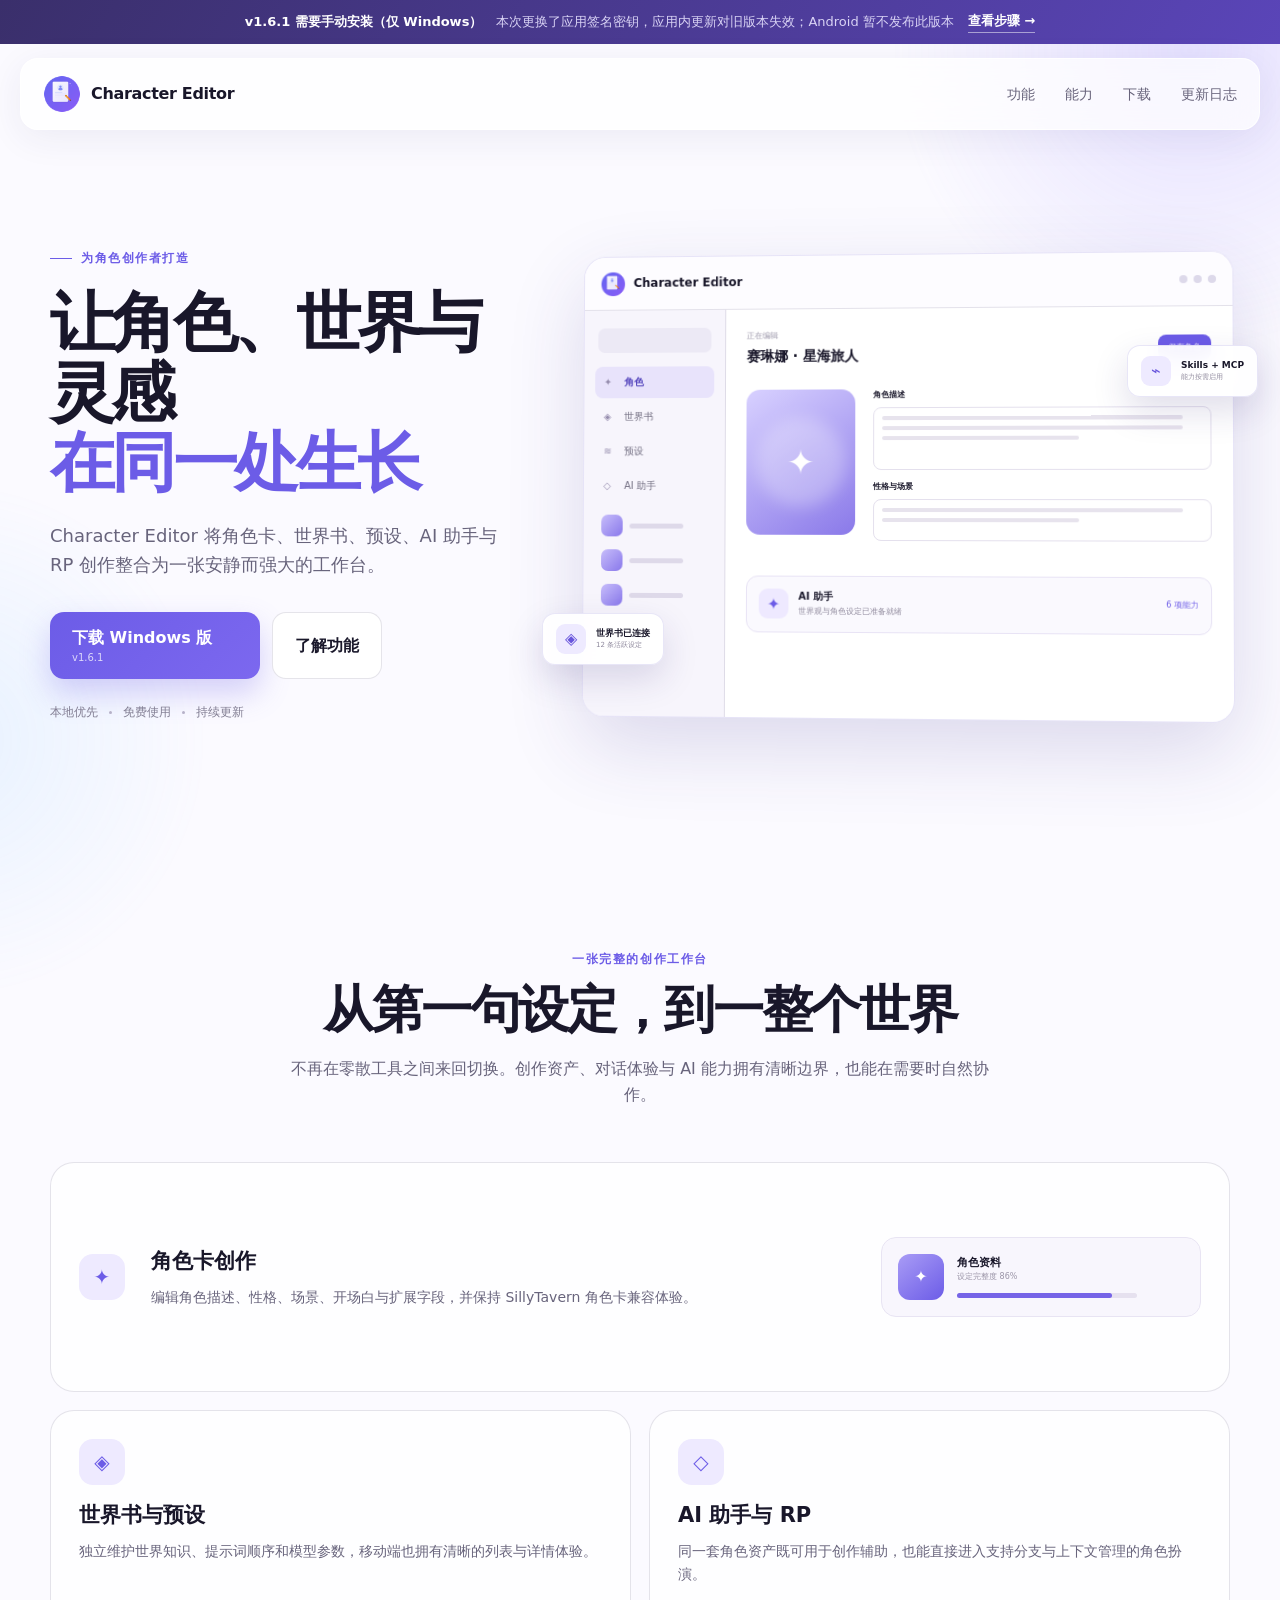
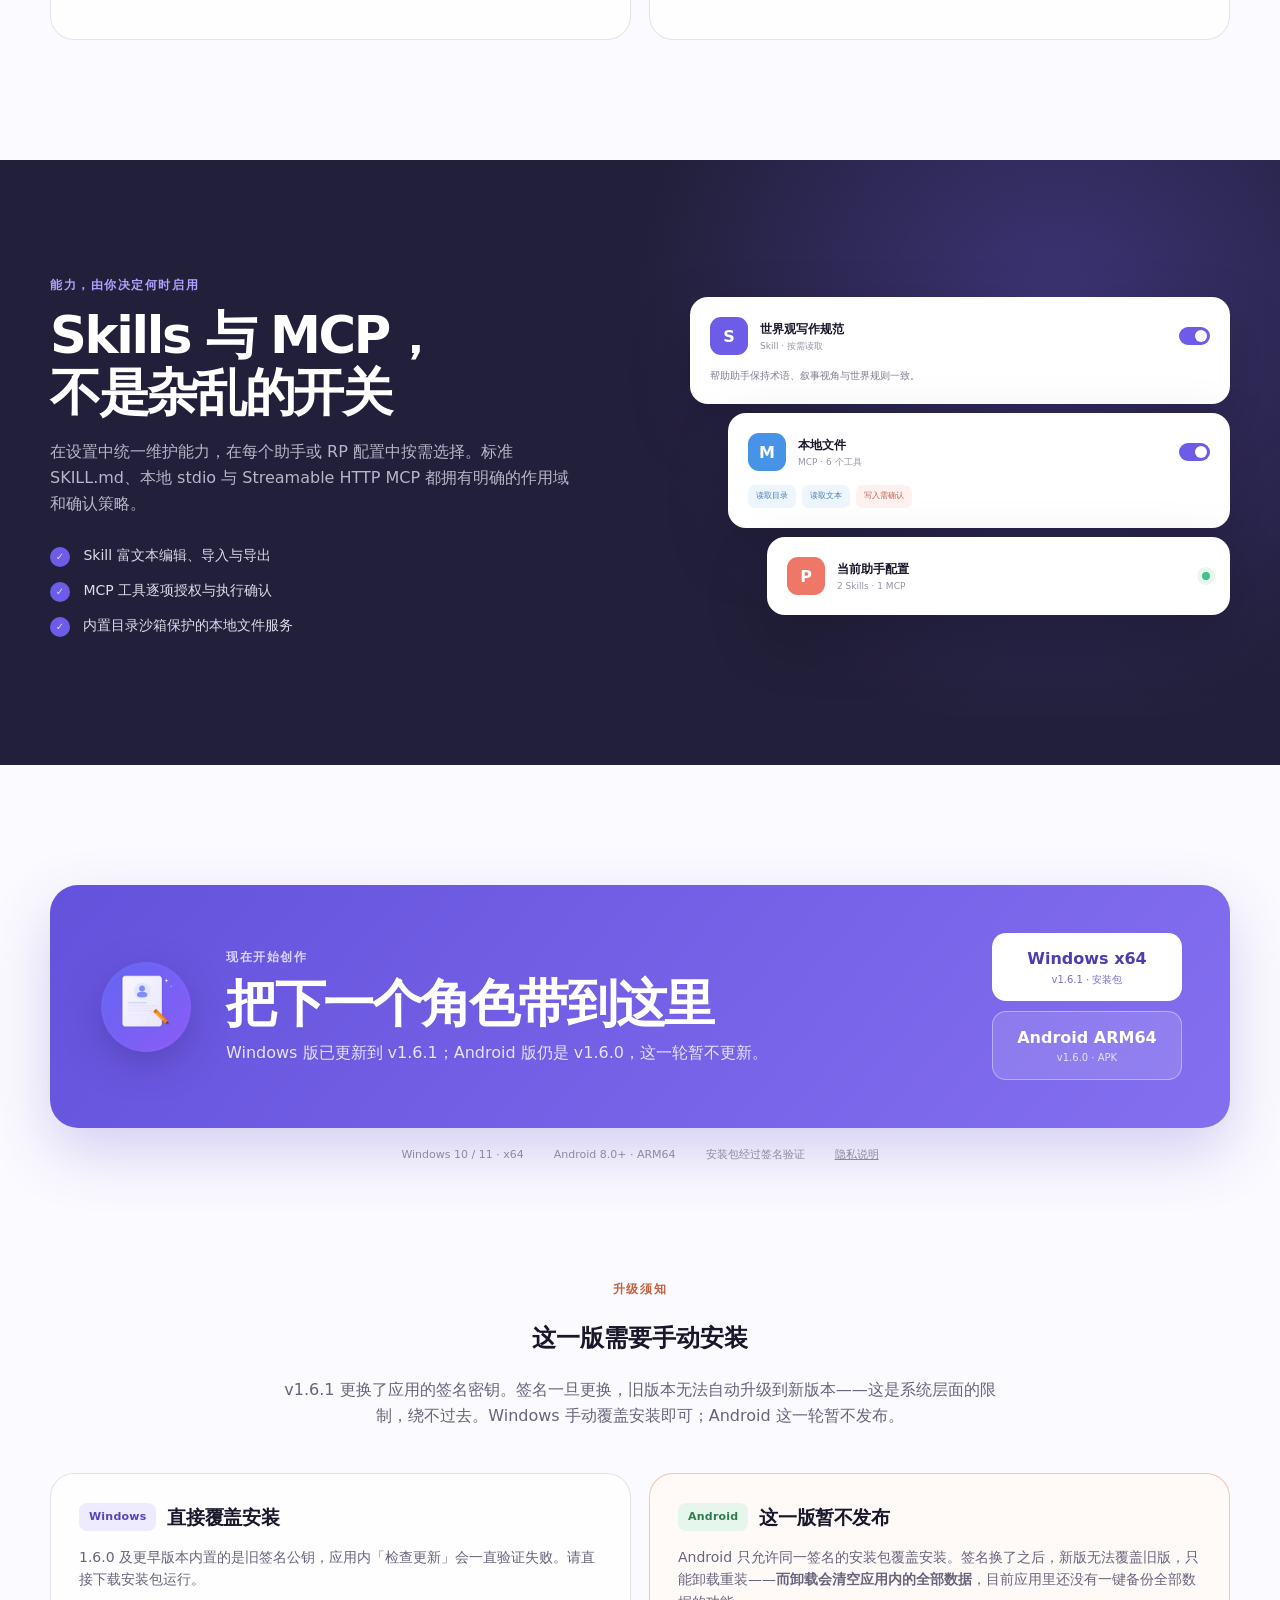
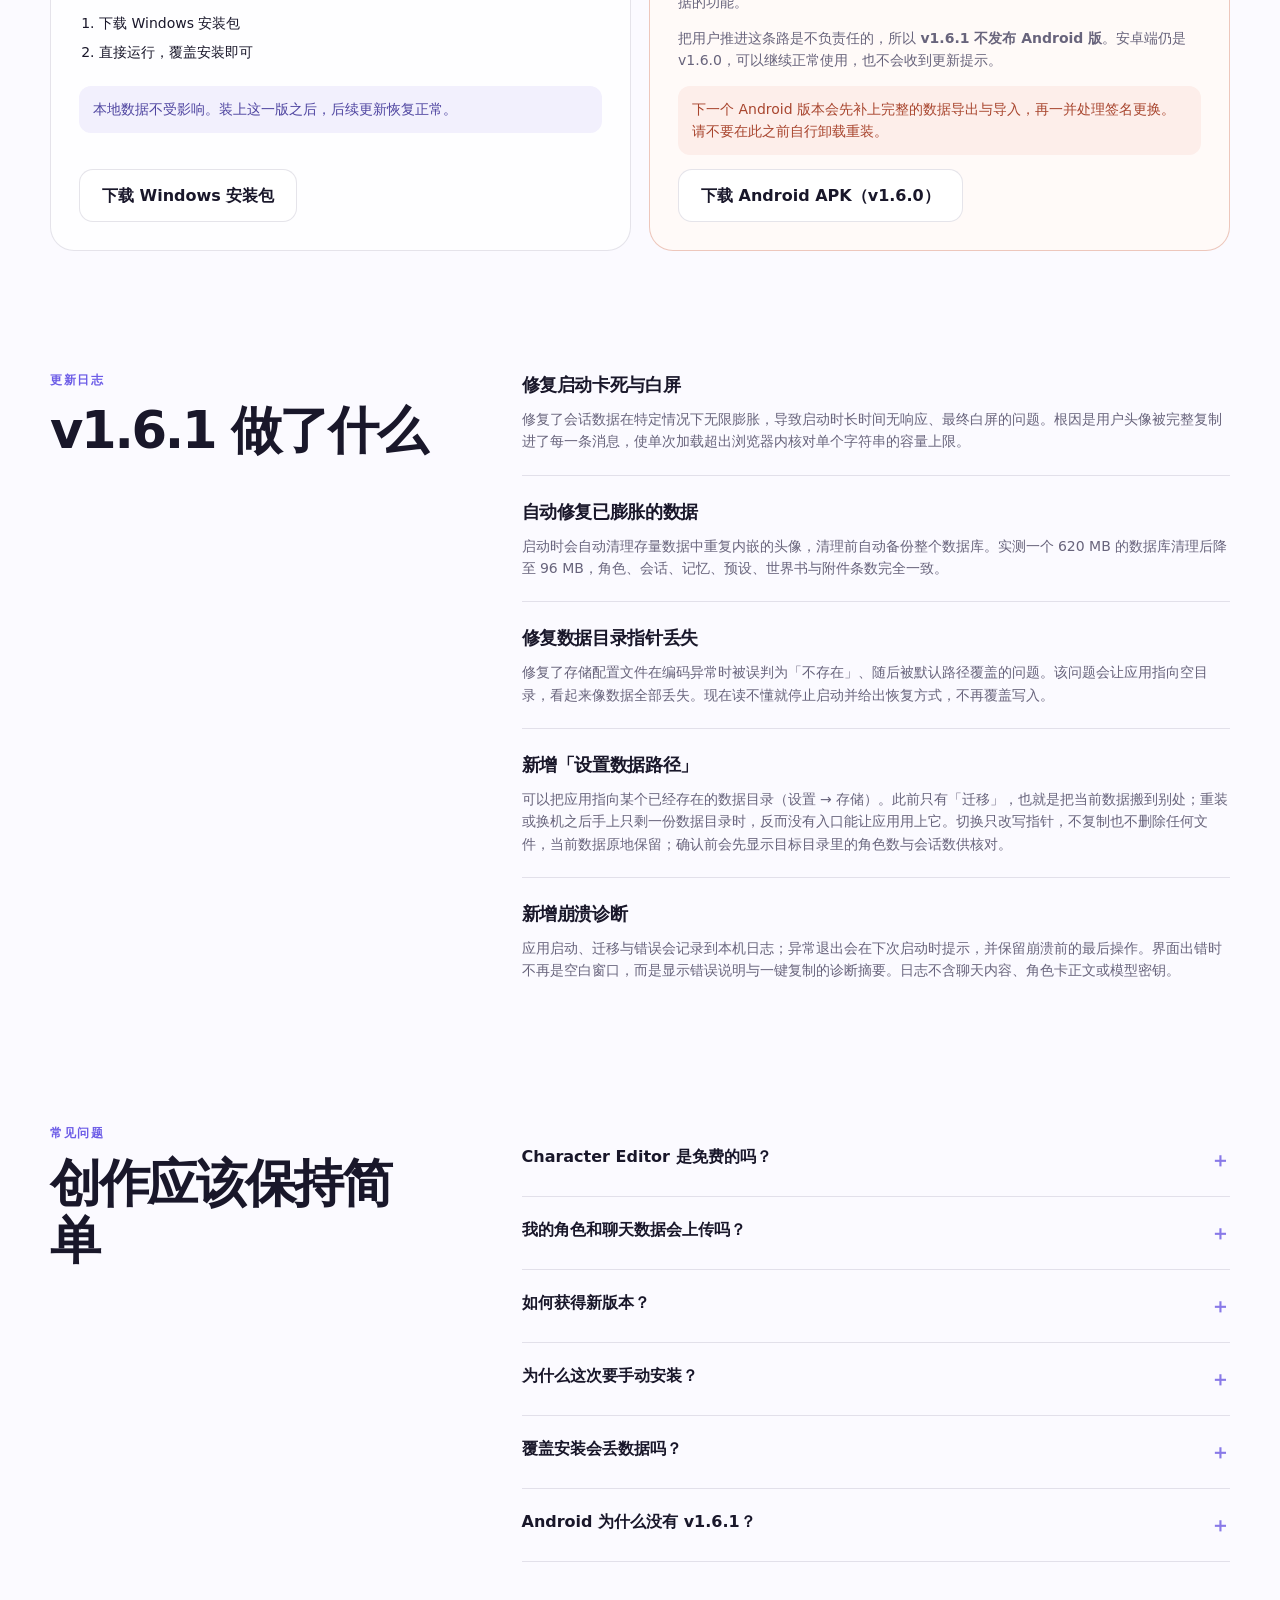
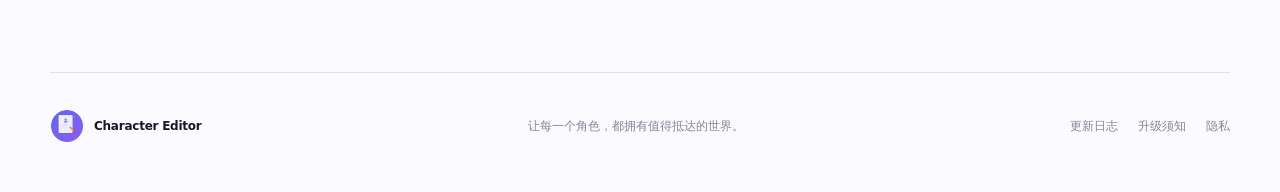
==== index.html @ 928b38e1 "fix: restore the warning style on the android upgrade note Co-Authored-By: Claude Opus 5 <noreply@an" ====
<!doctype html>
<html lang="zh-CN">
<head>
  <meta charset="utf-8">
  <meta name="viewport" content="width=device-width, initial-scale=1">
  <meta name="theme-color" content="#6d5dfc">
  <meta name="description" content="Character Editor 是一体化角色创作、世界构建与 AI 协作工作台。">
  <meta property="og:title" content="Character Editor">
  <meta property="og:description" content="角色创作、世界构建与 AI 协作，在同一张工作台完成。">
  <meta property="og:type" content="website">
  <meta property="og:image" content="https://torinaviolet.github.io/CharacterEditor-Releases/assets/og.png">
  <meta name="twitter:card" content="summary_large_image">
  <title>Character Editor — 角色创作工作台</title>
  <link rel="icon" type="image/png" href="assets/icon.png">
  <link rel="stylesheet" href="styles.css">
</head>
<body>
  <div class="ambient ambient-one"></div>
  <div class="ambient ambient-two"></div>

  <a class="upgrade-banner" href="#upgrade">
    <strong>v1.6.1 需要手动安装（仅 Windows）</strong>
    <span>本次更换了应用签名密钥，应用内更新对旧版本失效；Android 暂不发布此版本</span>
    <em>查看步骤 →</em>
  </a>

  <header class="site-header" aria-label="主导航">
    <a class="brand" href="#top" aria-label="Character Editor 首页">
      <img src="assets/icon.png" alt="" width="38" height="38">
      <span>Character Editor</span>
    </a>
    <nav>
      <a href="#features">功能</a>
      <a href="#capabilities">能力</a>
      <a href="#download">下载</a>
      <a href="#changelog">更新日志</a>
    </nav>
  </header>

  <main id="top">
    <section class="hero section-shell">
      <div class="hero-copy">
        <div class="eyebrow"><span></span> 为角色创作者打造</div>
        <h1>让角色、世界与灵感<br><em>在同一处生长</em></h1>
        <p class="hero-lead">Character Editor 将角色卡、世界书、预设、AI 助手与 RP 创作整合为一张安静而强大的工作台。</p>
        <div class="hero-actions">
          <a class="button button-primary" href="https://pub-574cb9a14cd54d07bf69c82e02931fa3.r2.dev/CharacterEditor-Windows-x64-setup.exe">
            <span>下载 Windows 版</span>
            <small>v1.6.1</small>
          </a>
          <a class="button button-secondary" href="#features">了解功能</a>
        </div>
        <div class="trust-row" aria-label="产品特性">
          <span>本地优先</span><i></i><span>免费使用</span><i></i><span>持续更新</span>
        </div>
      </div>

      <div class="app-stage" aria-label="Character Editor 界面示意">
        <div class="app-window">
          <div class="window-bar">
            <div class="window-brand"><img src="assets/icon.png" alt=""><span>Character Editor</span></div>
            <div class="window-actions"><b></b><b></b><b></b></div>
          </div>
          <div class="window-body">
            <aside class="mock-sidebar">
              <div class="mock-search"></div>
              <div class="mock-nav active"><span>✦</span> 角色</div>
              <div class="mock-nav"><span>◈</span> 世界书</div>
              <div class="mock-nav"><span>≋</span> 预设</div>
              <div class="mock-nav"><span>◇</span> AI 助手</div>
              <div class="mock-avatar-row"><div></div><p></p></div>
              <div class="mock-avatar-row"><div></div><p></p></div>
              <div class="mock-avatar-row"><div></div><p></p></div>
            </aside>
            <div class="mock-editor">
              <div class="editor-head"><div><small>正在编辑</small><strong>赛琳娜 · 星海旅人</strong></div><button>保存角色</button></div>
              <div class="editor-grid">
                <div class="portrait"><div class="portrait-glow"></div><span>✦</span></div>
                <div class="fields"><label>角色描述</label><div class="field tall"><p></p><p></p><p class="short"></p></div><label>性格与场景</label><div class="field"><p></p><p class="short"></p></div></div>
              </div>
              <div class="assistant-card"><div class="spark">✦</div><div><strong>AI 助手</strong><p>世界观与角色设定已准备就绪</p></div><span>6 项能力</span></div>
            </div>
          </div>
        </div>
        <div class="float-card float-left"><span>◈</span><div><b>世界书已连接</b><small>12 条活跃设定</small></div></div>
        <div class="float-card float-right"><span>⌁</span><div><b>Skills + MCP</b><small>能力按需启用</small></div></div>
      </div>
    </section>

    <section class="intro section-shell" id="features">
      <div class="section-kicker">一张完整的创作工作台</div>
      <h2>从第一句设定，到一整个世界</h2>
      <p class="section-copy">不再在零散工具之间来回切换。创作资产、对话体验与 AI 能力拥有清晰边界，也能在需要时自然协作。</p>
      <div class="feature-grid">
        <article class="feature feature-wide">
          <div class="feature-icon">✦</div>
          <div><h3>角色卡创作</h3><p>编辑角色描述、性格、场景、开场白与扩展字段，并保持 SillyTavern 角色卡兼容体验。</p></div>
          <div class="mini-character"><div class="mini-face">✦</div><div><b>角色资料</b><span>设定完整度 86%</span><i><em></em></i></div></div>
        </article>
        <article class="feature">
          <div class="feature-icon">◈</div><h3>世界书与预设</h3><p>独立维护世界知识、提示词顺序和模型参数，移动端也拥有清晰的列表与详情体验。</p>
        </article>
        <article class="feature">
          <div class="feature-icon">◇</div><h3>AI 助手与 RP</h3><p>同一套角色资产既可用于创作辅助，也能直接进入支持分支与上下文管理的角色扮演。</p>
        </article>
      </div>
    </section>

    <section class="capability-section" id="capabilities">
      <div class="section-shell capability-inner">
        <div>
          <div class="section-kicker light">能力，由你决定何时启用</div>
          <h2>Skills 与 MCP，<br>不是杂乱的开关</h2>
          <p>在设置中统一维护能力，在每个助手或 RP 配置中按需选择。标准 SKILL.md、本地 stdio 与 Streamable HTTP MCP 都拥有明确的作用域和确认策略。</p>
          <ul>
            <li><span>✓</span> Skill 富文本编辑、导入与导出</li>
            <li><span>✓</span> MCP 工具逐项授权与执行确认</li>
            <li><span>✓</span> 内置目录沙箱保护的本地文件服务</li>
          </ul>
        </div>
        <div class="capability-stack">
          <div class="cap-card"><div class="cap-top"><span class="cap-icon violet">S</span><div><b>世界观写作规范</b><small>Skill · 按需读取</small></div><i class="switch on"></i></div><p>帮助助手保持术语、叙事视角与世界规则一致。</p></div>
          <div class="cap-card shifted"><div class="cap-top"><span class="cap-icon blue">M</span><div><b>本地文件</b><small>MCP · 6 个工具</small></div><i class="switch on"></i></div><div class="tool-pills"><span>读取目录</span><span>读取文本</span><span class="confirm">写入需确认</span></div></div>
          <div class="cap-card shifted-more"><div class="cap-top"><span class="cap-icon coral">P</span><div><b>当前助手配置</b><small>2 Skills · 1 MCP</small></div><i class="status-dot"></i></div></div>
        </div>
      </div>
    </section>

    <section class="download section-shell" id="download">
      <div class="download-card">
        <img src="assets/icon.png" alt="Character Editor 图标" width="96" height="96">
        <div class="download-copy"><div class="section-kicker">现在开始创作</div><h2>把下一个角色带到这里</h2><p>Windows 版已更新到 v1.6.1；Android 版仍是 v1.6.0，这一轮暂不更新。</p></div>
        <div class="download-actions">
          <a class="button button-light" href="https://pub-574cb9a14cd54d07bf69c82e02931fa3.r2.dev/CharacterEditor-Windows-x64-setup.exe"><span>Windows x64</span><small>v1.6.1 · 安装包</small></a>
          <a class="button button-android" href="https://pub-574cb9a14cd54d07bf69c82e02931fa3.r2.dev/CharacterEditor-Android-arm64.apk"><span>Android ARM64</span><small>v1.6.0 · APK</small></a>
        </div>
      </div>
      <div class="download-meta"><span>Windows 10 / 11 · x64</span><span>Android 8.0+ · ARM64</span><span>安装包经过签名验证</span><a href="privacy.html">隐私说明</a></div>
    </section>

    <section class="upgrade section-shell" id="upgrade">
      <div class="section-kicker warn">升级须知</div>
      <h2>这一版需要手动安装</h2>
      <p class="section-copy upgrade-lead">v1.6.1 更换了应用的签名密钥。签名一旦更换，旧版本无法自动升级到新版本——这是系统层面的限制，绕不过去。Windows 手动覆盖安装即可；Android 这一轮暂不发布。</p>

      <div class="upgrade-grid">
        <article class="upgrade-card">
          <div class="upgrade-head"><span class="upgrade-badge win">Windows</span><b>直接覆盖安装</b></div>
          <p>1.6.0 及更早版本内置的是旧签名公钥，应用内「检查更新」会一直验证失败。请直接下载安装包运行。</p>
          <ol>
            <li>下载 Windows 安装包</li>
            <li>直接运行，覆盖安装即可</li>
          </ol>
          <p class="upgrade-note ok">本地数据不受影响。装上这一版之后，后续更新恢复正常。</p>
          <a class="button button-secondary" href="https://pub-574cb9a14cd54d07bf69c82e02931fa3.r2.dev/CharacterEditor-Windows-x64-setup.exe">下载 Windows 安装包</a>
        </article>

        <article class="upgrade-card danger">
          <div class="upgrade-head"><span class="upgrade-badge droid">Android</span><b>这一版暂不发布</b></div>
          <p>Android 只允许同一签名的安装包覆盖安装。签名换了之后，新版无法覆盖旧版，只能卸载重装——<strong>而卸载会清空应用内的全部数据</strong>，目前应用里还没有一键备份全部数据的功能。</p>
          <p>把用户推进这条路是不负责任的，所以 <strong>v1.6.1 不发布 Android 版</strong>。安卓端仍是 v1.6.0，可以继续正常使用，也不会收到更新提示。</p>
          <p class="upgrade-note danger">下一个 Android 版本会先补上完整的数据导出与导入，再一并处理签名更换。请不要在此之前自行卸载重装。</p>
          <a class="button button-secondary" href="https://pub-574cb9a14cd54d07bf69c82e02931fa3.r2.dev/CharacterEditor-Android-arm64.apk">下载 Android APK（v1.6.0）</a>
        </article>
      </div>
    </section>

    <section class="changelog section-shell" id="changelog">
      <div><div class="section-kicker">更新日志</div><h2>v1.6.1 做了什么</h2></div>
      <div class="changelog-list">
        <article>
          <h3>修复启动卡死与白屏</h3>
          <p>修复了会话数据在特定情况下无限膨胀，导致启动时长时间无响应、最终白屏的问题。根因是用户头像被完整复制进了每一条消息，使单次加载超出浏览器内核对单个字符串的容量上限。</p>
        </article>
        <article>
          <h3>自动修复已膨胀的数据</h3>
          <p>启动时会自动清理存量数据中重复内嵌的头像，清理前自动备份整个数据库。实测一个 620 MB 的数据库清理后降至 96 MB，角色、会话、记忆、预设、世界书与附件条数完全一致。</p>
        </article>
        <article>
          <h3>修复数据目录指针丢失</h3>
          <p>修复了存储配置文件在编码异常时被误判为「不存在」、随后被默认路径覆盖的问题。该问题会让应用指向空目录，看起来像数据全部丢失。现在读不懂就停止启动并给出恢复方式，不再覆盖写入。</p>
        </article>
        <article>
          <h3>新增「设置数据路径」</h3>
          <p>可以把应用指向某个已经存在的数据目录（设置 → 存储）。此前只有「迁移」，也就是把当前数据搬到别处；重装或换机之后手上只剩一份数据目录时，反而没有入口能让应用用上它。切换只改写指针，不复制也不删除任何文件，当前数据原地保留；确认前会先显示目标目录里的角色数与会话数供核对。</p>
        </article>
        <article>
          <h3>新增崩溃诊断</h3>
          <p>应用启动、迁移与错误会记录到本机日志；异常退出会在下次启动时提示，并保留崩溃前的最后操作。界面出错时不再是空白窗口，而是显示错误说明与一键复制的诊断摘要。日志不含聊天内容、角色卡正文或模型密钥。</p>
        </article>
      </div>
    </section>

    <section class="faq section-shell">
      <div><div class="section-kicker">常见问题</div><h2>创作应该保持简单</h2></div>
      <div class="faq-list">
        <details><summary>Character Editor 是免费的吗？<span>＋</span></summary><p>是。公开发行仓库提供可直接下载的桌面安装包，当前不收取费用。</p></details>
        <details><summary>我的角色和聊天数据会上传吗？<span>＋</span></summary><p>角色、世界书、预设和会话默认保存在本机。只有在你主动配置 AI 服务或 MCP 服务时，相关请求才会发送到对应服务。</p></details>
        <details><summary>如何获得新版本？<span>＋</span></summary><p>正常情况下可以在应用设置里检查更新，也可以随时回到本页面手动下载。<strong>但 v1.6.1 是例外</strong>：这一版更换了签名密钥，旧版本无法自动升级，Windows 必须按<a href="#upgrade">升级须知</a>手动安装一次。装上 1.6.1 之后，后续版本恢复自动更新。</p></details>
        <details><summary>为什么这次要手动安装？<span>＋</span></summary><p>应用的更新包由一把私钥签名，安装后的版本用配套的公钥验证它。这一版更换了这对密钥，于是旧版本手里的公钥验不过新包，Android 系统也拒绝让签名不同的包覆盖安装。这是系统层面的安全机制，只能手动装一次。</p></details>
        <details><summary>覆盖安装会丢数据吗？<span>＋</span></summary><p>Windows 不会。数据保存在安装目录之外，覆盖安装不会碰它，新版本启动后继续使用同一份数据。如果你把数据放在了自定义位置而新版本没有认出来，可以在应用的设置 → 存储里用「设置数据路径」重新指向它——这个操作只改指针，不会复制或删除任何文件。</p></details>
        <details><summary>Android 为什么没有 v1.6.1？<span>＋</span></summary><p>因为签名换了之后新版无法覆盖安装，只能卸载重装，<strong>而卸载会清空应用内的全部数据</strong>，目前还没有一键备份全部数据的功能。与其让你冒这个险，不如先不发。安卓端停留在 v1.6.0，可以继续正常使用，也不会收到更新提示；等数据导出与导入补齐后再一并更新。</p></details>
      </div>
    </section>
  </main>

  <footer class="section-shell">
    <a class="brand" href="#top"><img src="assets/icon.png" alt="" width="34" height="34"><span>Character Editor</span></a>
    <p>让每一个角色，都拥有值得抵达的世界。</p>
    <div><a href="#changelog">更新日志</a><a href="#upgrade">升级须知</a><a href="privacy.html">隐私</a></div>
  </footer>
</body>
</html>
---- styles.css ----
:root{--ink:#19172a;--muted:#68647c;--violet:#6c5ce7;--violet-2:#8c7cf7;--line:rgba(45,39,82,.12);--paper:#fbfaff;--shadow:0 28px 80px rgba(55,43,135,.16)}
*{box-sizing:border-box}html{scroll-behavior:smooth}body{margin:0;background:var(--paper);color:var(--ink);font-family:"Segoe UI","PingFang SC","Microsoft YaHei",system-ui,sans-serif;line-height:1.6;overflow-x:hidden}a{color:inherit;text-decoration:none}.section-shell{width:min(1180px,calc(100% - 40px));margin-inline:auto}.ambient{position:absolute;border-radius:999px;filter:blur(2px);pointer-events:none;z-index:-1}.ambient-one{width:620px;height:620px;right:-220px;top:-260px;background:radial-gradient(circle,rgba(133,111,255,.18),rgba(133,111,255,0) 68%)}.ambient-two{width:520px;height:520px;left:-310px;top:480px;background:radial-gradient(circle,rgba(95,188,255,.12),rgba(95,188,255,0) 70%)}
.site-header{width:min(1240px,calc(100% - 32px));height:72px;margin:14px auto 0;padding:0 22px;display:flex;align-items:center;justify-content:space-between;border:1px solid rgba(255,255,255,.8);background:rgba(255,255,255,.72);backdrop-filter:blur(18px);border-radius:18px;position:sticky;top:14px;z-index:20;box-shadow:0 8px 36px rgba(48,36,105,.07)}.brand{display:flex;align-items:center;gap:10px;font-weight:750;letter-spacing:-.02em}.brand img{border-radius:11px}.site-header nav{display:flex;gap:30px;font-size:14px;color:var(--muted)}.site-header nav a:hover{color:var(--violet)}
.hero{min-height:720px;display:grid;grid-template-columns:.84fr 1.16fr;align-items:center;gap:56px;padding:82px 0 90px}.eyebrow,.section-kicker{font-size:12px;font-weight:750;letter-spacing:.13em;text-transform:uppercase;color:var(--violet)}.eyebrow{display:flex;align-items:center;gap:9px}.eyebrow span{width:22px;height:1px;background:var(--violet)}h1{font-size:clamp(48px,5.1vw,72px);line-height:1.07;letter-spacing:-.055em;margin:20px 0 24px;font-weight:780}h1 em{font-style:normal;color:var(--violet)}.hero-lead{font-size:18px;color:var(--muted);max-width:570px;margin:0 0 32px}.hero-actions{display:flex;gap:12px;align-items:stretch}.button{display:inline-flex;align-items:center;justify-content:center;border-radius:14px;padding:13px 22px;font-weight:700;transition:.2s ease}.button:hover{transform:translateY(-2px)}.button-primary{background:linear-gradient(135deg,var(--violet),#7c68ef);color:#fff;box-shadow:0 14px 30px rgba(108,92,231,.28);flex-direction:column;align-items:flex-start;min-width:210px}.button small{font-size:10px;font-weight:500;opacity:.75}.button-secondary{border:1px solid var(--line);background:#fff}.trust-row{display:flex;align-items:center;gap:11px;margin-top:24px;color:#817d92;font-size:12px}.trust-row i{width:3px;height:3px;border-radius:50%;background:#b6b1c8}
.app-stage{position:relative;perspective:1200px}.app-window{background:#fff;border:1px solid rgba(102,85,204,.16);border-radius:22px;box-shadow:var(--shadow);overflow:hidden;transform:rotateY(-3deg) rotateX(1deg)}.window-bar{height:54px;padding:0 16px;display:flex;align-items:center;justify-content:space-between;border-bottom:1px solid var(--line);background:#fdfcff}.window-brand{display:flex;align-items:center;gap:8px;font-size:12px;font-weight:700}.window-brand img{width:26px;height:26px}.window-actions{display:flex;gap:6px}.window-actions b{width:8px;height:8px;border-radius:50%;background:#ddd9ea}.window-body{display:grid;grid-template-columns:145px 1fr;min-height:410px}.mock-sidebar{padding:18px 11px;background:#f7f5fc;border-right:1px solid var(--line)}.mock-search{height:25px;border-radius:7px;background:#ece9f5;margin:0 3px 14px}.mock-nav{padding:8px 9px;margin:3px 0;border-radius:8px;font-size:10px;color:#716d80}.mock-nav span{display:inline-block;width:18px;color:#958cad}.mock-nav.active{background:#e8e3fb;color:#5546bd;font-weight:700}.mock-avatar-row{display:flex;align-items:center;gap:7px;margin:13px 7px}.mock-avatar-row div{width:22px;height:22px;border-radius:7px;background:linear-gradient(135deg,#c7bdfa,#8978eb)}.mock-avatar-row p{width:55px;height:5px;border-radius:9px;background:#ded9e9;margin:0}.mock-editor{padding:21px}.editor-head{display:flex;align-items:center;justify-content:space-between}.editor-head small{display:block;color:#9a95a8;font-size:8px}.editor-head strong{font-size:14px}.editor-head button{border:0;background:#6c5ce7;color:#fff;border-radius:8px;padding:7px 10px;font-size:8px}.editor-grid{display:grid;grid-template-columns:110px 1fr;gap:18px;margin-top:22px}.portrait{height:146px;border-radius:14px;background:linear-gradient(145deg,#d8d1ff,#8a79e9);display:grid;place-items:center;position:relative;overflow:hidden}.portrait-glow{position:absolute;width:90px;height:90px;border-radius:50%;background:rgba(255,255,255,.27);filter:blur(8px)}.portrait span{font-size:34px;color:white;position:relative}.fields label{display:block;font-size:8px;font-weight:700;margin:0 0 5px}.field{height:42px;border:1px solid #e4e0ed;border-radius:8px;padding:8px;margin-bottom:11px}.field.tall{height:63px}.field p{height:4px;width:94%;background:#e7e3ed;border-radius:5px;margin:0 0 6px}.field p.short{width:62%}.assistant-card{margin-top:24px;padding:12px;display:flex;align-items:center;gap:10px;border:1px solid #e8e3f5;background:#faf9fe;border-radius:12px}.spark{width:30px;height:30px;display:grid;place-items:center;border-radius:9px;background:#eee9ff;color:#6c5ce7}.assistant-card strong{display:block;font-size:10px}.assistant-card p{font-size:8px;color:#908a9d;margin:1px 0}.assistant-card>span{margin-left:auto;font-size:8px;color:#6c5ce7}.float-card{position:absolute;background:rgba(255,255,255,.92);backdrop-filter:blur(12px);border:1px solid rgba(103,86,201,.15);box-shadow:0 14px 35px rgba(47,35,117,.15);border-radius:13px;padding:10px 13px;display:flex;align-items:center;gap:10px}.float-card>span{width:30px;height:30px;border-radius:9px;display:grid;place-items:center;background:#eeeaff;color:#6855dc}.float-card b,.float-card small{display:block}.float-card b{font-size:9px}.float-card small{font-size:7px;color:#8f899d}.float-left{left:-36px;bottom:54px}.float-right{right:-28px;top:92px}
.intro{padding:100px 0 120px;text-align:center}.intro h2,.capability-section h2,.download h2,.faq h2{font-size:clamp(34px,4vw,52px);letter-spacing:-.045em;line-height:1.12;margin:12px 0 18px}.section-copy{max-width:720px;margin:0 auto;color:var(--muted)}.feature-grid{display:grid;grid-template-columns:1fr 1fr;gap:18px;margin-top:54px;text-align:left}.feature{border:1px solid var(--line);border-radius:24px;background:rgba(255,255,255,.72);padding:28px;min-height:230px;position:relative;overflow:hidden}.feature-wide{grid-column:1/-1;display:grid;grid-template-columns:52px 1fr 320px;align-items:center;gap:20px}.feature-icon{width:46px;height:46px;border-radius:14px;background:#eeeaff;color:#6c5ce7;display:grid;place-items:center;font-size:20px}.feature h3{font-size:21px;margin:14px 0 8px}.feature-wide h3{margin:0 0 8px}.feature p{color:var(--muted);font-size:14px;margin:0}.mini-character{display:flex;gap:13px;padding:16px;background:#f8f6fd;border:1px solid #e8e4f3;border-radius:15px}.mini-face{width:46px;height:46px;display:grid;place-items:center;color:#fff;border-radius:12px;background:linear-gradient(140deg,#a99cf6,#6c5ce7)}.mini-character b,.mini-character span{display:block}.mini-character b{font-size:11px}.mini-character span{font-size:8px;color:#9993a6}.mini-character i{display:block;width:180px;height:5px;background:#e6e1ef;border-radius:8px;margin-top:9px}.mini-character em{display:block;width:86%;height:100%;background:#7664e7;border-radius:inherit}
.capability-section{background:#221f3a;color:#fff;position:relative;overflow:hidden}.capability-section:after{content:"";position:absolute;inset:-40% -20% auto 45%;height:800px;background:radial-gradient(circle,rgba(111,91,231,.35),transparent 68%)}.capability-inner{padding:116px 0;display:grid;grid-template-columns:1fr 1fr;gap:100px;align-items:center;position:relative;z-index:1}.section-kicker.light{color:#aea2ff}.capability-inner>div>p{color:#b9b5c8;max-width:530px}.capability-inner ul{list-style:none;padding:0;margin:28px 0 0}.capability-inner li{margin:12px 0;color:#dedbea;font-size:14px}.capability-inner li span{display:inline-grid;place-items:center;width:20px;height:20px;background:#6c5ce7;border-radius:50%;margin-right:9px;font-size:10px}.capability-stack{position:relative;min-height:330px}.cap-card{position:absolute;inset:0 0 auto 0;background:#fff;color:var(--ink);border-radius:18px;padding:19px;box-shadow:0 24px 60px rgba(0,0,0,.22);border:1px solid rgba(255,255,255,.15)}.cap-card.shifted{top:116px;left:38px}.cap-card.shifted-more{top:240px;left:77px}.cap-top{display:flex;align-items:center;gap:12px}.cap-icon{width:38px;height:38px;border-radius:11px;display:grid;place-items:center;color:#fff;font-weight:800}.cap-icon.violet{background:#6c5ce7}.cap-icon.blue{background:#4793e8}.cap-icon.coral{background:#ef7768}.cap-top b,.cap-top small{display:block}.cap-top b{font-size:12px}.cap-top small{font-size:9px;color:#9892a5}.switch{margin-left:auto;width:31px;height:18px;border-radius:12px;background:#ddd;position:relative}.switch:after{content:"";position:absolute;width:12px;height:12px;border-radius:50%;background:#fff;top:3px;left:3px}.switch.on{background:#6c5ce7}.switch.on:after{left:16px}.cap-card p{font-size:10px;color:#817b8e;margin:13px 0 0}.tool-pills{display:flex;gap:6px;margin-top:14px}.tool-pills span{font-size:8px;padding:5px 8px;background:#edf5fd;color:#477db6;border-radius:7px}.tool-pills span.confirm{background:#fff1ef;color:#bf6156}.status-dot{margin-left:auto;width:8px;height:8px;border-radius:50%;background:#43c28a;box-shadow:0 0 0 5px rgba(67,194,138,.12)}
.download{padding:120px 0 80px}.download-card{padding:48px;display:grid;grid-template-columns:100px 1fr auto;align-items:center;gap:28px;border-radius:28px;color:#fff;background:linear-gradient(130deg,#6452dc,#846ff0);box-shadow:0 24px 60px rgba(91,71,201,.24)}.download-card img{filter:drop-shadow(0 12px 18px rgba(31,21,91,.25))}.download-card .section-kicker{color:#d9d3ff}.download-card h2{margin:8px 0}.download-card p{color:#e6e2ff;margin:0}.button-light{background:#fff;color:#4d3cb2;flex-direction:column;min-width:180px}.download-meta{display:flex;justify-content:center;gap:30px;margin-top:18px;color:#8e899c;font-size:11px}.download-meta a{text-decoration:underline}.faq{padding:80px 0 110px;display:grid;grid-template-columns:.7fr 1.3fr;gap:90px}.faq-list details{border-bottom:1px solid var(--line);padding:20px 0}.faq-list summary{cursor:pointer;list-style:none;display:flex;justify-content:space-between;font-weight:700}.faq-list summary::-webkit-details-marker{display:none}.faq-list summary span{color:#8879e8;font-size:20px}.faq-list details[open] summary span{transform:rotate(45deg)}.faq-list p{color:var(--muted);font-size:14px;margin:12px 36px 0 0}footer{border-top:1px solid var(--line);padding:32px 0 44px;display:flex;align-items:center;justify-content:space-between;color:#8a8598;font-size:12px}footer .brand{color:var(--ink)}footer div{display:flex;gap:20px}
@media(max-width:900px){.site-header nav{display:none}.hero{grid-template-columns:1fr;padding-top:60px}.hero-copy{text-align:center}.eyebrow,.hero-actions,.trust-row{justify-content:center}.hero-lead{margin-inline:auto}.app-stage{width:min(680px,92%);margin:0 auto}.feature-wide{grid-template-columns:52px 1fr}.mini-character{display:none}.capability-inner{grid-template-columns:1fr;gap:60px}.download-card{grid-template-columns:80px 1fr}.download-card>a{grid-column:1/-1}.faq{grid-template-columns:1fr;gap:26px}}
@media(max-width:620px){.section-shell{width:min(100% - 28px,1180px)}.site-header{height:62px}.hero{min-height:auto;padding:58px 0 76px;gap:48px}h1{font-size:44px}.hero-lead{font-size:16px}.hero-actions{flex-direction:column}.button-primary{align-items:center}.app-window{transform:none}.window-body{grid-template-columns:94px 1fr;min-height:310px}.mock-sidebar{padding:12px 6px}.mock-nav{font-size:0}.mock-nav span{font-size:11px}.mock-avatar-row{display:none}.mock-editor{padding:14px}.editor-grid{grid-template-columns:72px 1fr;gap:10px}.portrait{height:108px}.float-card{display:none}.intro{padding:78px 0}.feature-grid{grid-template-columns:1fr}.feature-wide{grid-template-columns:1fr}.feature-wide .feature-icon{margin-bottom:2px}.capability-inner{padding:84px 0}.capability-stack{transform:scale(.9);transform-origin:top left;width:111%}.download{padding:82px 0 55px}.download-card{padding:30px 24px;display:block;text-align:center}.download-card img{width:76px;height:76px}.download-card .button{margin-top:24px}.download-meta{flex-direction:column;gap:4px;text-align:center}.faq{padding:60px 0 80px}footer{flex-direction:column;gap:15px;text-align:center}}
.download-actions{display:grid;gap:10px}.button-android{background:rgba(255,255,255,.13);border:1px solid rgba(255,255,255,.38);color:#fff;flex-direction:column;min-width:190px}.download-meta{flex-wrap:wrap;gap:10px 30px}
@media(max-width:900px){.download-actions{grid-column:1/-1;grid-template-columns:1fr 1fr}}
@media(max-width:620px){.download-actions{display:grid;grid-template-columns:1fr;margin-top:24px}.download-card .download-actions .button{margin-top:0}}
/* 顶栏是 sticky，锚点跳转后标题会被压在它下面，留出让位高度。 */
#features,#capabilities,#download,#upgrade,#changelog{scroll-margin-top:104px}
@media(max-width:620px){#features,#capabilities,#download,#upgrade,#changelog{scroll-margin-top:88px}}
.upgrade-banner{display:flex;align-items:center;justify-content:center;flex-wrap:wrap;gap:6px 14px;padding:11px 20px;background:linear-gradient(120deg,#3a2f6b,#5a45b8);color:#fff;font-size:13px;text-align:center}.upgrade-banner strong{font-weight:750}.upgrade-banner span{color:#d9d3f5}.upgrade-banner em{font-style:normal;font-weight:700;color:#fff;border-bottom:1px solid rgba(255,255,255,.5)}.upgrade-banner:hover em{border-bottom-color:#fff}
.section-kicker.warn{color:#c2603f}.upgrade{padding:36px 0 24px;text-align:center}.upgrade-lead{margin-bottom:44px}.upgrade-grid{display:grid;grid-template-columns:1fr 1fr;gap:18px;text-align:left}.upgrade-card{border:1px solid var(--line);border-radius:24px;background:rgba(255,255,255,.78);padding:28px;display:flex;flex-direction:column}.upgrade-card.danger{border-color:rgba(200,90,60,.32);background:rgba(255,250,248,.9)}.upgrade-head{display:flex;align-items:center;gap:11px;margin-bottom:14px}.upgrade-head b{font-size:19px;letter-spacing:-.02em}.upgrade-badge{font-size:11px;font-weight:750;padding:5px 10px;border-radius:8px;letter-spacing:.02em}.upgrade-badge.win{background:#eeeaff;color:#5546bd}.upgrade-badge.droid{background:#e6f6ec;color:#2f7d4f}.upgrade-card>p{color:var(--muted);font-size:14px;margin:0 0 14px}.upgrade-card ol{margin:0 0 16px;padding-left:20px;color:var(--ink);font-size:14px}.upgrade-card ol li{margin:7px 0}.upgrade-note{font-size:13px;border-radius:12px;padding:12px 14px;margin:0 0 18px}.upgrade-note.ok{background:#f2f0fd;color:#4f45a0}.upgrade-note.danger{background:#fdeeea;color:#a8452e}.upgrade-card .button{align-self:flex-start;margin-top:auto}
.changelog{padding:96px 0 40px;display:grid;grid-template-columns:.7fr 1.3fr;gap:90px}.changelog h2{font-size:clamp(34px,4vw,52px);letter-spacing:-.045em;line-height:1.12;margin:12px 0 0}.changelog-list article{border-bottom:1px solid var(--line);padding:0 0 22px;margin-bottom:22px}.changelog-list article:last-child{border-bottom:0;margin-bottom:0}.changelog-list h3{font-size:18px;margin:0 0 8px;letter-spacing:-.02em}.changelog-list p{color:var(--muted);font-size:14px;margin:0}
.faq-list p a{color:var(--violet);text-decoration:underline}
@media(max-width:900px){.upgrade-grid{grid-template-columns:1fr}.changelog{grid-template-columns:1fr;gap:26px;padding-top:72px}}
@media(max-width:620px){.upgrade-banner{font-size:12px;padding:10px 16px}.upgrade{padding-top:20px}.upgrade-card{padding:22px}.changelog{padding:60px 0 30px}}
@media(prefers-reduced-motion:reduce){html{scroll-behavior:auto}.button{transition:none}}
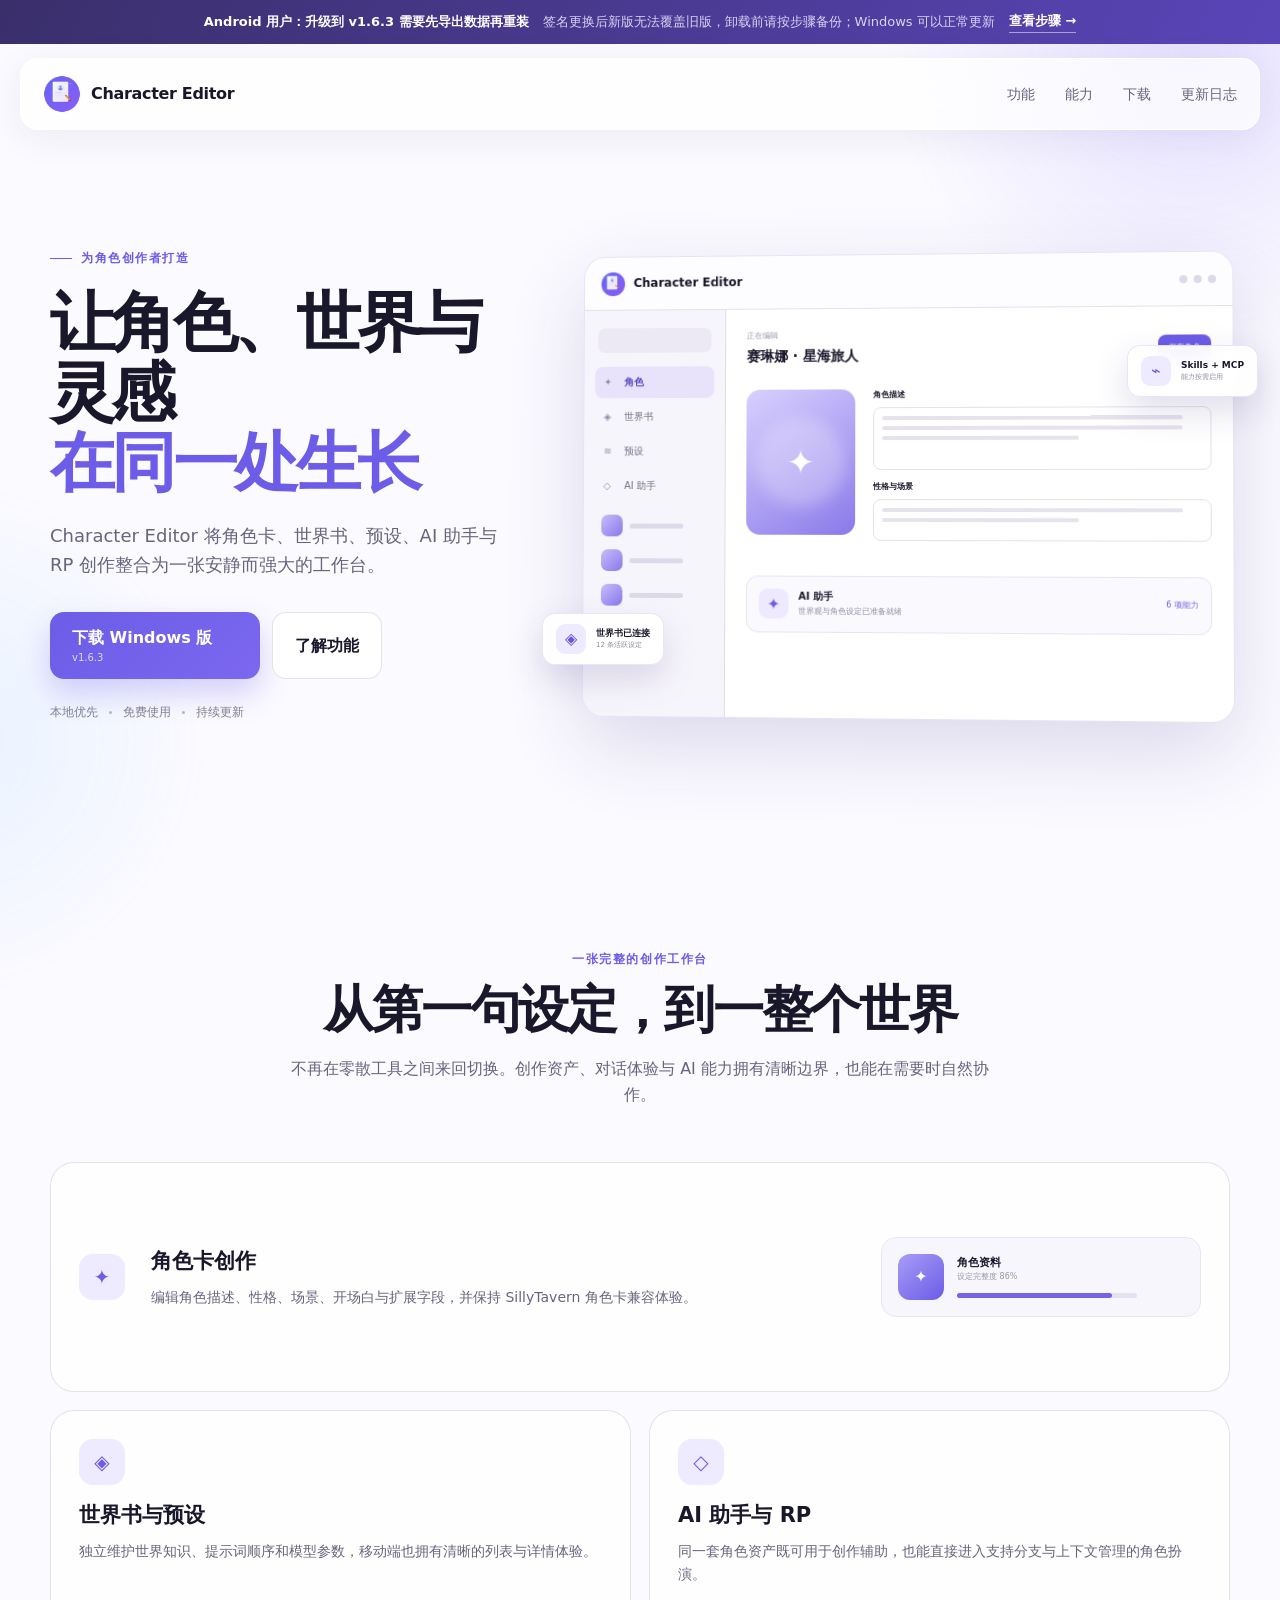
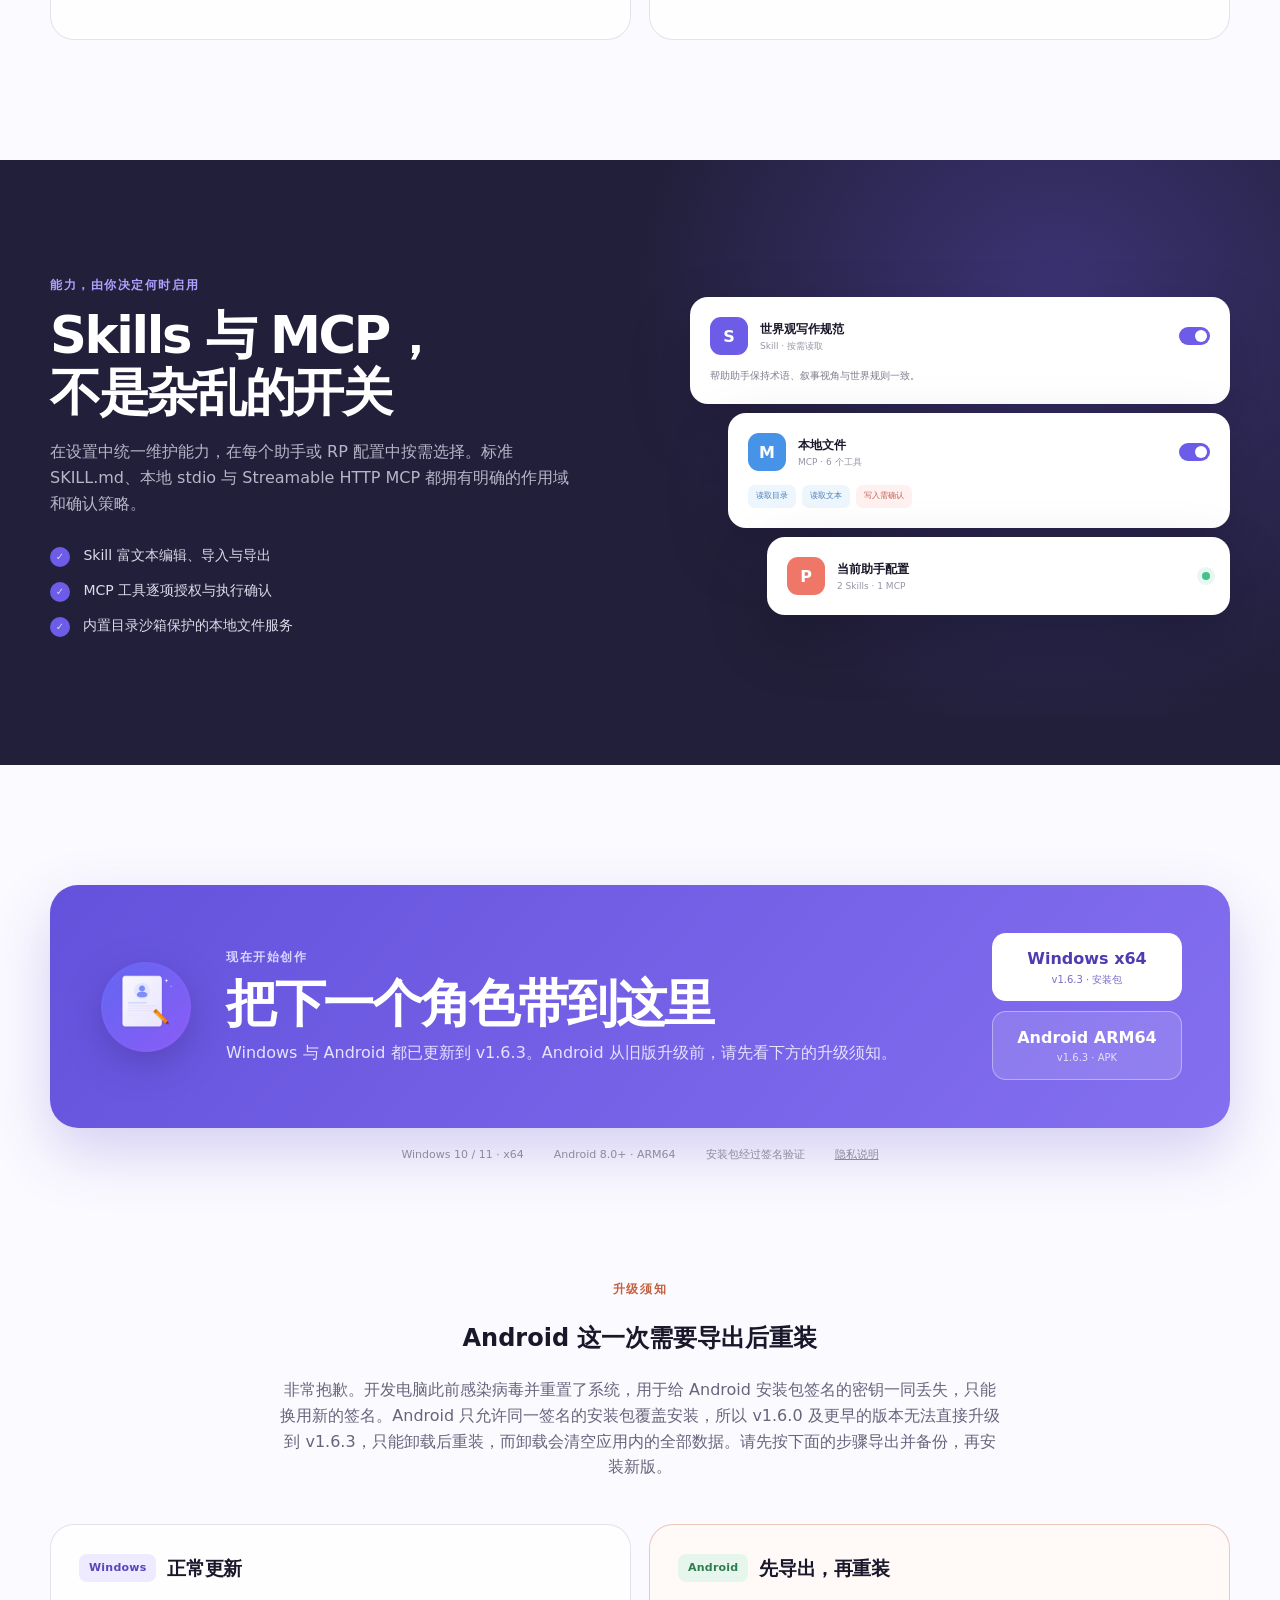
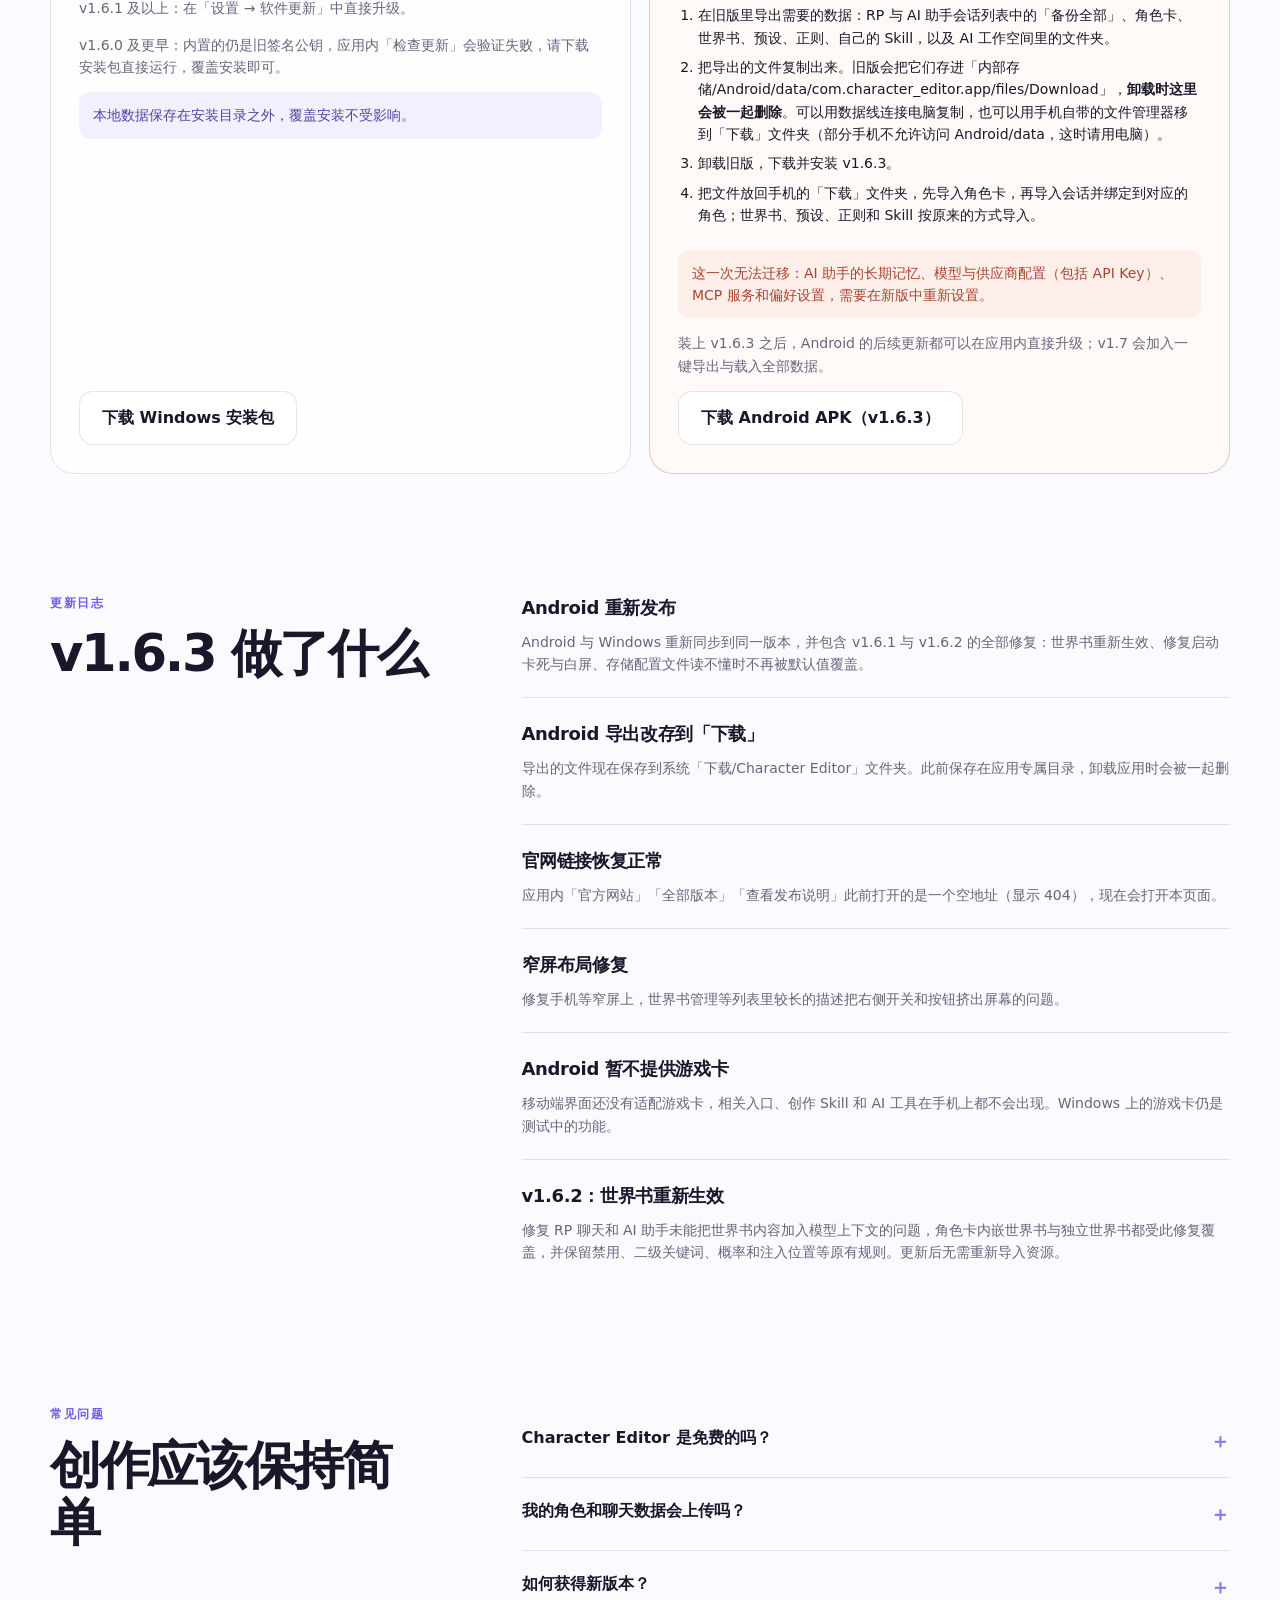
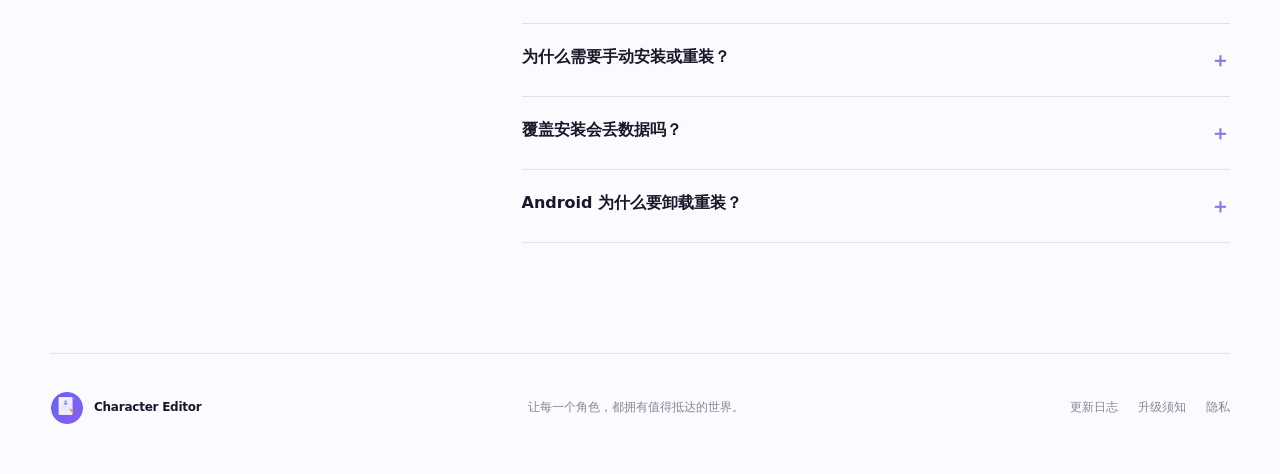
==== commit 0d1cc898: "docs: announce v1.6.3 and the android migration steps - bump the Windows and Android download labels" ====
--- a/index.html
+++ b/index.html
@@ -19,8 +19,8 @@
   <div class="ambient ambient-two"></div>
 
   <a class="upgrade-banner" href="#upgrade">
-    <strong>v1.6.1 需要手动安装（仅 Windows）</strong>
-    <span>本次更换了应用签名密钥，应用内更新对旧版本失效；Android 暂不发布此版本</span>
+    <strong>Android 用户：升级到 v1.6.3 需要先导出数据再重装</strong>
+    <span>签名更换后新版无法覆盖旧版，卸载前请按步骤备份；Windows 可以正常更新</span>
     <em>查看步骤 →</em>
   </a>
 
@@ -46,7 +46,7 @@
         <div class="hero-actions">
           <a class="button button-primary" href="https://pub-574cb9a14cd54d07bf69c82e02931fa3.r2.dev/CharacterEditor-Windows-x64-setup.exe">
             <span>下载 Windows 版</span>
-            <small>v1.6.1</small>
+            <small>v1.6.3</small>
           </a>
           <a class="button button-secondary" href="#features">了解功能</a>
         </div>
@@ -129,10 +129,10 @@
     <section class="download section-shell" id="download">
       <div class="download-card">
         <img src="assets/icon.png" alt="Character Editor 图标" width="96" height="96">
-        <div class="download-copy"><div class="section-kicker">现在开始创作</div><h2>把下一个角色带到这里</h2><p>Windows 版已更新到 v1.6.1；Android 版仍是 v1.6.0，这一轮暂不更新。</p></div>
+        <div class="download-copy"><div class="section-kicker">现在开始创作</div><h2>把下一个角色带到这里</h2><p>Windows 与 Android 都已更新到 v1.6.3。Android 从旧版升级前，请先看下方的升级须知。</p></div>
         <div class="download-actions">
-          <a class="button button-light" href="https://pub-574cb9a14cd54d07bf69c82e02931fa3.r2.dev/CharacterEditor-Windows-x64-setup.exe"><span>Windows x64</span><small>v1.6.1 · 安装包</small></a>
-          <a class="button button-android" href="https://pub-574cb9a14cd54d07bf69c82e02931fa3.r2.dev/CharacterEditor-Android-arm64.apk"><span>Android ARM64</span><small>v1.6.0 · APK</small></a>
+          <a class="button button-light" href="https://pub-574cb9a14cd54d07bf69c82e02931fa3.r2.dev/CharacterEditor-Windows-x64-setup.exe"><span>Windows x64</span><small>v1.6.3 · 安装包</small></a>
+          <a class="button button-android" href="https://pub-574cb9a14cd54d07bf69c82e02931fa3.r2.dev/CharacterEditor-Android-arm64.apk"><span>Android ARM64</span><small>v1.6.3 · APK</small></a>
         </div>
       </div>
       <div class="download-meta"><span>Windows 10 / 11 · x64</span><span>Android 8.0+ · ARM64</span><span>安装包经过签名验证</span><a href="privacy.html">隐私说明</a></div>
@@ -140,53 +140,59 @@
 
     <section class="upgrade section-shell" id="upgrade">
       <div class="section-kicker warn">升级须知</div>
-      <h2>这一版需要手动安装</h2>
-      <p class="section-copy upgrade-lead">v1.6.1 更换了应用的签名密钥。签名一旦更换，旧版本无法自动升级到新版本——这是系统层面的限制，绕不过去。Windows 手动覆盖安装即可；Android 这一轮暂不发布。</p>
+      <h2>Android 这一次需要导出后重装</h2>
+      <p class="section-copy upgrade-lead">非常抱歉。开发电脑此前感染病毒并重置了系统，用于给 Android 安装包签名的密钥一同丢失，只能换用新的签名。Android 只允许同一签名的安装包覆盖安装，所以 v1.6.0 及更早的版本无法直接升级到 v1.6.3，只能卸载后重装，而卸载会清空应用内的全部数据。请先按下面的步骤导出并备份，再安装新版。</p>
 
       <div class="upgrade-grid">
         <article class="upgrade-card">
-          <div class="upgrade-head"><span class="upgrade-badge win">Windows</span><b>直接覆盖安装</b></div>
-          <p>1.6.0 及更早版本内置的是旧签名公钥，应用内「检查更新」会一直验证失败。请直接下载安装包运行。</p>
+          <div class="upgrade-head"><span class="upgrade-badge win">Windows</span><b>正常更新</b></div>
+          <p>v1.6.1 及以上：在「设置 → 软件更新」中直接升级。</p>
+          <p>v1.6.0 及更早：内置的仍是旧签名公钥，应用内「检查更新」会验证失败，请下载安装包直接运行，覆盖安装即可。</p>
+          <p class="upgrade-note ok">本地数据保存在安装目录之外，覆盖安装不受影响。</p>
+          <a class="button button-secondary" href="https://pub-574cb9a14cd54d07bf69c82e02931fa3.r2.dev/CharacterEditor-Windows-x64-setup.exe">下载 Windows 安装包</a>
+        </article>
+
+        <article class="upgrade-card danger">
+          <div class="upgrade-head"><span class="upgrade-badge droid">Android</span><b>先导出，再重装</b></div>
           <ol>
-            <li>下载 Windows 安装包</li>
-            <li>直接运行，覆盖安装即可</li>
+            <li>在旧版里导出需要的数据：RP 与 AI 助手会话列表中的「备份全部」、角色卡、世界书、预设、正则、自己的 Skill，以及 AI 工作空间里的文件夹。</li>
+            <li>把导出的文件复制出来。旧版会把它们存进「内部存储/Android/data/com.character_editor.app/files/Download」，<strong>卸载时这里会被一起删除</strong>。可以用数据线连接电脑复制，也可以用手机自带的文件管理器移到「下载」文件夹（部分手机不允许访问 Android/data，这时请用电脑）。</li>
+            <li>卸载旧版，下载并安装 v1.6.3。</li>
+            <li>把文件放回手机的「下载」文件夹，先导入角色卡，再导入会话并绑定到对应的角色；世界书、预设、正则和 Skill 按原来的方式导入。</li>
           </ol>
-          <p class="upgrade-note ok">本地数据不受影响。装上这一版之后，后续更新恢复正常。</p>
-          <a class="button button-secondary" href="https://pub-574cb9a14cd54d07bf69c82e02931fa3.r2.dev/CharacterEditor-Windows-x64-setup.exe">下载 Windows 安装包</a>
-        </article>
-
-        <article class="upgrade-card danger">
-          <div class="upgrade-head"><span class="upgrade-badge droid">Android</span><b>这一版暂不发布</b></div>
-          <p>Android 只允许同一签名的安装包覆盖安装。签名换了之后，新版无法覆盖旧版，只能卸载重装——<strong>而卸载会清空应用内的全部数据</strong>，目前应用里还没有一键备份全部数据的功能。</p>
-          <p>把用户推进这条路是不负责任的，所以 <strong>v1.6.1 不发布 Android 版</strong>。安卓端仍是 v1.6.0，可以继续正常使用，也不会收到更新提示。</p>
-          <p class="upgrade-note danger">下一个 Android 版本会先补上完整的数据导出与导入，再一并处理签名更换。请不要在此之前自行卸载重装。</p>
-          <a class="button button-secondary" href="https://pub-574cb9a14cd54d07bf69c82e02931fa3.r2.dev/CharacterEditor-Android-arm64.apk">下载 Android APK（v1.6.0）</a>
+          <p class="upgrade-note danger">这一次无法迁移：AI 助手的长期记忆、模型与供应商配置（包括 API Key）、MCP 服务和偏好设置，需要在新版中重新设置。</p>
+          <p>装上 v1.6.3 之后，Android 的后续更新都可以在应用内直接升级；v1.7 会加入一键导出与载入全部数据。</p>
+          <a class="button button-secondary" href="https://pub-574cb9a14cd54d07bf69c82e02931fa3.r2.dev/CharacterEditor-Android-arm64.apk">下载 Android APK（v1.6.3）</a>
         </article>
       </div>
     </section>
 
     <section class="changelog section-shell" id="changelog">
-      <div><div class="section-kicker">更新日志</div><h2>v1.6.1 做了什么</h2></div>
+      <div><div class="section-kicker">更新日志</div><h2>v1.6.3 做了什么</h2></div>
       <div class="changelog-list">
         <article>
-          <h3>修复启动卡死与白屏</h3>
-          <p>修复了会话数据在特定情况下无限膨胀，导致启动时长时间无响应、最终白屏的问题。根因是用户头像被完整复制进了每一条消息，使单次加载超出浏览器内核对单个字符串的容量上限。</p>
-        </article>
-        <article>
-          <h3>自动修复已膨胀的数据</h3>
-          <p>启动时会自动清理存量数据中重复内嵌的头像，清理前自动备份整个数据库。实测一个 620 MB 的数据库清理后降至 96 MB，角色、会话、记忆、预设、世界书与附件条数完全一致。</p>
-        </article>
-        <article>
-          <h3>修复数据目录指针丢失</h3>
-          <p>修复了存储配置文件在编码异常时被误判为「不存在」、随后被默认路径覆盖的问题。该问题会让应用指向空目录，看起来像数据全部丢失。现在读不懂就停止启动并给出恢复方式，不再覆盖写入。</p>
-        </article>
-        <article>
-          <h3>新增「设置数据路径」</h3>
-          <p>可以把应用指向某个已经存在的数据目录（设置 → 存储）。此前只有「迁移」，也就是把当前数据搬到别处；重装或换机之后手上只剩一份数据目录时，反而没有入口能让应用用上它。切换只改写指针，不复制也不删除任何文件，当前数据原地保留；确认前会先显示目标目录里的角色数与会话数供核对。</p>
-        </article>
-        <article>
-          <h3>新增崩溃诊断</h3>
-          <p>应用启动、迁移与错误会记录到本机日志；异常退出会在下次启动时提示，并保留崩溃前的最后操作。界面出错时不再是空白窗口，而是显示错误说明与一键复制的诊断摘要。日志不含聊天内容、角色卡正文或模型密钥。</p>
+          <h3>Android 重新发布</h3>
+          <p>Android 与 Windows 重新同步到同一版本，并包含 v1.6.1 与 v1.6.2 的全部修复：世界书重新生效、修复启动卡死与白屏、存储配置文件读不懂时不再被默认值覆盖。</p>
+        </article>
+        <article>
+          <h3>Android 导出改存到「下载」</h3>
+          <p>导出的文件现在保存到系统「下载/Character Editor」文件夹。此前保存在应用专属目录，卸载应用时会被一起删除。</p>
+        </article>
+        <article>
+          <h3>官网链接恢复正常</h3>
+          <p>应用内「官方网站」「全部版本」「查看发布说明」此前打开的是一个空地址（显示 404），现在会打开本页面。</p>
+        </article>
+        <article>
+          <h3>窄屏布局修复</h3>
+          <p>修复手机等窄屏上，世界书管理等列表里较长的描述把右侧开关和按钮挤出屏幕的问题。</p>
+        </article>
+        <article>
+          <h3>Android 暂不提供游戏卡</h3>
+          <p>移动端界面还没有适配游戏卡，相关入口、创作 Skill 和 AI 工具在手机上都不会出现。Windows 上的游戏卡仍是测试中的功能。</p>
+        </article>
+        <article>
+          <h3>v1.6.2：世界书重新生效</h3>
+          <p>修复 RP 聊天和 AI 助手未能把世界书内容加入模型上下文的问题，角色卡内嵌世界书与独立世界书都受此修复覆盖，并保留禁用、二级关键词、概率和注入位置等原有规则。更新后无需重新导入资源。</p>
         </article>
       </div>
     </section>
@@ -196,10 +202,10 @@
       <div class="faq-list">
         <details><summary>Character Editor 是免费的吗？<span>＋</span></summary><p>是。公开发行仓库提供可直接下载的桌面安装包，当前不收取费用。</p></details>
         <details><summary>我的角色和聊天数据会上传吗？<span>＋</span></summary><p>角色、世界书、预设和会话默认保存在本机。只有在你主动配置 AI 服务或 MCP 服务时，相关请求才会发送到对应服务。</p></details>
-        <details><summary>如何获得新版本？<span>＋</span></summary><p>正常情况下可以在应用设置里检查更新，也可以随时回到本页面手动下载。<strong>但 v1.6.1 是例外</strong>：这一版更换了签名密钥，旧版本无法自动升级，Windows 必须按<a href="#upgrade">升级须知</a>手动安装一次。装上 1.6.1 之后，后续版本恢复自动更新。</p></details>
-        <details><summary>为什么这次要手动安装？<span>＋</span></summary><p>应用的更新包由一把私钥签名，安装后的版本用配套的公钥验证它。这一版更换了这对密钥，于是旧版本手里的公钥验不过新包，Android 系统也拒绝让签名不同的包覆盖安装。这是系统层面的安全机制，只能手动装一次。</p></details>
-        <details><summary>覆盖安装会丢数据吗？<span>＋</span></summary><p>Windows 不会。数据保存在安装目录之外，覆盖安装不会碰它，新版本启动后继续使用同一份数据。如果你把数据放在了自定义位置而新版本没有认出来，可以在应用的设置 → 存储里用「设置数据路径」重新指向它——这个操作只改指针，不会复制或删除任何文件。</p></details>
-        <details><summary>Android 为什么没有 v1.6.1？<span>＋</span></summary><p>因为签名换了之后新版无法覆盖安装，只能卸载重装，<strong>而卸载会清空应用内的全部数据</strong>，目前还没有一键备份全部数据的功能。与其让你冒这个险，不如先不发。安卓端停留在 v1.6.0，可以继续正常使用，也不会收到更新提示；等数据导出与导入补齐后再一并更新。</p></details>
+        <details><summary>如何获得新版本？<span>＋</span></summary><p>正常情况下可以在应用设置里检查更新，也可以随时回到本页面手动下载。例外有两种：Windows v1.6.0 及更早需要手动安装一次；Android v1.6.0 及更早需要按<a href="#upgrade">升级须知</a>导出数据后重装。之后两端都恢复应用内更新。</p></details>
+        <details><summary>为什么需要手动安装或重装？<span>＋</span></summary><p>应用的更新包由一把私钥签名，安装后的版本用配套的公钥验证它。v1.6.1 起更换了这对密钥，于是旧版本手里的公钥验不过新包，Android 系统也拒绝让签名不同的包覆盖安装。这是系统层面的安全机制，只能手动处理一次。</p></details>
+        <details><summary>覆盖安装会丢数据吗？<span>＋</span></summary><p>Windows 不会。数据保存在安装目录之外，覆盖安装不会碰它，新版本启动后继续使用同一份数据。如果你把数据放在了自定义位置而新版本没有认出来，可以在应用的设置 → 存储里用「设置数据路径」重新指向它——这个操作只改指针，不会复制或删除任何文件。Android 从 v1.6.0 升级需要卸载重装，卸载会清空应用内数据，所以一定要先导出；装上 v1.6.3 之后的更新都是覆盖安装，不会丢数据。</p></details>
+        <details><summary>Android 为什么要卸载重装？<span>＋</span></summary><p>旧的签名密钥在开发电脑重置系统时丢失，已经无法找回，新版只能用新签名发布。我们等了两个版本，最终决定不再让 Android 用户继续留在有问题的 v1.6.0 上（例如世界书无法注入），所以在 v1.6.3 提供导出后重装的迁移方式。给你带来麻烦，非常抱歉。</p></details>
       </div>
     </section>
   </main>
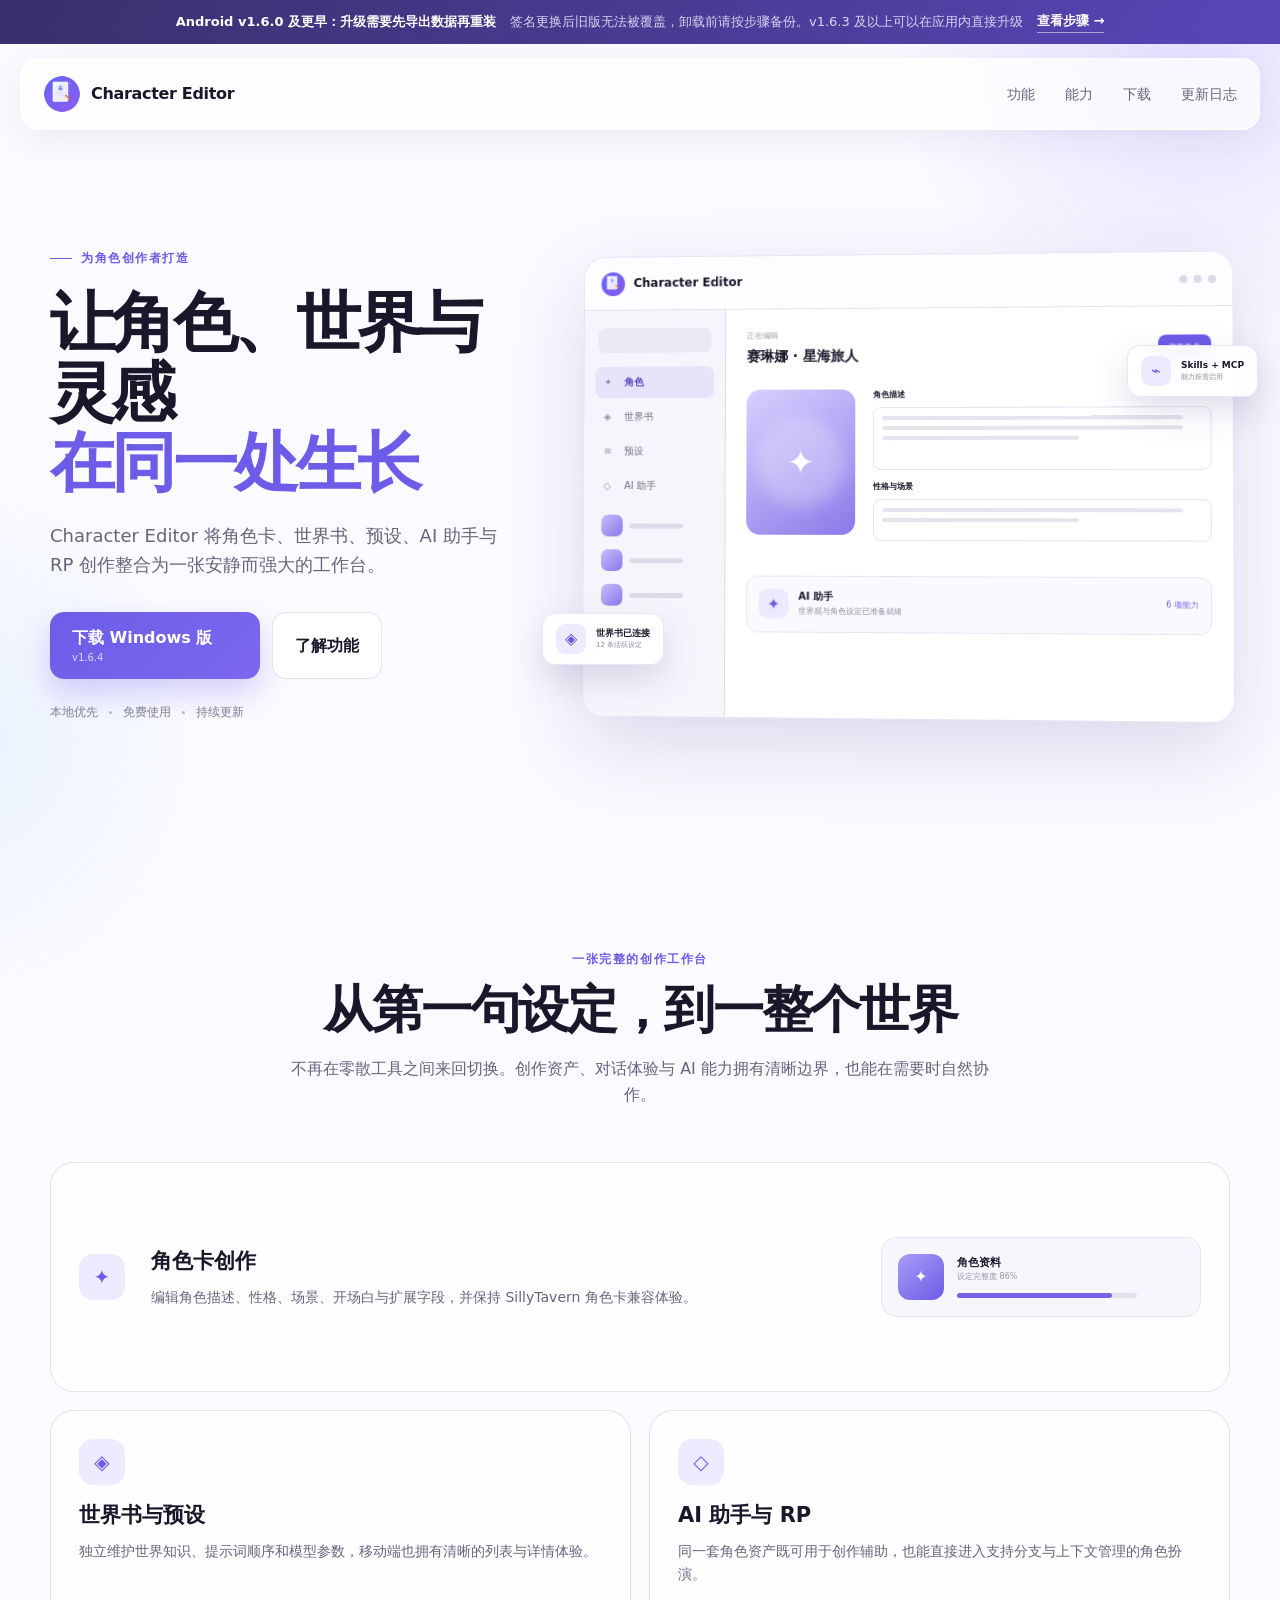
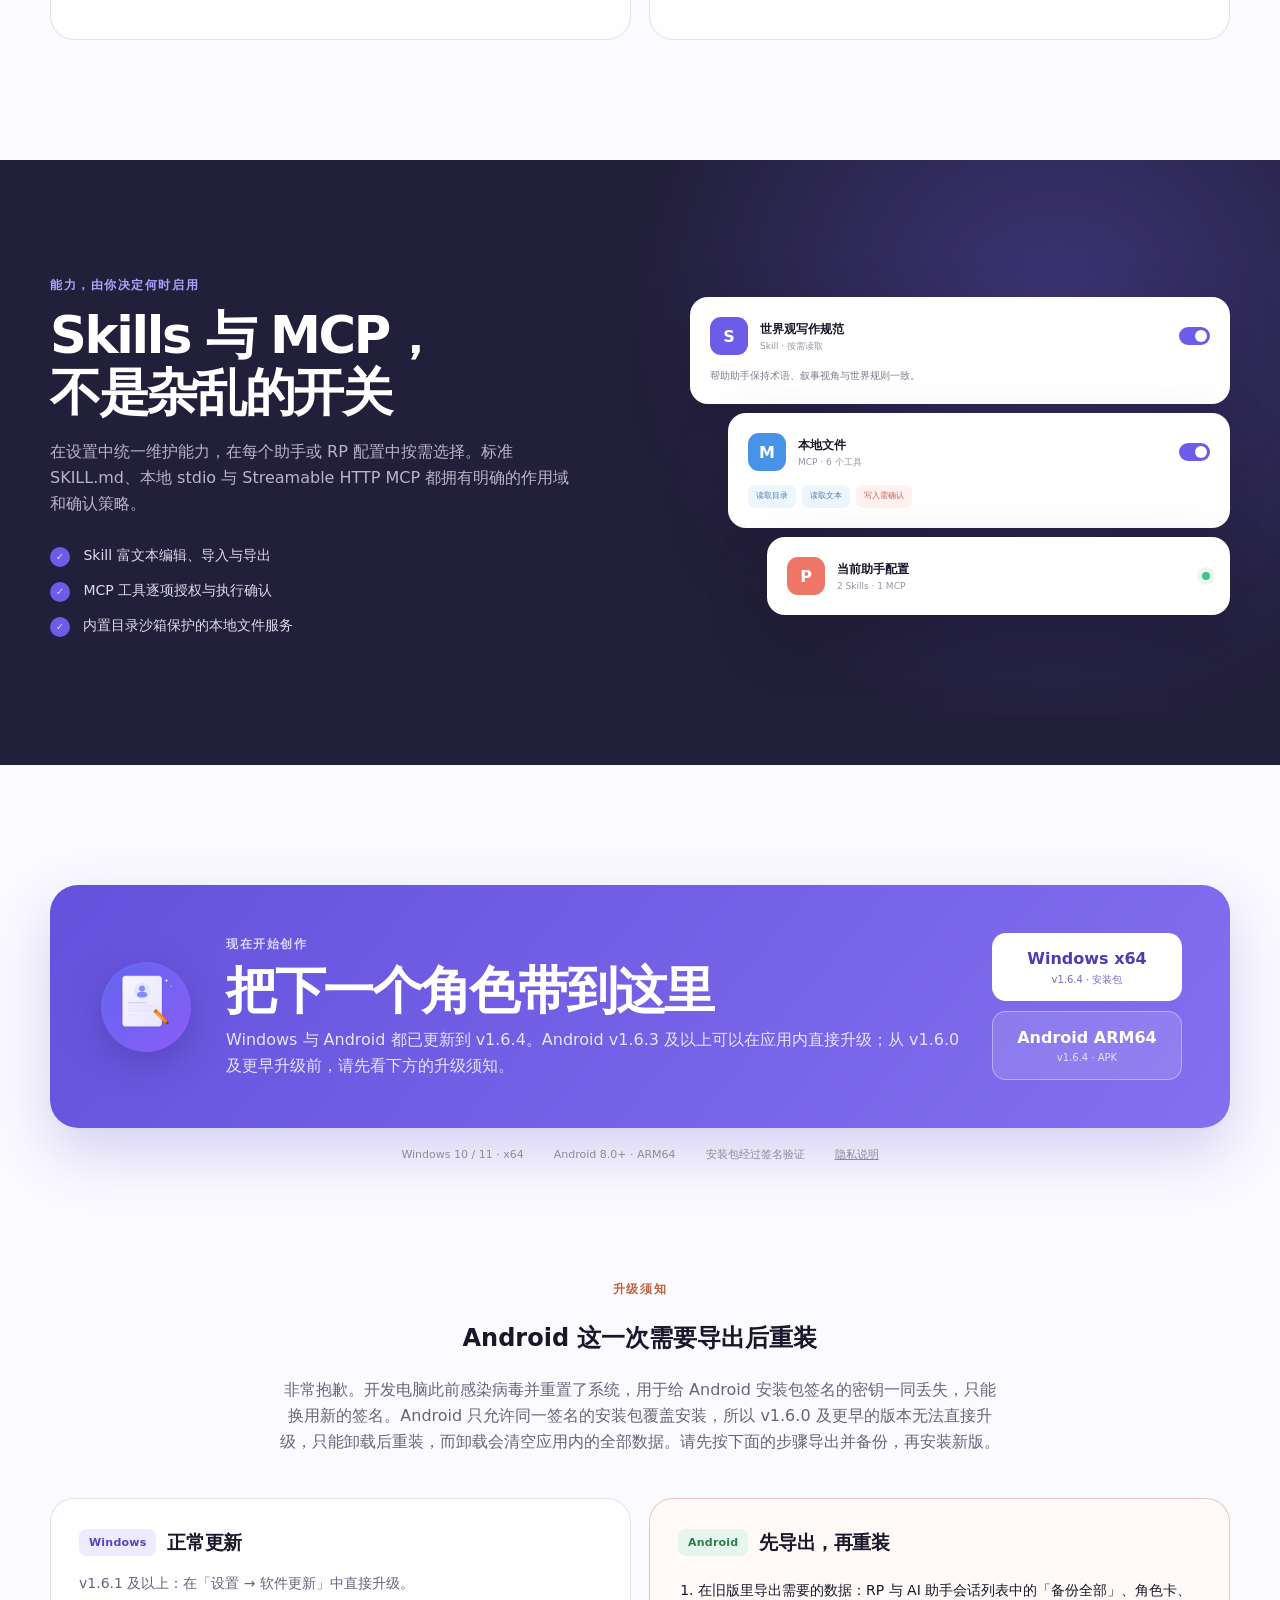
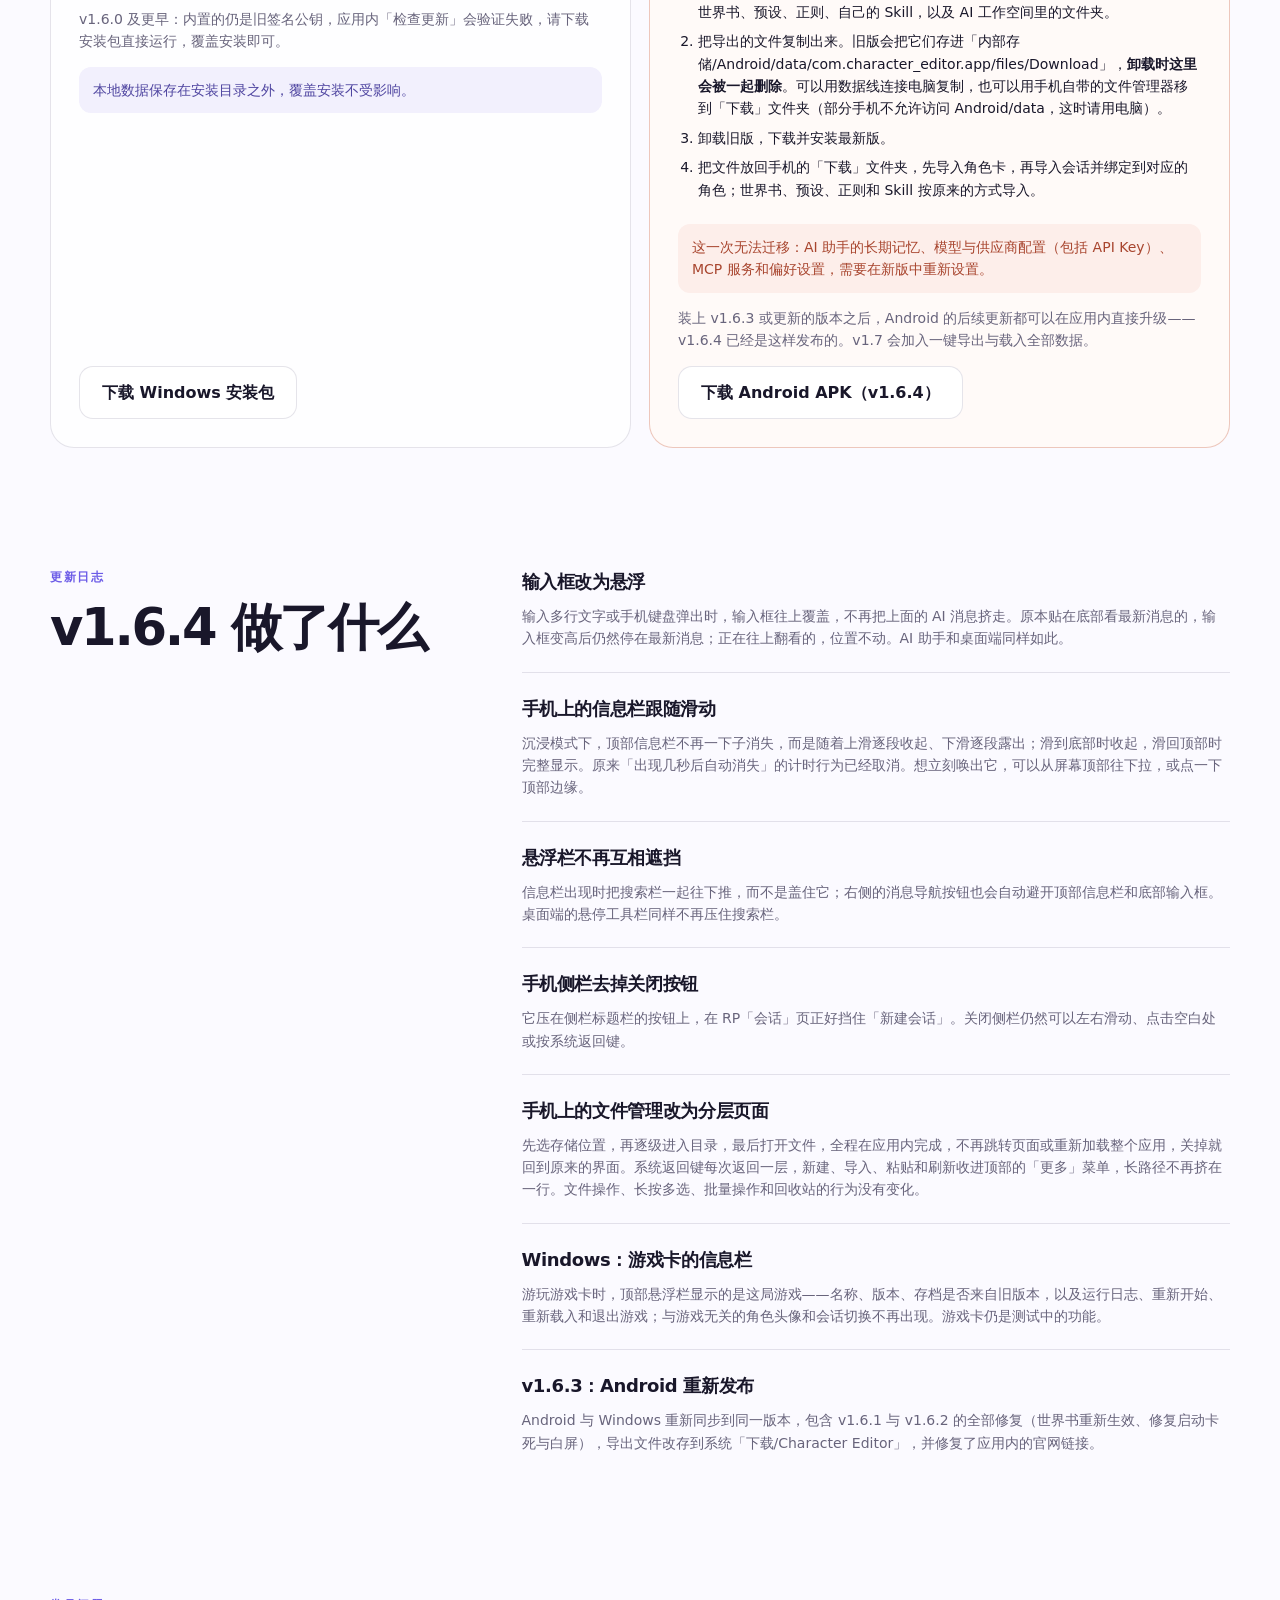
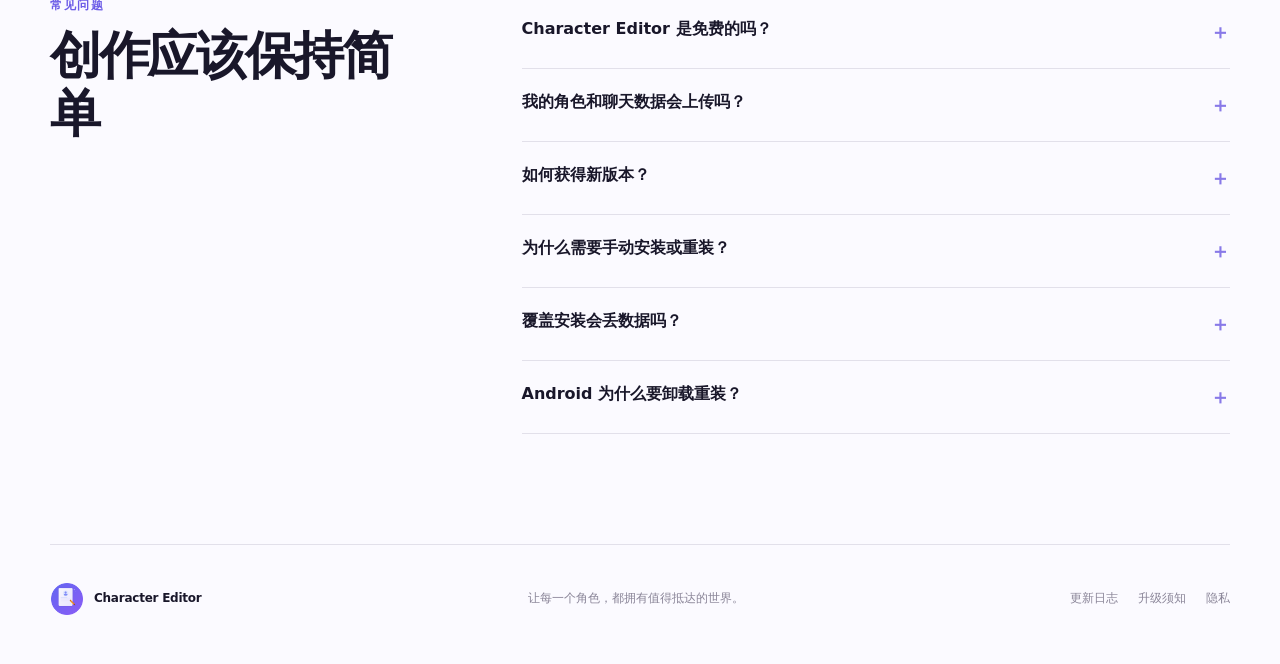
==== commit a7c9b230: "docs: announce v1.6.4 Move every version label to v1.6.4 and rewrite the changelog around what this " ====
--- a/index.html
+++ b/index.html
@@ -19,8 +19,8 @@
   <div class="ambient ambient-two"></div>
 
   <a class="upgrade-banner" href="#upgrade">
-    <strong>Android 用户：升级到 v1.6.3 需要先导出数据再重装</strong>
-    <span>签名更换后新版无法覆盖旧版，卸载前请按步骤备份；Windows 可以正常更新</span>
+    <strong>Android v1.6.0 及更早：升级需要先导出数据再重装</strong>
+    <span>签名更换后旧版无法被覆盖，卸载前请按步骤备份。v1.6.3 及以上可以在应用内直接升级</span>
     <em>查看步骤 →</em>
   </a>
 
@@ -46,7 +46,7 @@
         <div class="hero-actions">
           <a class="button button-primary" href="https://pub-574cb9a14cd54d07bf69c82e02931fa3.r2.dev/CharacterEditor-Windows-x64-setup.exe">
             <span>下载 Windows 版</span>
-            <small>v1.6.3</small>
+            <small>v1.6.4</small>
           </a>
           <a class="button button-secondary" href="#features">了解功能</a>
         </div>
@@ -129,10 +129,10 @@
     <section class="download section-shell" id="download">
       <div class="download-card">
         <img src="assets/icon.png" alt="Character Editor 图标" width="96" height="96">
-        <div class="download-copy"><div class="section-kicker">现在开始创作</div><h2>把下一个角色带到这里</h2><p>Windows 与 Android 都已更新到 v1.6.3。Android 从旧版升级前，请先看下方的升级须知。</p></div>
+        <div class="download-copy"><div class="section-kicker">现在开始创作</div><h2>把下一个角色带到这里</h2><p>Windows 与 Android 都已更新到 v1.6.4。Android v1.6.3 及以上可以在应用内直接升级；从 v1.6.0 及更早升级前，请先看下方的升级须知。</p></div>
         <div class="download-actions">
-          <a class="button button-light" href="https://pub-574cb9a14cd54d07bf69c82e02931fa3.r2.dev/CharacterEditor-Windows-x64-setup.exe"><span>Windows x64</span><small>v1.6.3 · 安装包</small></a>
-          <a class="button button-android" href="https://pub-574cb9a14cd54d07bf69c82e02931fa3.r2.dev/CharacterEditor-Android-arm64.apk"><span>Android ARM64</span><small>v1.6.3 · APK</small></a>
+          <a class="button button-light" href="https://pub-574cb9a14cd54d07bf69c82e02931fa3.r2.dev/CharacterEditor-Windows-x64-setup.exe"><span>Windows x64</span><small>v1.6.4 · 安装包</small></a>
+          <a class="button button-android" href="https://pub-574cb9a14cd54d07bf69c82e02931fa3.r2.dev/CharacterEditor-Android-arm64.apk"><span>Android ARM64</span><small>v1.6.4 · APK</small></a>
         </div>
       </div>
       <div class="download-meta"><span>Windows 10 / 11 · x64</span><span>Android 8.0+ · ARM64</span><span>安装包经过签名验证</span><a href="privacy.html">隐私说明</a></div>
@@ -141,7 +141,7 @@
     <section class="upgrade section-shell" id="upgrade">
       <div class="section-kicker warn">升级须知</div>
       <h2>Android 这一次需要导出后重装</h2>
-      <p class="section-copy upgrade-lead">非常抱歉。开发电脑此前感染病毒并重置了系统，用于给 Android 安装包签名的密钥一同丢失，只能换用新的签名。Android 只允许同一签名的安装包覆盖安装，所以 v1.6.0 及更早的版本无法直接升级到 v1.6.3，只能卸载后重装，而卸载会清空应用内的全部数据。请先按下面的步骤导出并备份，再安装新版。</p>
+      <p class="section-copy upgrade-lead">非常抱歉。开发电脑此前感染病毒并重置了系统，用于给 Android 安装包签名的密钥一同丢失，只能换用新的签名。Android 只允许同一签名的安装包覆盖安装，所以 v1.6.0 及更早的版本无法直接升级，只能卸载后重装，而卸载会清空应用内的全部数据。请先按下面的步骤导出并备份，再安装新版。</p>
 
       <div class="upgrade-grid">
         <article class="upgrade-card">
@@ -157,42 +157,46 @@
           <ol>
             <li>在旧版里导出需要的数据：RP 与 AI 助手会话列表中的「备份全部」、角色卡、世界书、预设、正则、自己的 Skill，以及 AI 工作空间里的文件夹。</li>
             <li>把导出的文件复制出来。旧版会把它们存进「内部存储/Android/data/com.character_editor.app/files/Download」，<strong>卸载时这里会被一起删除</strong>。可以用数据线连接电脑复制，也可以用手机自带的文件管理器移到「下载」文件夹（部分手机不允许访问 Android/data，这时请用电脑）。</li>
-            <li>卸载旧版，下载并安装 v1.6.3。</li>
+            <li>卸载旧版，下载并安装最新版。</li>
             <li>把文件放回手机的「下载」文件夹，先导入角色卡，再导入会话并绑定到对应的角色；世界书、预设、正则和 Skill 按原来的方式导入。</li>
           </ol>
           <p class="upgrade-note danger">这一次无法迁移：AI 助手的长期记忆、模型与供应商配置（包括 API Key）、MCP 服务和偏好设置，需要在新版中重新设置。</p>
-          <p>装上 v1.6.3 之后，Android 的后续更新都可以在应用内直接升级；v1.7 会加入一键导出与载入全部数据。</p>
-          <a class="button button-secondary" href="https://pub-574cb9a14cd54d07bf69c82e02931fa3.r2.dev/CharacterEditor-Android-arm64.apk">下载 Android APK（v1.6.3）</a>
+          <p>装上 v1.6.3 或更新的版本之后，Android 的后续更新都可以在应用内直接升级——v1.6.4 已经是这样发布的。v1.7 会加入一键导出与载入全部数据。</p>
+          <a class="button button-secondary" href="https://pub-574cb9a14cd54d07bf69c82e02931fa3.r2.dev/CharacterEditor-Android-arm64.apk">下载 Android APK（v1.6.4）</a>
         </article>
       </div>
     </section>
 
     <section class="changelog section-shell" id="changelog">
-      <div><div class="section-kicker">更新日志</div><h2>v1.6.3 做了什么</h2></div>
+      <div><div class="section-kicker">更新日志</div><h2>v1.6.4 做了什么</h2></div>
       <div class="changelog-list">
         <article>
-          <h3>Android 重新发布</h3>
-          <p>Android 与 Windows 重新同步到同一版本，并包含 v1.6.1 与 v1.6.2 的全部修复：世界书重新生效、修复启动卡死与白屏、存储配置文件读不懂时不再被默认值覆盖。</p>
-        </article>
-        <article>
-          <h3>Android 导出改存到「下载」</h3>
-          <p>导出的文件现在保存到系统「下载/Character Editor」文件夹。此前保存在应用专属目录，卸载应用时会被一起删除。</p>
-        </article>
-        <article>
-          <h3>官网链接恢复正常</h3>
-          <p>应用内「官方网站」「全部版本」「查看发布说明」此前打开的是一个空地址（显示 404），现在会打开本页面。</p>
-        </article>
-        <article>
-          <h3>窄屏布局修复</h3>
-          <p>修复手机等窄屏上，世界书管理等列表里较长的描述把右侧开关和按钮挤出屏幕的问题。</p>
-        </article>
-        <article>
-          <h3>Android 暂不提供游戏卡</h3>
-          <p>移动端界面还没有适配游戏卡，相关入口、创作 Skill 和 AI 工具在手机上都不会出现。Windows 上的游戏卡仍是测试中的功能。</p>
-        </article>
-        <article>
-          <h3>v1.6.2：世界书重新生效</h3>
-          <p>修复 RP 聊天和 AI 助手未能把世界书内容加入模型上下文的问题，角色卡内嵌世界书与独立世界书都受此修复覆盖，并保留禁用、二级关键词、概率和注入位置等原有规则。更新后无需重新导入资源。</p>
+          <h3>输入框改为悬浮</h3>
+          <p>输入多行文字或手机键盘弹出时，输入框往上覆盖，不再把上面的 AI 消息挤走。原本贴在底部看最新消息的，输入框变高后仍然停在最新消息；正在往上翻看的，位置不动。AI 助手和桌面端同样如此。</p>
+        </article>
+        <article>
+          <h3>手机上的信息栏跟随滑动</h3>
+          <p>沉浸模式下，顶部信息栏不再一下子消失，而是随着上滑逐段收起、下滑逐段露出；滑到底部时收起，滑回顶部时完整显示。原来「出现几秒后自动消失」的计时行为已经取消。想立刻唤出它，可以从屏幕顶部往下拉，或点一下顶部边缘。</p>
+        </article>
+        <article>
+          <h3>悬浮栏不再互相遮挡</h3>
+          <p>信息栏出现时把搜索栏一起往下推，而不是盖住它；右侧的消息导航按钮也会自动避开顶部信息栏和底部输入框。桌面端的悬停工具栏同样不再压住搜索栏。</p>
+        </article>
+        <article>
+          <h3>手机侧栏去掉关闭按钮</h3>
+          <p>它压在侧栏标题栏的按钮上，在 RP「会话」页正好挡住「新建会话」。关闭侧栏仍然可以左右滑动、点击空白处或按系统返回键。</p>
+        </article>
+        <article>
+          <h3>手机上的文件管理改为分层页面</h3>
+          <p>先选存储位置，再逐级进入目录，最后打开文件，全程在应用内完成，不再跳转页面或重新加载整个应用，关掉就回到原来的界面。系统返回键每次返回一层，新建、导入、粘贴和刷新收进顶部的「更多」菜单，长路径不再挤在一行。文件操作、长按多选、批量操作和回收站的行为没有变化。</p>
+        </article>
+        <article>
+          <h3>Windows：游戏卡的信息栏</h3>
+          <p>游玩游戏卡时，顶部悬浮栏显示的是这局游戏——名称、版本、存档是否来自旧版本，以及运行日志、重新开始、重新载入和退出游戏；与游戏无关的角色头像和会话切换不再出现。游戏卡仍是测试中的功能。</p>
+        </article>
+        <article>
+          <h3>v1.6.3：Android 重新发布</h3>
+          <p>Android 与 Windows 重新同步到同一版本，包含 v1.6.1 与 v1.6.2 的全部修复（世界书重新生效、修复启动卡死与白屏），导出文件改存到系统「下载/Character Editor」，并修复了应用内的官网链接。</p>
         </article>
       </div>
     </section>
@@ -204,7 +208,7 @@
         <details><summary>我的角色和聊天数据会上传吗？<span>＋</span></summary><p>角色、世界书、预设和会话默认保存在本机。只有在你主动配置 AI 服务或 MCP 服务时，相关请求才会发送到对应服务。</p></details>
         <details><summary>如何获得新版本？<span>＋</span></summary><p>正常情况下可以在应用设置里检查更新，也可以随时回到本页面手动下载。例外有两种：Windows v1.6.0 及更早需要手动安装一次；Android v1.6.0 及更早需要按<a href="#upgrade">升级须知</a>导出数据后重装。之后两端都恢复应用内更新。</p></details>
         <details><summary>为什么需要手动安装或重装？<span>＋</span></summary><p>应用的更新包由一把私钥签名，安装后的版本用配套的公钥验证它。v1.6.1 起更换了这对密钥，于是旧版本手里的公钥验不过新包，Android 系统也拒绝让签名不同的包覆盖安装。这是系统层面的安全机制，只能手动处理一次。</p></details>
-        <details><summary>覆盖安装会丢数据吗？<span>＋</span></summary><p>Windows 不会。数据保存在安装目录之外，覆盖安装不会碰它，新版本启动后继续使用同一份数据。如果你把数据放在了自定义位置而新版本没有认出来，可以在应用的设置 → 存储里用「设置数据路径」重新指向它——这个操作只改指针，不会复制或删除任何文件。Android 从 v1.6.0 升级需要卸载重装，卸载会清空应用内数据，所以一定要先导出；装上 v1.6.3 之后的更新都是覆盖安装，不会丢数据。</p></details>
+        <details><summary>覆盖安装会丢数据吗？<span>＋</span></summary><p>Windows 不会。数据保存在安装目录之外，覆盖安装不会碰它，新版本启动后继续使用同一份数据。如果你把数据放在了自定义位置而新版本没有认出来，可以在应用的设置 → 存储里用「设置数据路径」重新指向它——这个操作只改指针，不会复制或删除任何文件。Android 从 v1.6.0 升级需要卸载重装，卸载会清空应用内数据，所以一定要先导出；装上 v1.6.3 或更新的版本之后，更新都是覆盖安装，不会丢数据。</p></details>
         <details><summary>Android 为什么要卸载重装？<span>＋</span></summary><p>旧的签名密钥在开发电脑重置系统时丢失，已经无法找回，新版只能用新签名发布。我们等了两个版本，最终决定不再让 Android 用户继续留在有问题的 v1.6.0 上（例如世界书无法注入），所以在 v1.6.3 提供导出后重装的迁移方式。给你带来麻烦，非常抱歉。</p></details>
       </div>
     </section>
--- a/styles.css
+++ b/styles.css
@@ -17,6 +17,8 @@
 .upgrade-banner{display:flex;align-items:center;justify-content:center;flex-wrap:wrap;gap:6px 14px;padding:11px 20px;background:linear-gradient(120deg,#3a2f6b,#5a45b8);color:#fff;font-size:13px;text-align:center}.upgrade-banner strong{font-weight:750}.upgrade-banner span{color:#d9d3f5}.upgrade-banner em{font-style:normal;font-weight:700;color:#fff;border-bottom:1px solid rgba(255,255,255,.5)}.upgrade-banner:hover em{border-bottom-color:#fff}
 .section-kicker.warn{color:#c2603f}.upgrade{padding:36px 0 24px;text-align:center}.upgrade-lead{margin-bottom:44px}.upgrade-grid{display:grid;grid-template-columns:1fr 1fr;gap:18px;text-align:left}.upgrade-card{border:1px solid var(--line);border-radius:24px;background:rgba(255,255,255,.78);padding:28px;display:flex;flex-direction:column}.upgrade-card.danger{border-color:rgba(200,90,60,.32);background:rgba(255,250,248,.9)}.upgrade-head{display:flex;align-items:center;gap:11px;margin-bottom:14px}.upgrade-head b{font-size:19px;letter-spacing:-.02em}.upgrade-badge{font-size:11px;font-weight:750;padding:5px 10px;border-radius:8px;letter-spacing:.02em}.upgrade-badge.win{background:#eeeaff;color:#5546bd}.upgrade-badge.droid{background:#e6f6ec;color:#2f7d4f}.upgrade-card>p{color:var(--muted);font-size:14px;margin:0 0 14px}.upgrade-card ol{margin:0 0 16px;padding-left:20px;color:var(--ink);font-size:14px}.upgrade-card ol li{margin:7px 0}.upgrade-note{font-size:13px;border-radius:12px;padding:12px 14px;margin:0 0 18px}.upgrade-note.ok{background:#f2f0fd;color:#4f45a0}.upgrade-note.danger{background:#fdeeea;color:#a8452e}.upgrade-card .button{align-self:flex-start;margin-top:auto}
 .changelog{padding:96px 0 40px;display:grid;grid-template-columns:.7fr 1.3fr;gap:90px}.changelog h2{font-size:clamp(34px,4vw,52px);letter-spacing:-.045em;line-height:1.12;margin:12px 0 0}.changelog-list article{border-bottom:1px solid var(--line);padding:0 0 22px;margin-bottom:22px}.changelog-list article:last-child{border-bottom:0;margin-bottom:0}.changelog-list h3{font-size:18px;margin:0 0 8px;letter-spacing:-.02em}.changelog-list p{color:var(--muted);font-size:14px;margin:0}
+/* 升级卡片里有不含断点的长路径（Android/data/...）。网格项默认 min-width:auto，会被它撑宽，窄屏上整列溢出。 */
+.upgrade-card{min-width:0;overflow-wrap:anywhere}
 .faq-list p a{color:var(--violet);text-decoration:underline}
 @media(max-width:900px){.upgrade-grid{grid-template-columns:1fr}.changelog{grid-template-columns:1fr;gap:26px;padding-top:72px}}
 @media(max-width:620px){.upgrade-banner{font-size:12px;padding:10px 16px}.upgrade{padding-top:20px}.upgrade-card{padding:22px}.changelog{padding:60px 0 30px}}
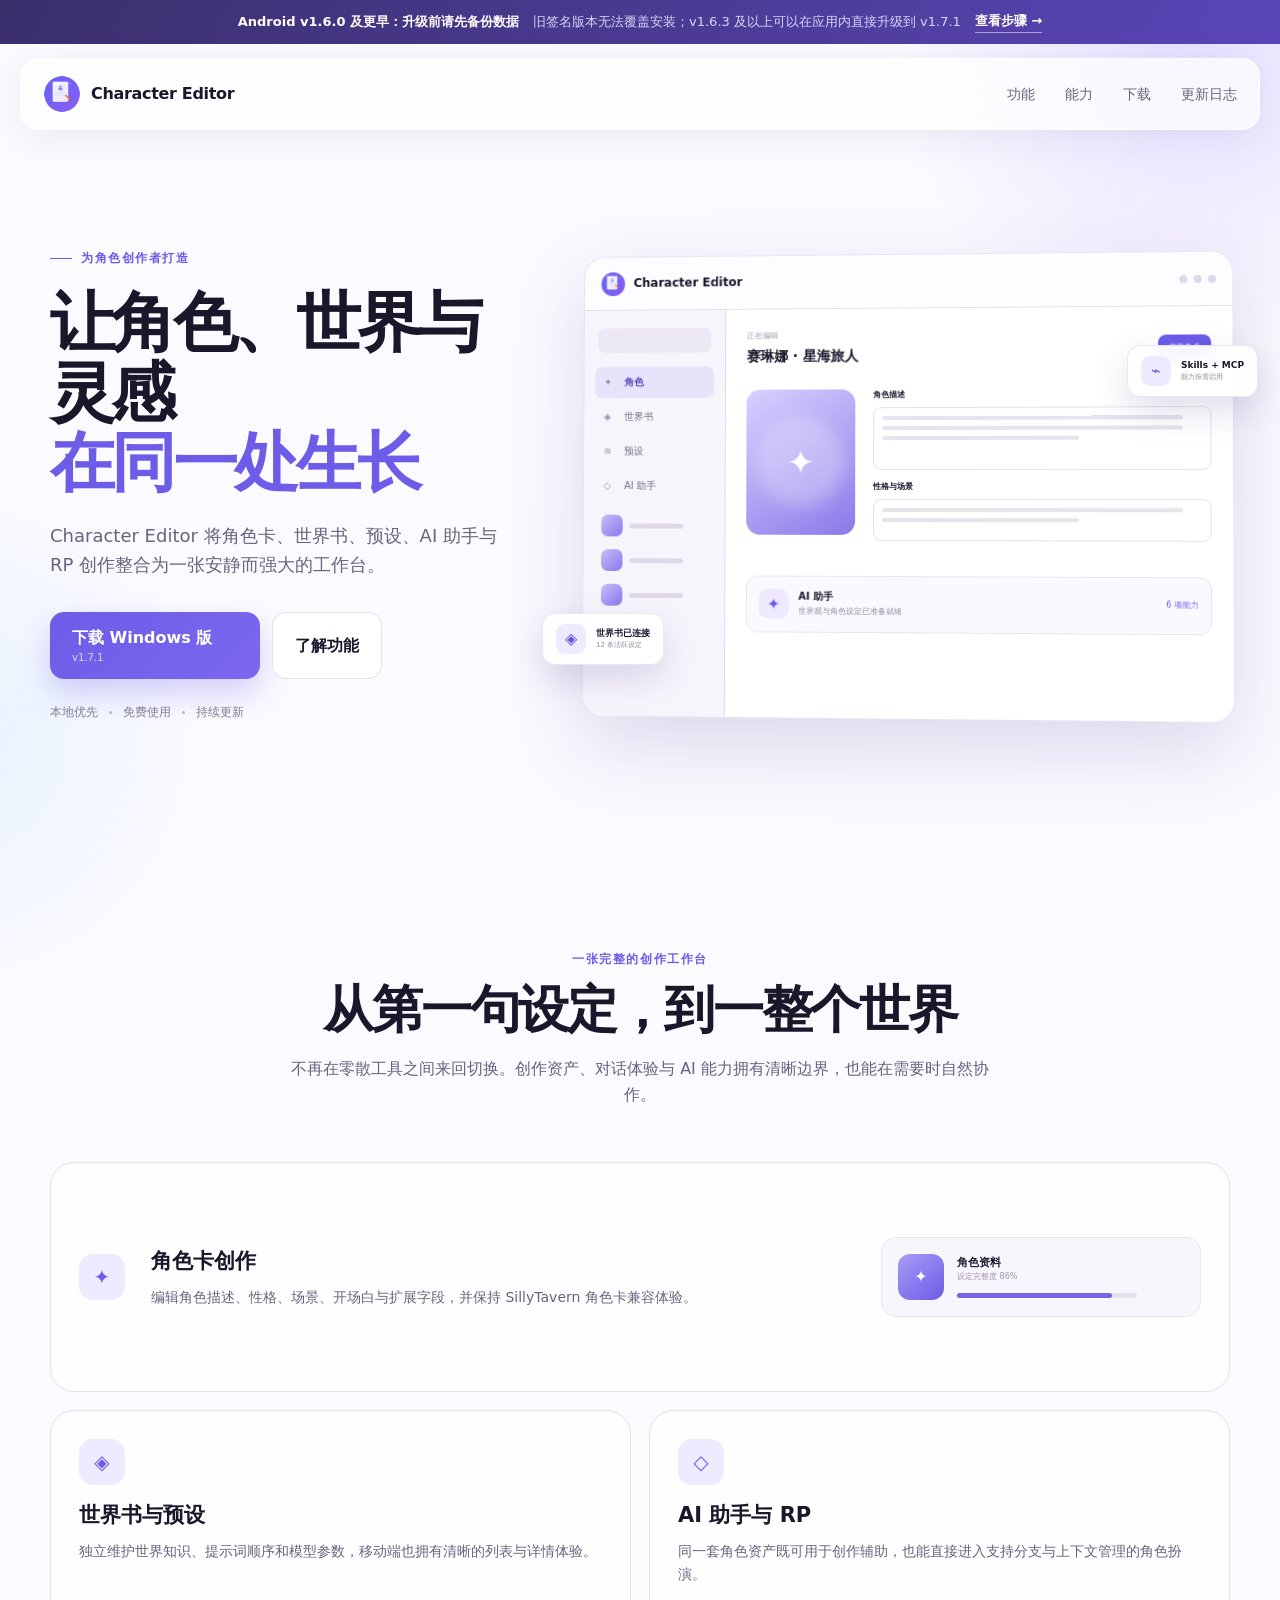
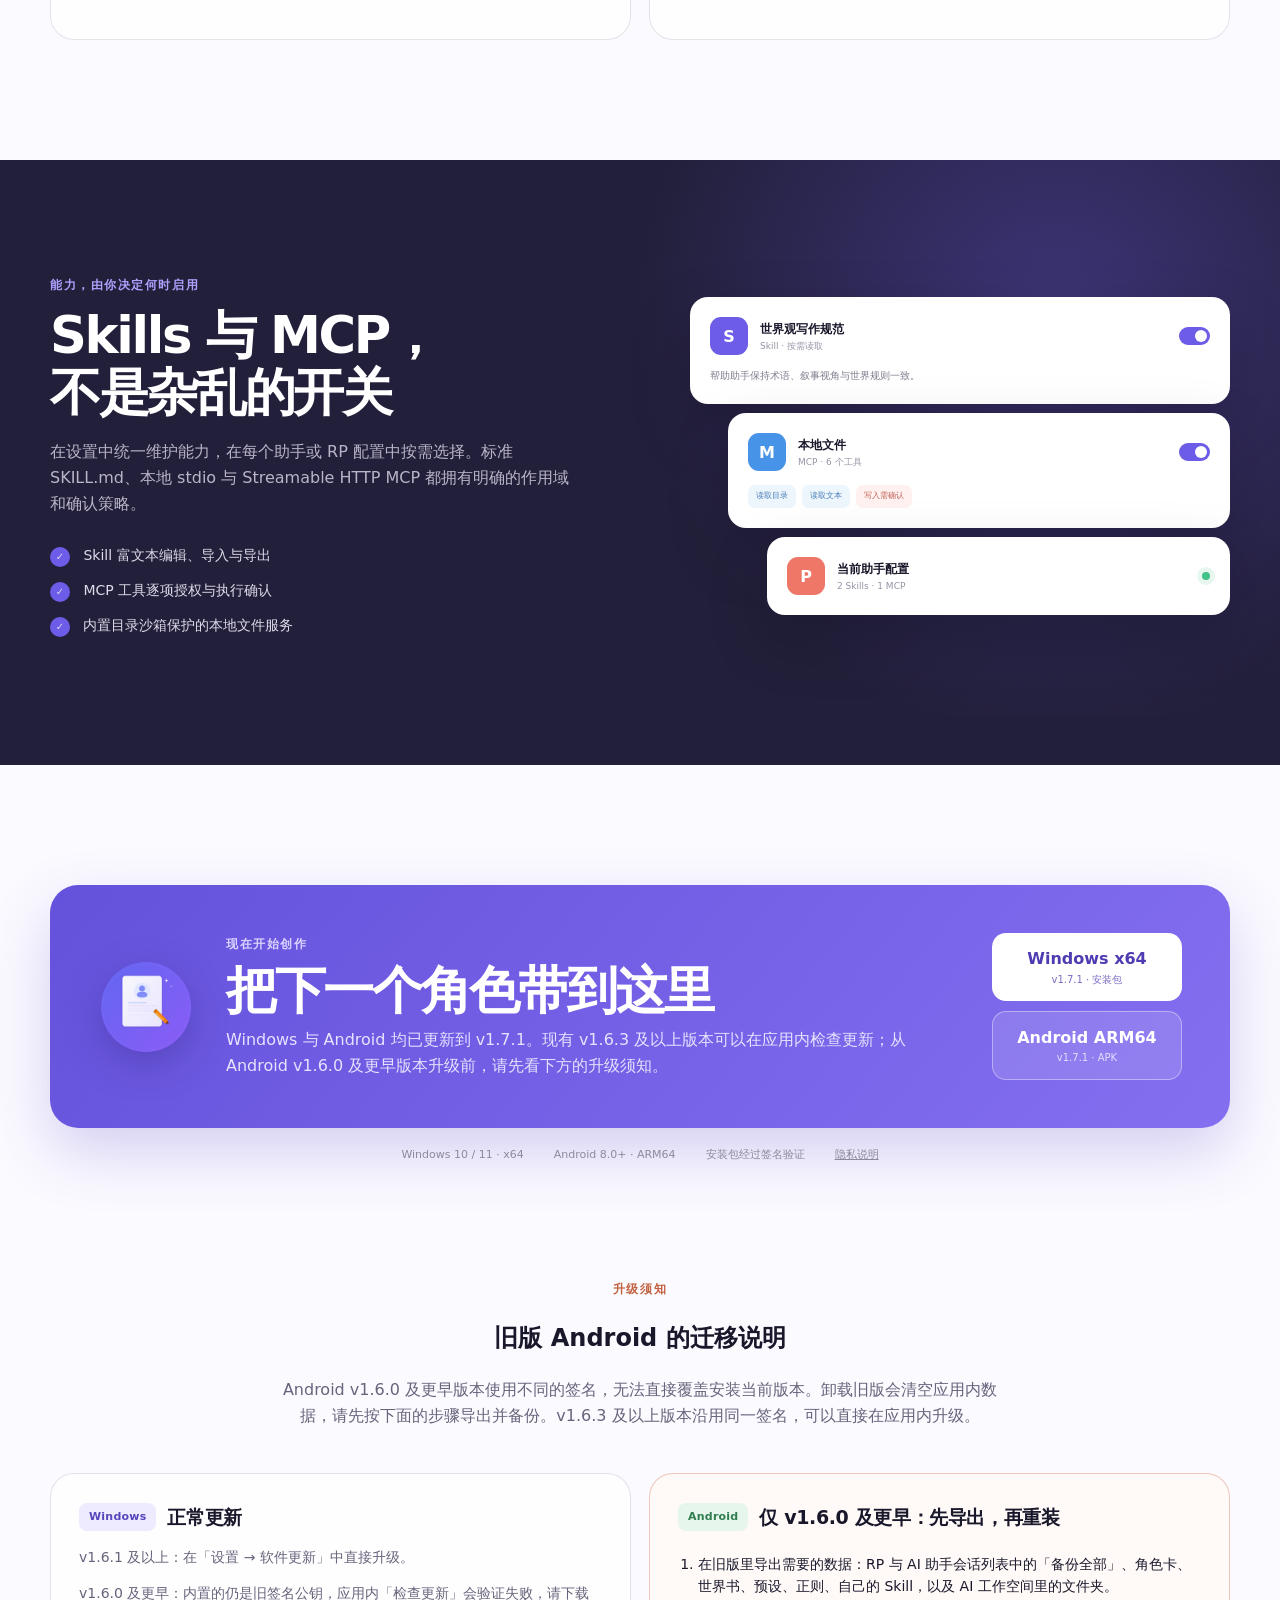
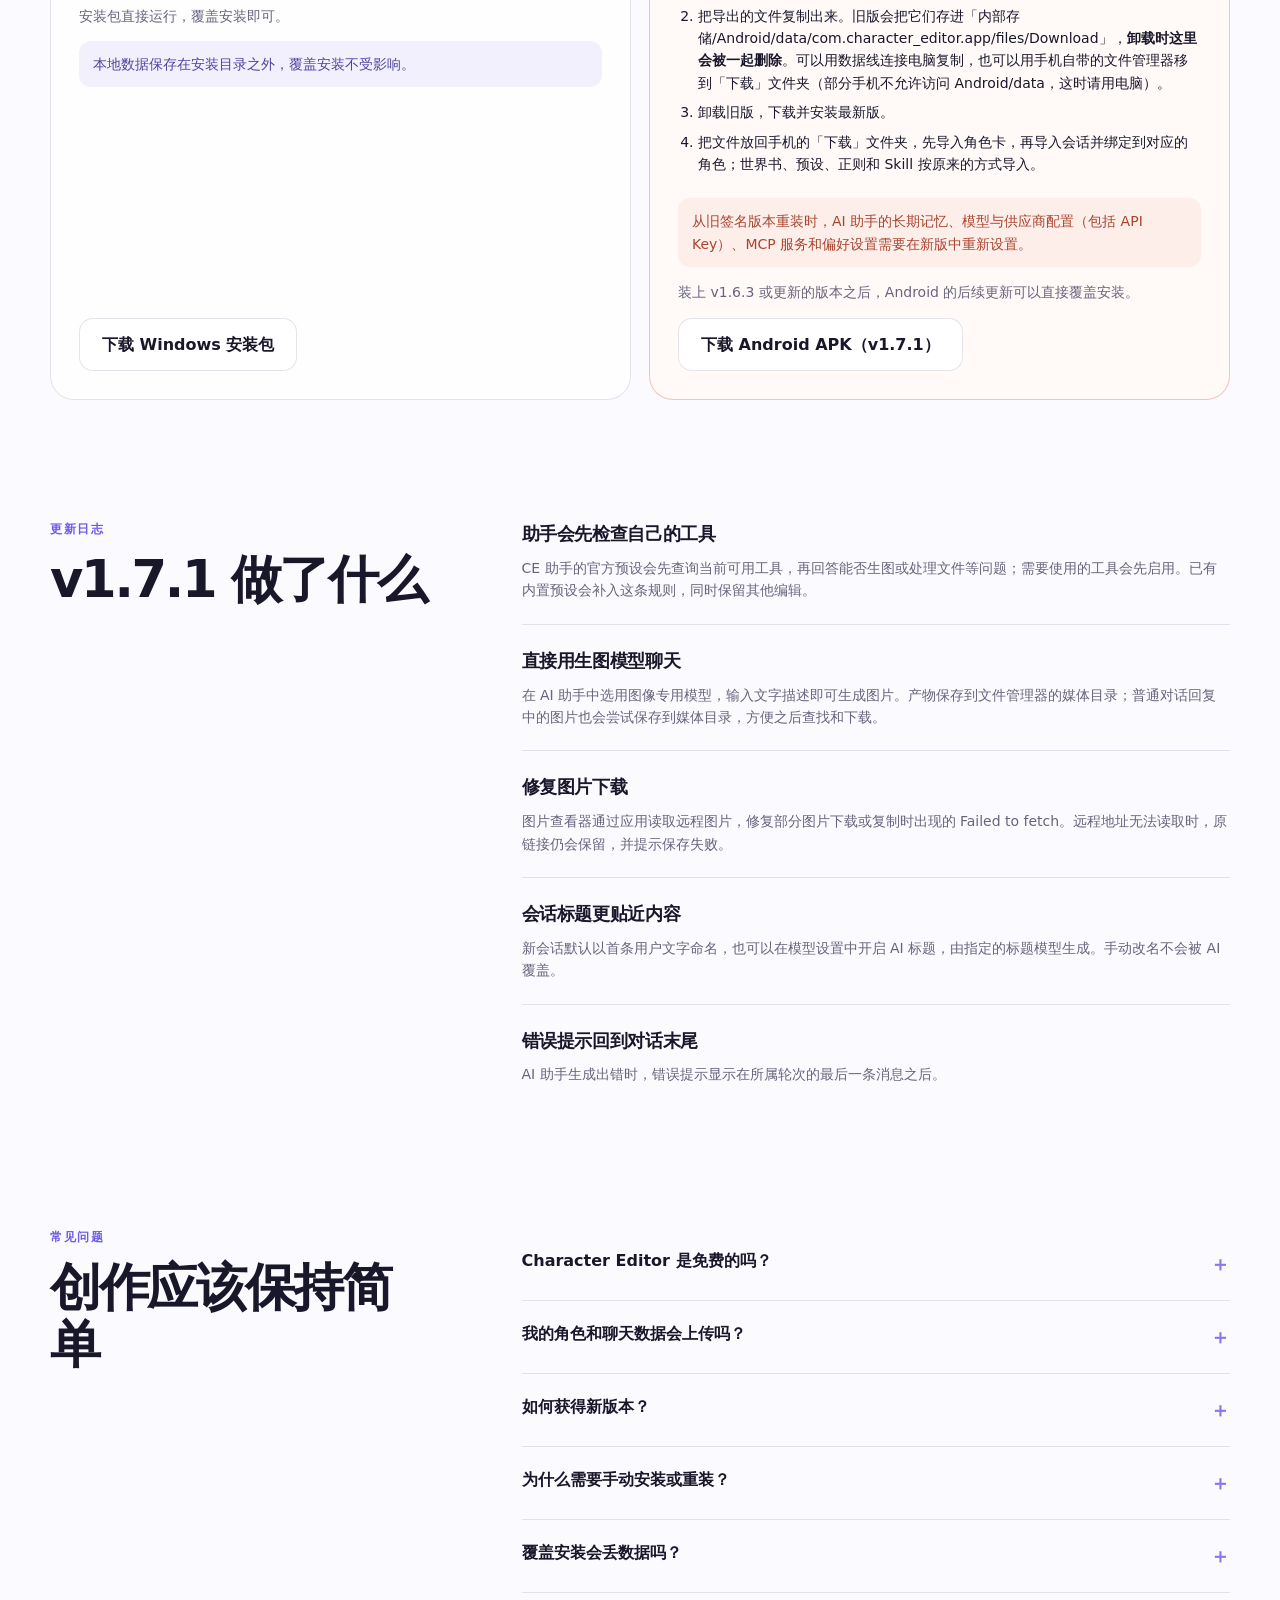
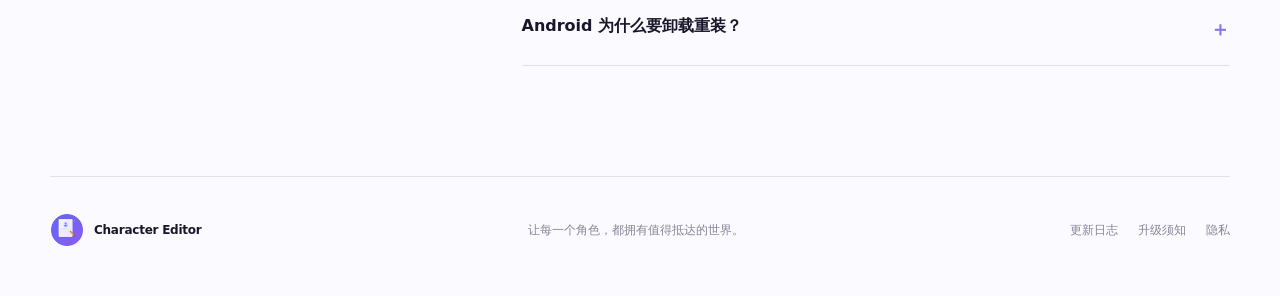
==== commit e553eb79: "docs: update release site for v1.7.1" ====
--- a/index.html
+++ b/index.html
@@ -19,8 +19,8 @@
   <div class="ambient ambient-two"></div>
 
   <a class="upgrade-banner" href="#upgrade">
-    <strong>Android v1.6.0 及更早：升级需要先导出数据再重装</strong>
-    <span>签名更换后旧版无法被覆盖，卸载前请按步骤备份。v1.6.3 及以上可以在应用内直接升级</span>
+    <strong>Android v1.6.0 及更早：升级前请先备份数据</strong>
+    <span>旧签名版本无法覆盖安装；v1.6.3 及以上可以在应用内直接升级到 v1.7.1</span>
     <em>查看步骤 →</em>
   </a>
 
@@ -46,7 +46,7 @@
         <div class="hero-actions">
           <a class="button button-primary" href="https://pub-574cb9a14cd54d07bf69c82e02931fa3.r2.dev/CharacterEditor-Windows-x64-setup.exe">
             <span>下载 Windows 版</span>
-            <small>v1.6.4</small>
+            <small>v1.7.1</small>
           </a>
           <a class="button button-secondary" href="#features">了解功能</a>
         </div>
@@ -129,10 +129,10 @@
     <section class="download section-shell" id="download">
       <div class="download-card">
         <img src="assets/icon.png" alt="Character Editor 图标" width="96" height="96">
-        <div class="download-copy"><div class="section-kicker">现在开始创作</div><h2>把下一个角色带到这里</h2><p>Windows 与 Android 都已更新到 v1.6.4。Android v1.6.3 及以上可以在应用内直接升级；从 v1.6.0 及更早升级前，请先看下方的升级须知。</p></div>
+        <div class="download-copy"><div class="section-kicker">现在开始创作</div><h2>把下一个角色带到这里</h2><p>Windows 与 Android 均已更新到 v1.7.1。现有 v1.6.3 及以上版本可以在应用内检查更新；从 Android v1.6.0 及更早版本升级前，请先看下方的升级须知。</p></div>
         <div class="download-actions">
-          <a class="button button-light" href="https://pub-574cb9a14cd54d07bf69c82e02931fa3.r2.dev/CharacterEditor-Windows-x64-setup.exe"><span>Windows x64</span><small>v1.6.4 · 安装包</small></a>
-          <a class="button button-android" href="https://pub-574cb9a14cd54d07bf69c82e02931fa3.r2.dev/CharacterEditor-Android-arm64.apk"><span>Android ARM64</span><small>v1.6.4 · APK</small></a>
+          <a class="button button-light" href="https://pub-574cb9a14cd54d07bf69c82e02931fa3.r2.dev/CharacterEditor-Windows-x64-setup.exe"><span>Windows x64</span><small>v1.7.1 · 安装包</small></a>
+          <a class="button button-android" href="https://pub-574cb9a14cd54d07bf69c82e02931fa3.r2.dev/CharacterEditor-Android-arm64.apk"><span>Android ARM64</span><small>v1.7.1 · APK</small></a>
         </div>
       </div>
       <div class="download-meta"><span>Windows 10 / 11 · x64</span><span>Android 8.0+ · ARM64</span><span>安装包经过签名验证</span><a href="privacy.html">隐私说明</a></div>
@@ -140,8 +140,8 @@
 
     <section class="upgrade section-shell" id="upgrade">
       <div class="section-kicker warn">升级须知</div>
-      <h2>Android 这一次需要导出后重装</h2>
-      <p class="section-copy upgrade-lead">非常抱歉。开发电脑此前感染病毒并重置了系统，用于给 Android 安装包签名的密钥一同丢失，只能换用新的签名。Android 只允许同一签名的安装包覆盖安装，所以 v1.6.0 及更早的版本无法直接升级，只能卸载后重装，而卸载会清空应用内的全部数据。请先按下面的步骤导出并备份，再安装新版。</p>
+      <h2>旧版 Android 的迁移说明</h2>
+      <p class="section-copy upgrade-lead">Android v1.6.0 及更早版本使用不同的签名，无法直接覆盖安装当前版本。卸载旧版会清空应用内数据，请先按下面的步骤导出并备份。v1.6.3 及以上版本沿用同一签名，可以直接在应用内升级。</p>
 
       <div class="upgrade-grid">
         <article class="upgrade-card">
@@ -153,50 +153,42 @@
         </article>
 
         <article class="upgrade-card danger">
-          <div class="upgrade-head"><span class="upgrade-badge droid">Android</span><b>先导出，再重装</b></div>
+          <div class="upgrade-head"><span class="upgrade-badge droid">Android</span><b>仅 v1.6.0 及更早：先导出，再重装</b></div>
           <ol>
             <li>在旧版里导出需要的数据：RP 与 AI 助手会话列表中的「备份全部」、角色卡、世界书、预设、正则、自己的 Skill，以及 AI 工作空间里的文件夹。</li>
             <li>把导出的文件复制出来。旧版会把它们存进「内部存储/Android/data/com.character_editor.app/files/Download」，<strong>卸载时这里会被一起删除</strong>。可以用数据线连接电脑复制，也可以用手机自带的文件管理器移到「下载」文件夹（部分手机不允许访问 Android/data，这时请用电脑）。</li>
             <li>卸载旧版，下载并安装最新版。</li>
             <li>把文件放回手机的「下载」文件夹，先导入角色卡，再导入会话并绑定到对应的角色；世界书、预设、正则和 Skill 按原来的方式导入。</li>
           </ol>
-          <p class="upgrade-note danger">这一次无法迁移：AI 助手的长期记忆、模型与供应商配置（包括 API Key）、MCP 服务和偏好设置，需要在新版中重新设置。</p>
-          <p>装上 v1.6.3 或更新的版本之后，Android 的后续更新都可以在应用内直接升级——v1.6.4 已经是这样发布的。v1.7 会加入一键导出与载入全部数据。</p>
-          <a class="button button-secondary" href="https://pub-574cb9a14cd54d07bf69c82e02931fa3.r2.dev/CharacterEditor-Android-arm64.apk">下载 Android APK（v1.6.4）</a>
+          <p class="upgrade-note danger">从旧签名版本重装时，AI 助手的长期记忆、模型与供应商配置（包括 API Key）、MCP 服务和偏好设置需要在新版中重新设置。</p>
+          <p>装上 v1.6.3 或更新的版本之后，Android 的后续更新可以直接覆盖安装。</p>
+          <a class="button button-secondary" href="https://pub-574cb9a14cd54d07bf69c82e02931fa3.r2.dev/CharacterEditor-Android-arm64.apk">下载 Android APK（v1.7.1）</a>
         </article>
       </div>
     </section>
 
     <section class="changelog section-shell" id="changelog">
-      <div><div class="section-kicker">更新日志</div><h2>v1.6.4 做了什么</h2></div>
+      <div><div class="section-kicker">更新日志</div><h2>v1.7.1 做了什么</h2></div>
       <div class="changelog-list">
         <article>
-          <h3>输入框改为悬浮</h3>
-          <p>输入多行文字或手机键盘弹出时，输入框往上覆盖，不再把上面的 AI 消息挤走。原本贴在底部看最新消息的，输入框变高后仍然停在最新消息；正在往上翻看的，位置不动。AI 助手和桌面端同样如此。</p>
-        </article>
-        <article>
-          <h3>手机上的信息栏跟随滑动</h3>
-          <p>沉浸模式下，顶部信息栏不再一下子消失，而是随着上滑逐段收起、下滑逐段露出；滑到底部时收起，滑回顶部时完整显示。原来「出现几秒后自动消失」的计时行为已经取消。想立刻唤出它，可以从屏幕顶部往下拉，或点一下顶部边缘。</p>
-        </article>
-        <article>
-          <h3>悬浮栏不再互相遮挡</h3>
-          <p>信息栏出现时把搜索栏一起往下推，而不是盖住它；右侧的消息导航按钮也会自动避开顶部信息栏和底部输入框。桌面端的悬停工具栏同样不再压住搜索栏。</p>
-        </article>
-        <article>
-          <h3>手机侧栏去掉关闭按钮</h3>
-          <p>它压在侧栏标题栏的按钮上，在 RP「会话」页正好挡住「新建会话」。关闭侧栏仍然可以左右滑动、点击空白处或按系统返回键。</p>
-        </article>
-        <article>
-          <h3>手机上的文件管理改为分层页面</h3>
-          <p>先选存储位置，再逐级进入目录，最后打开文件，全程在应用内完成，不再跳转页面或重新加载整个应用，关掉就回到原来的界面。系统返回键每次返回一层，新建、导入、粘贴和刷新收进顶部的「更多」菜单，长路径不再挤在一行。文件操作、长按多选、批量操作和回收站的行为没有变化。</p>
-        </article>
-        <article>
-          <h3>Windows：游戏卡的信息栏</h3>
-          <p>游玩游戏卡时，顶部悬浮栏显示的是这局游戏——名称、版本、存档是否来自旧版本，以及运行日志、重新开始、重新载入和退出游戏；与游戏无关的角色头像和会话切换不再出现。游戏卡仍是测试中的功能。</p>
-        </article>
-        <article>
-          <h3>v1.6.3：Android 重新发布</h3>
-          <p>Android 与 Windows 重新同步到同一版本，包含 v1.6.1 与 v1.6.2 的全部修复（世界书重新生效、修复启动卡死与白屏），导出文件改存到系统「下载/Character Editor」，并修复了应用内的官网链接。</p>
+          <h3>助手会先检查自己的工具</h3>
+          <p>CE 助手的官方预设会先查询当前可用工具，再回答能否生图或处理文件等问题；需要使用的工具会先启用。已有内置预设会补入这条规则，同时保留其他编辑。</p>
+        </article>
+        <article>
+          <h3>直接用生图模型聊天</h3>
+          <p>在 AI 助手中选用图像专用模型，输入文字描述即可生成图片。产物保存到文件管理器的媒体目录；普通对话回复中的图片也会尝试保存到媒体目录，方便之后查找和下载。</p>
+        </article>
+        <article>
+          <h3>修复图片下载</h3>
+          <p>图片查看器通过应用读取远程图片，修复部分图片下载或复制时出现的 Failed to fetch。远程地址无法读取时，原链接仍会保留，并提示保存失败。</p>
+        </article>
+        <article>
+          <h3>会话标题更贴近内容</h3>
+          <p>新会话默认以首条用户文字命名，也可以在模型设置中开启 AI 标题，由指定的标题模型生成。手动改名不会被 AI 覆盖。</p>
+        </article>
+        <article>
+          <h3>错误提示回到对话末尾</h3>
+          <p>AI 助手生成出错时，错误提示显示在所属轮次的最后一条消息之后。</p>
         </article>
       </div>
     </section>
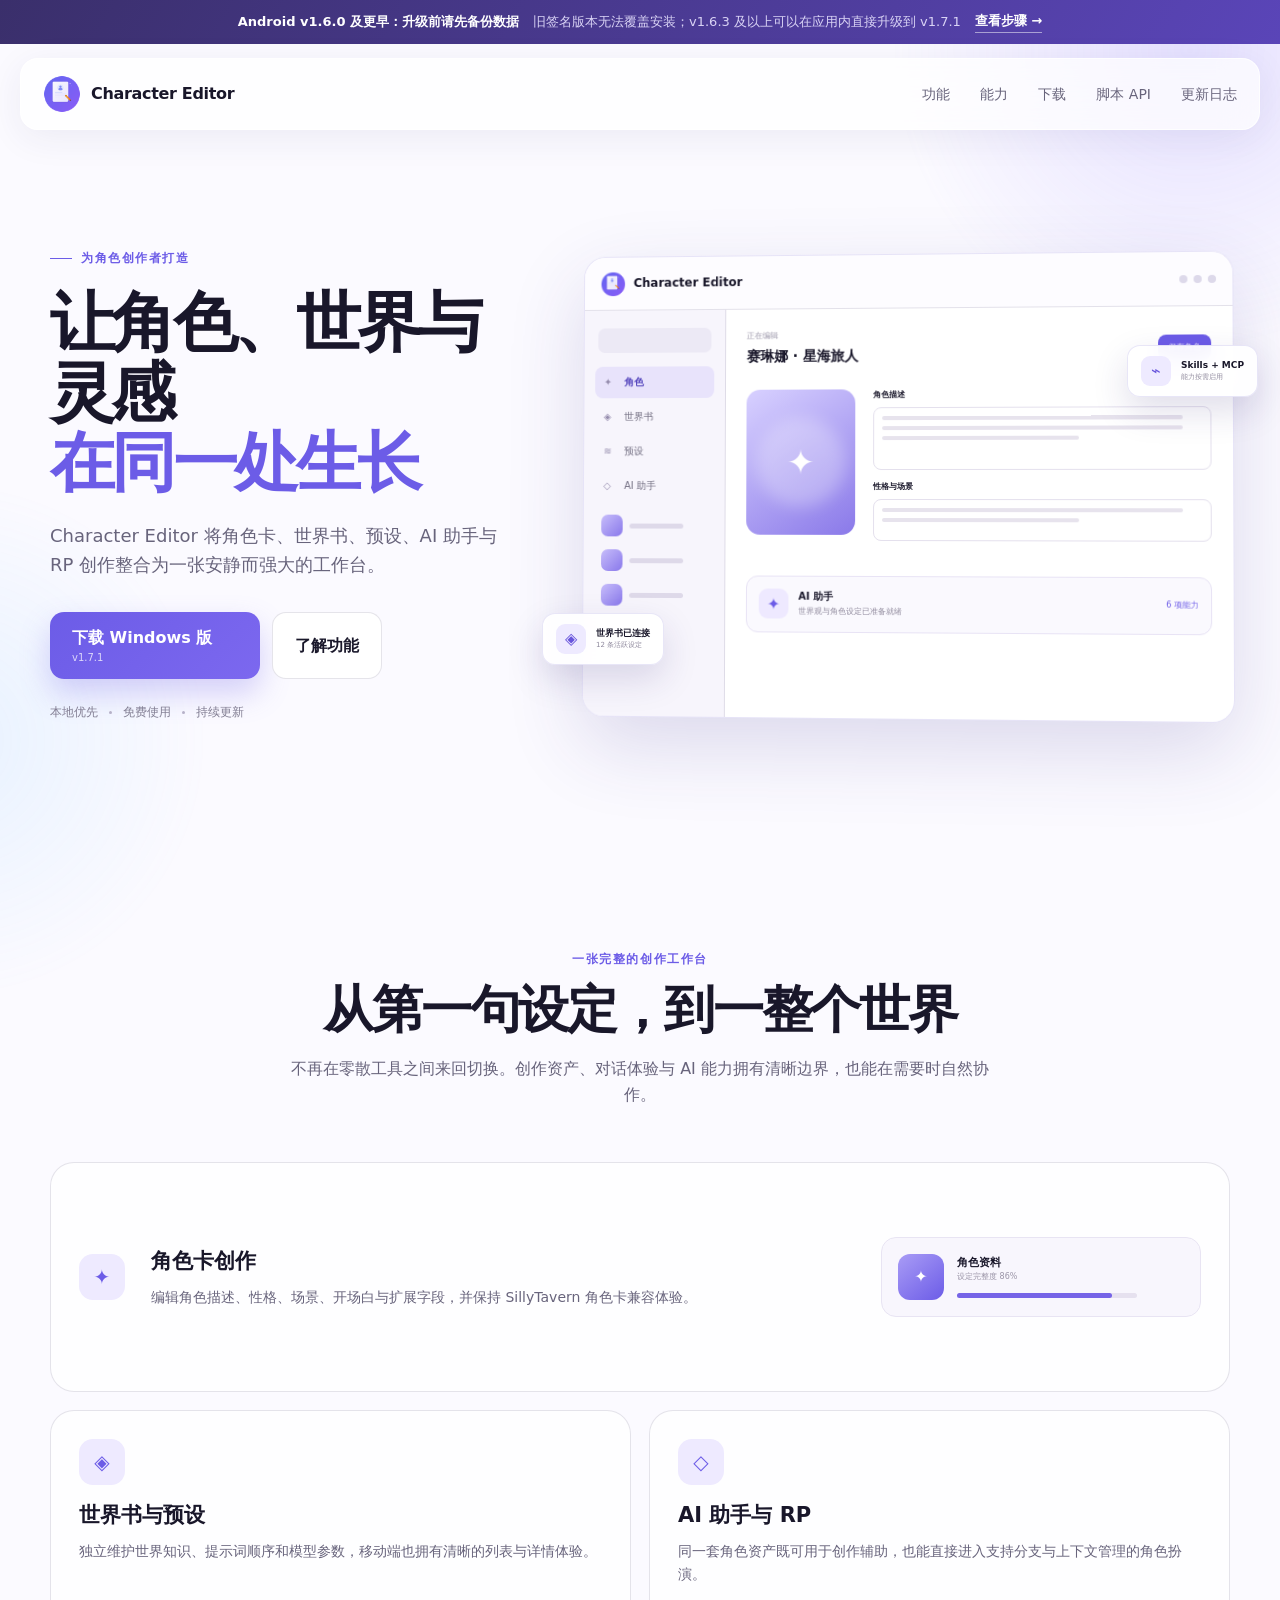
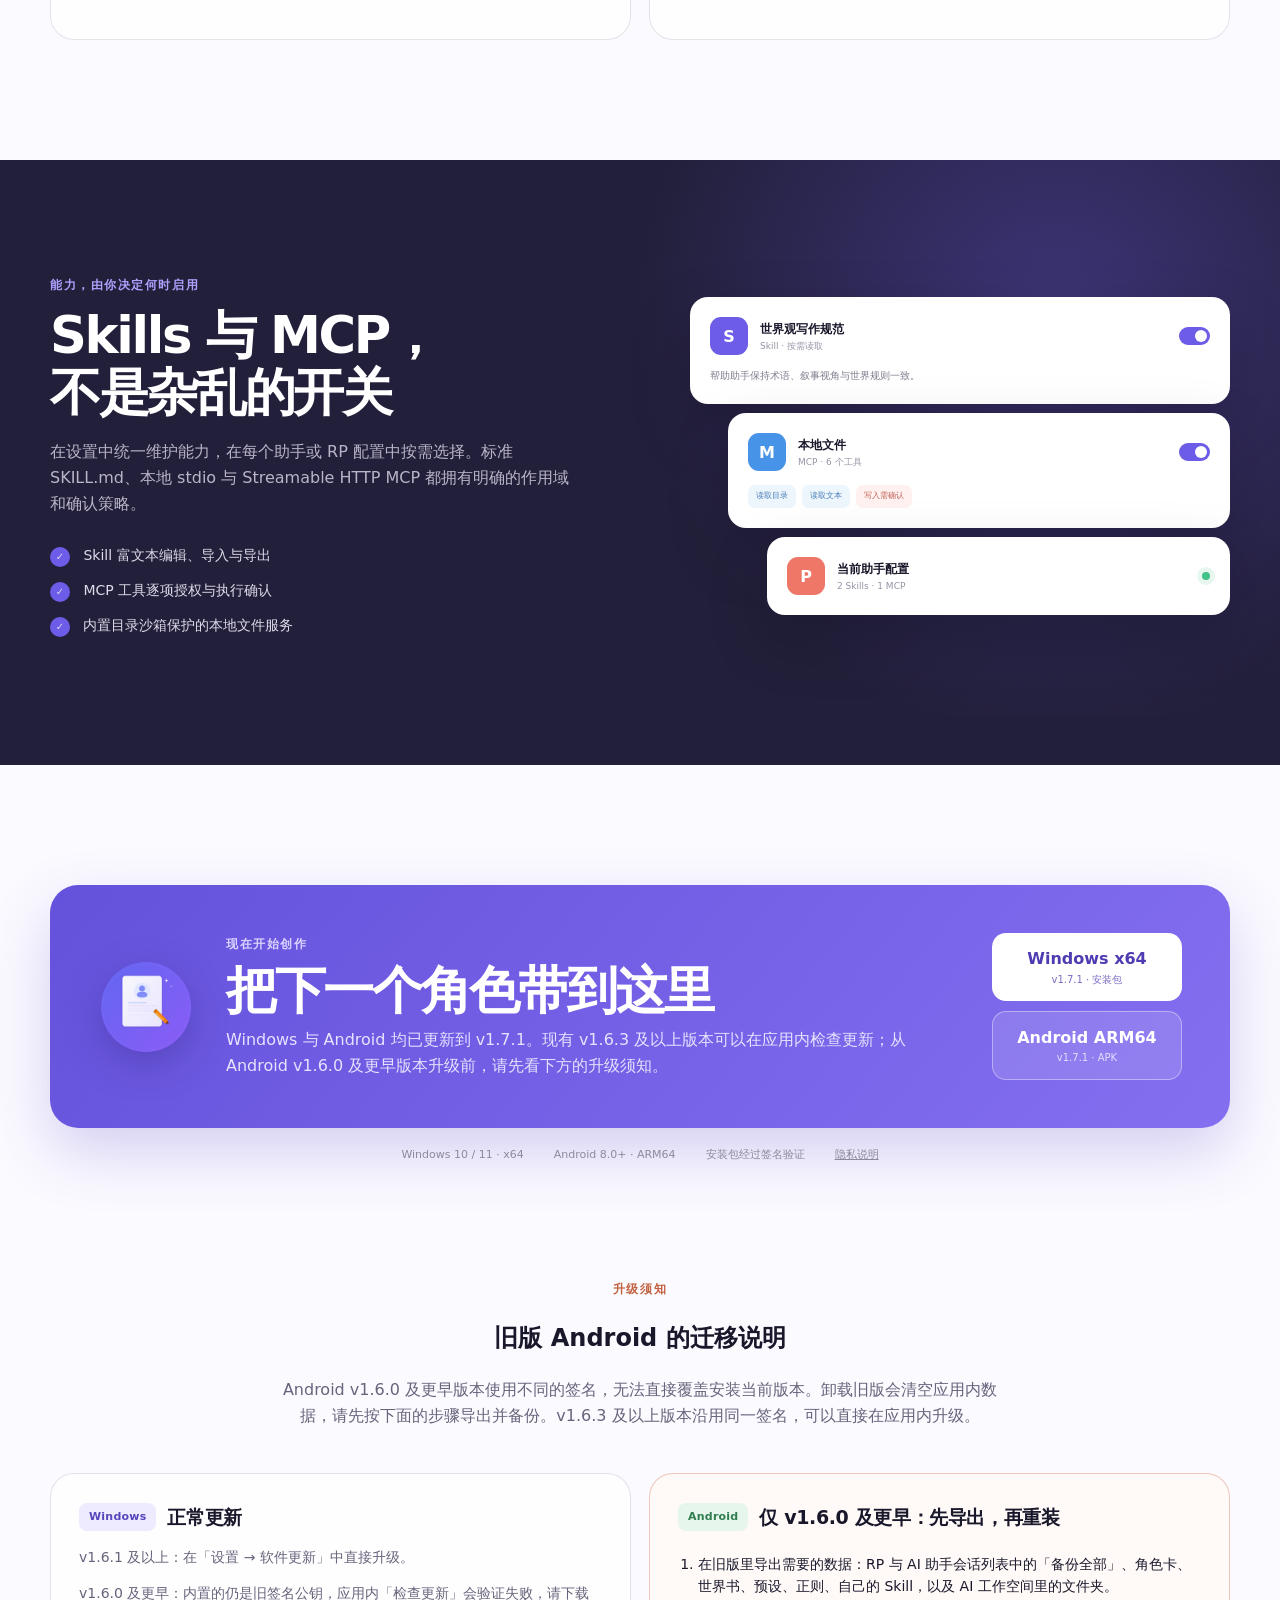
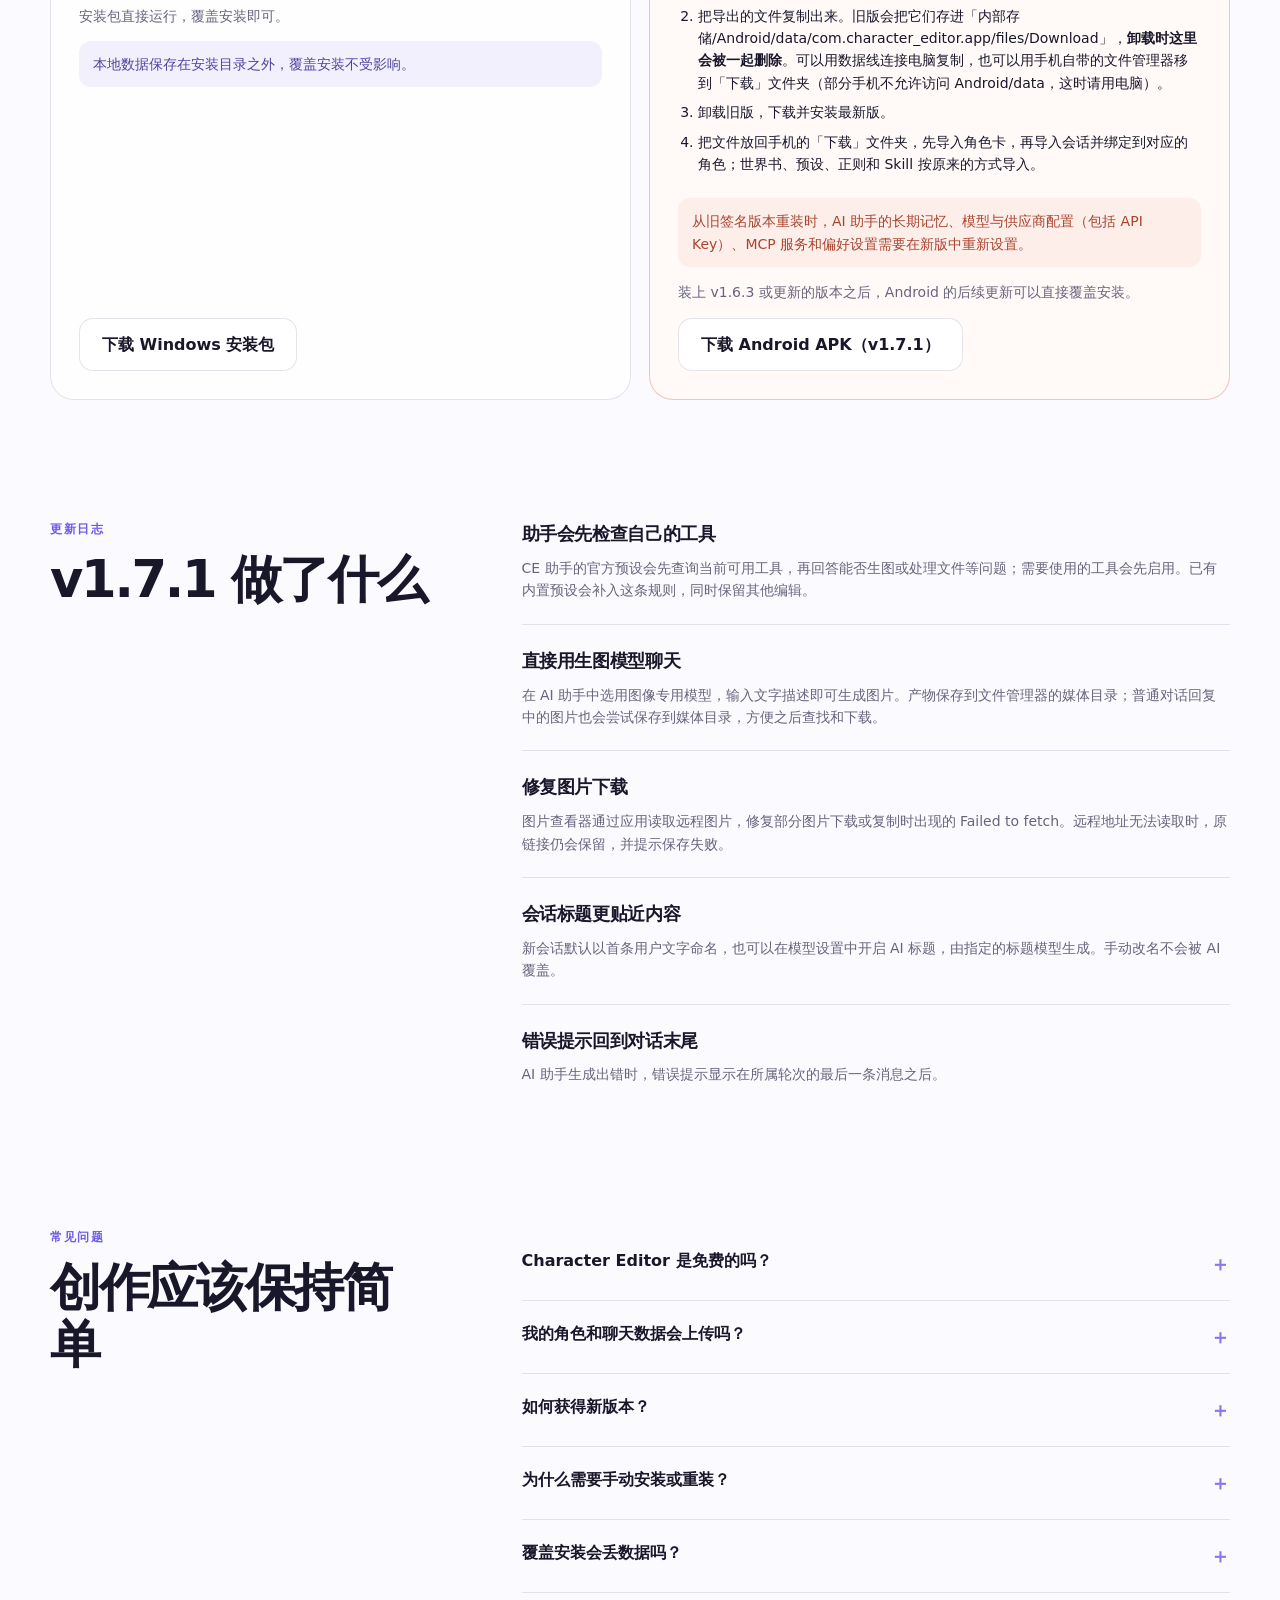
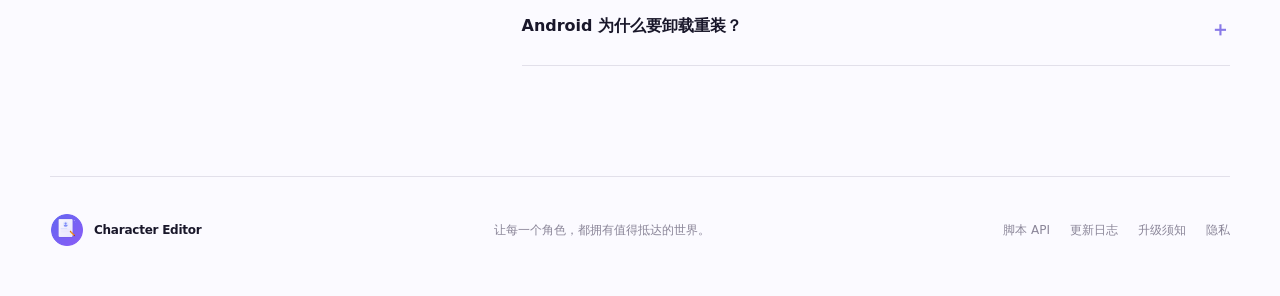
==== commit 10b57377: "docs: add character card script API guide" ====
--- a/index.html
+++ b/index.html
@@ -33,6 +33,7 @@
       <a href="#features">功能</a>
       <a href="#capabilities">能力</a>
       <a href="#download">下载</a>
+      <a href="script-api.html">脚本 API</a>
       <a href="#changelog">更新日志</a>
     </nav>
   </header>
@@ -209,7 +210,7 @@
   <footer class="section-shell">
     <a class="brand" href="#top"><img src="assets/icon.png" alt="" width="34" height="34"><span>Character Editor</span></a>
     <p>让每一个角色，都拥有值得抵达的世界。</p>
-    <div><a href="#changelog">更新日志</a><a href="#upgrade">升级须知</a><a href="privacy.html">隐私</a></div>
+    <div><a href="script-api.html">脚本 API</a><a href="#changelog">更新日志</a><a href="#upgrade">升级须知</a><a href="privacy.html">隐私</a></div>
   </footer>
 </body>
 </html>
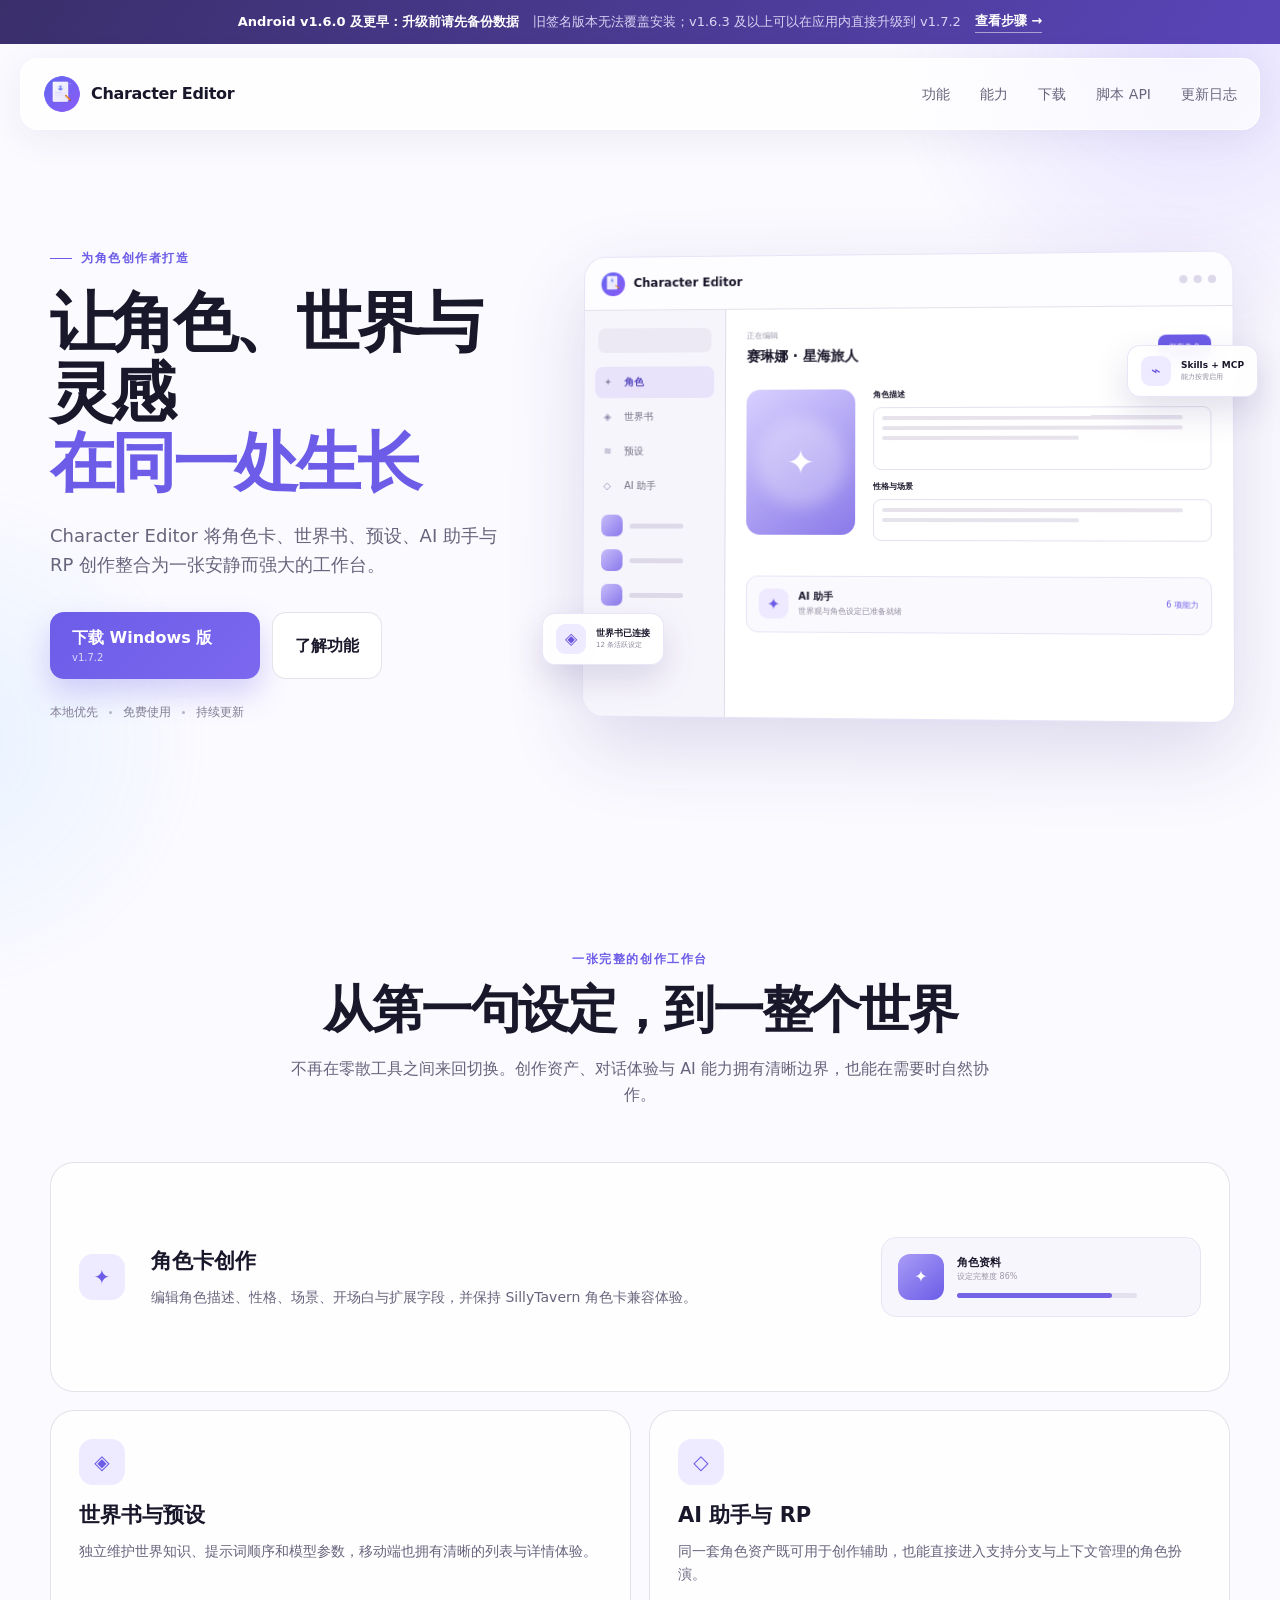
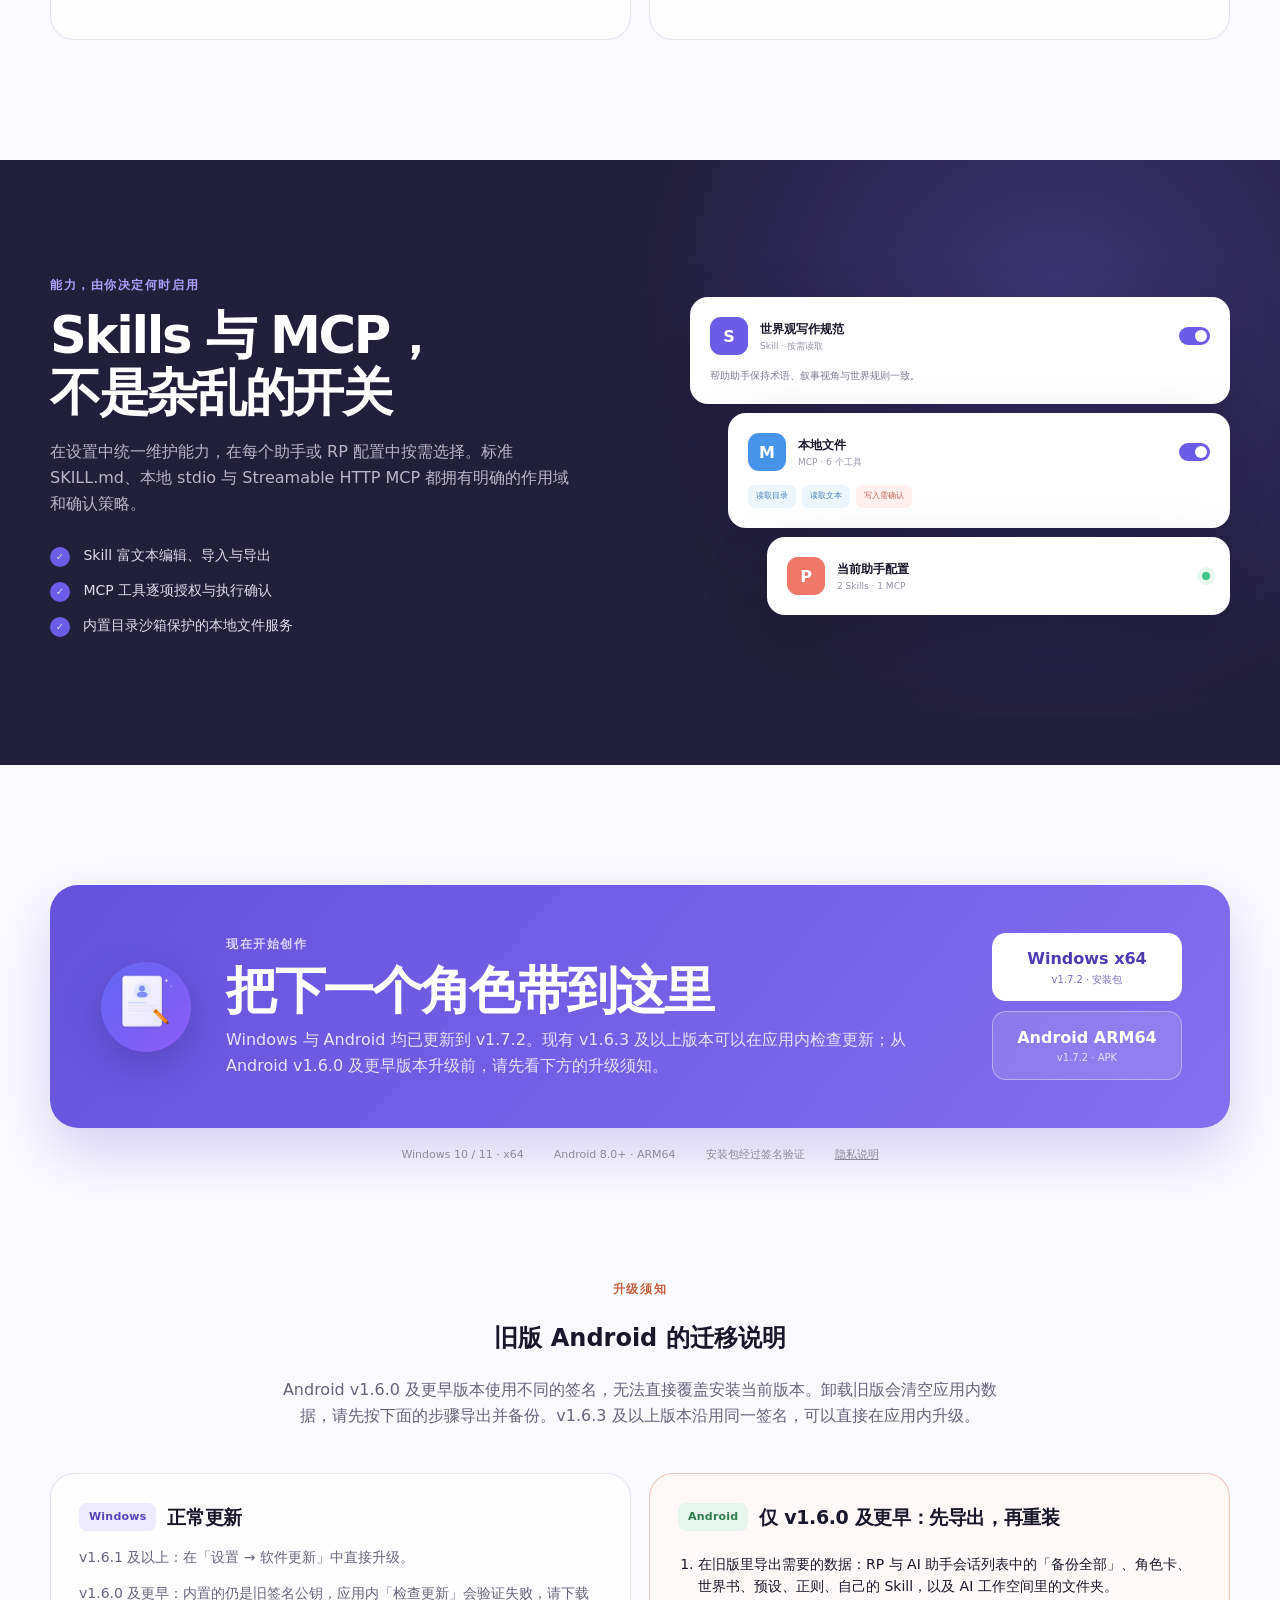
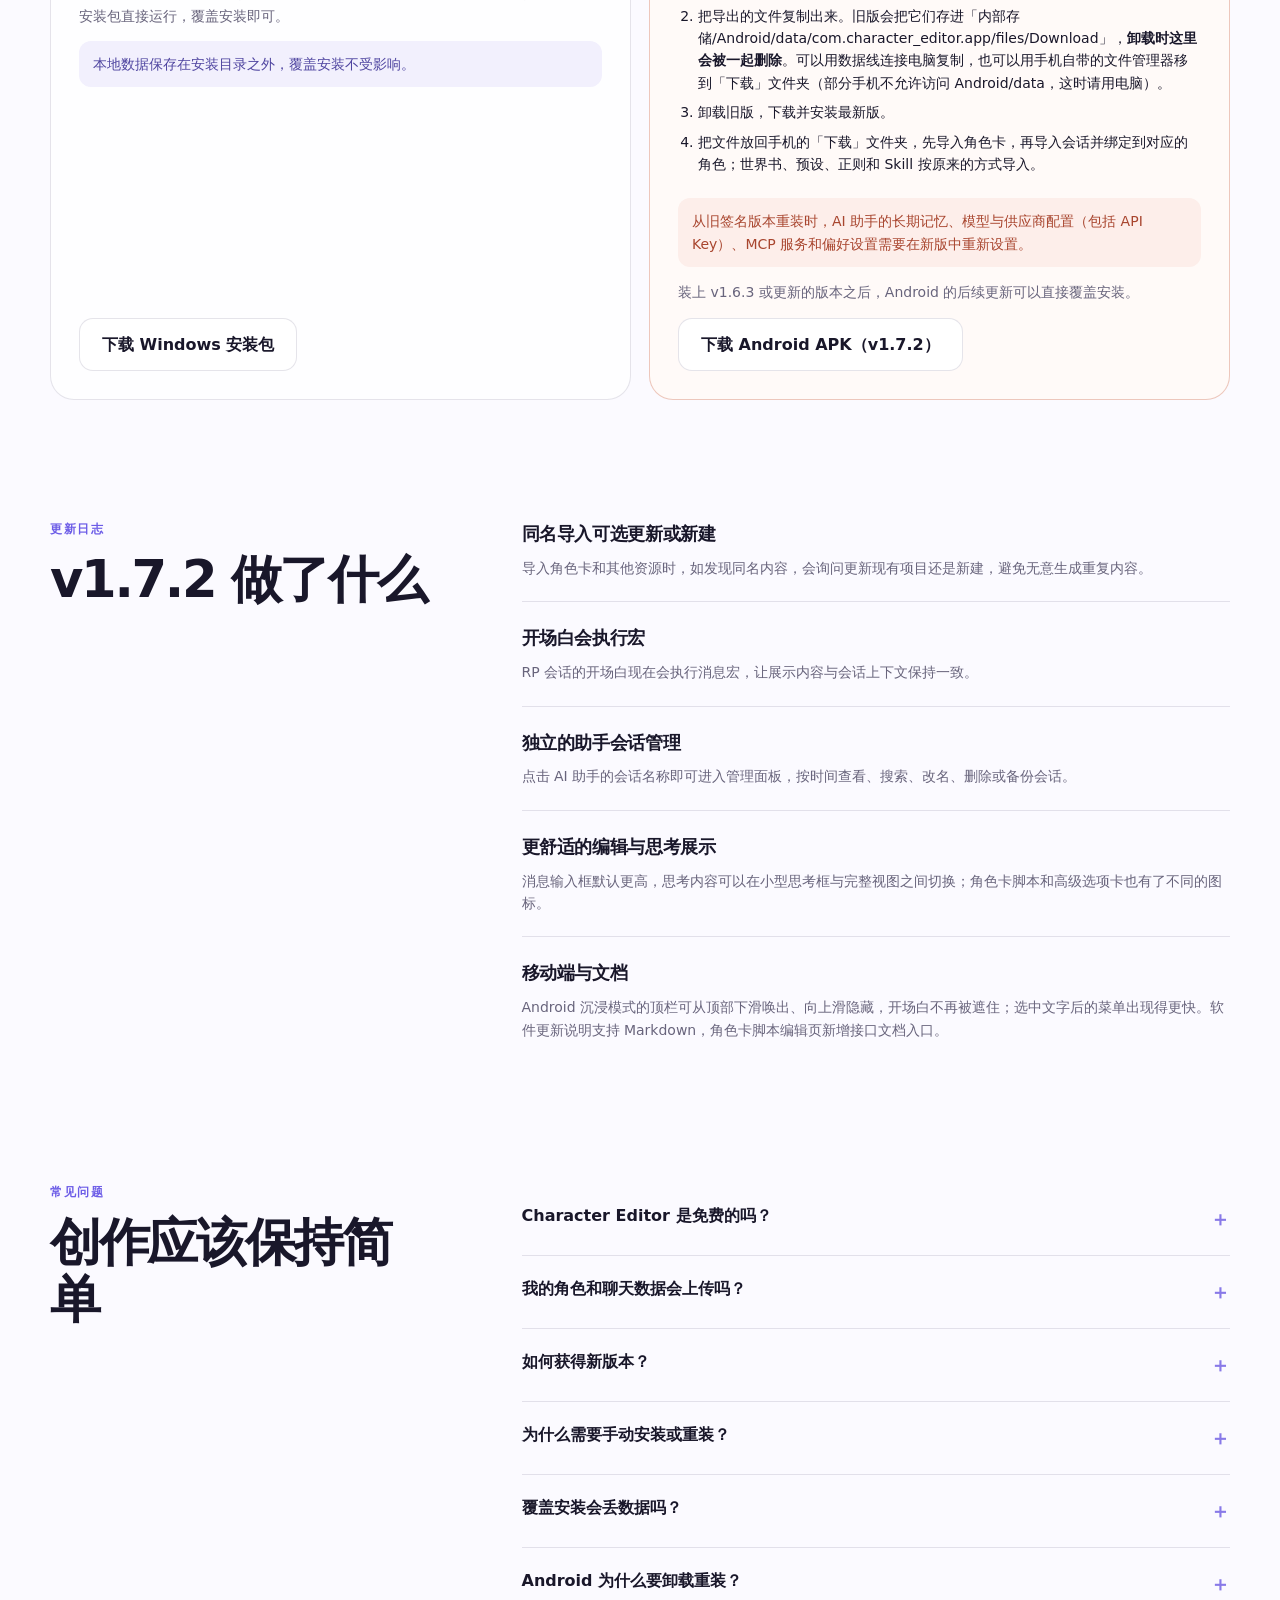
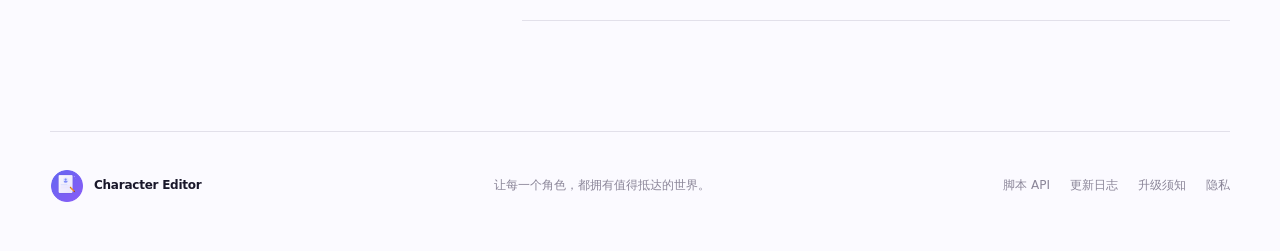
==== commit 2526a70f: "docs: publish v1.7.2 download and changelog" ====
--- a/index.html
+++ b/index.html
@@ -20,7 +20,7 @@
 
   <a class="upgrade-banner" href="#upgrade">
     <strong>Android v1.6.0 及更早：升级前请先备份数据</strong>
-    <span>旧签名版本无法覆盖安装；v1.6.3 及以上可以在应用内直接升级到 v1.7.1</span>
+    <span>旧签名版本无法覆盖安装；v1.6.3 及以上可以在应用内直接升级到 v1.7.2</span>
     <em>查看步骤 →</em>
   </a>
 
@@ -47,7 +47,7 @@
         <div class="hero-actions">
           <a class="button button-primary" href="https://pub-574cb9a14cd54d07bf69c82e02931fa3.r2.dev/CharacterEditor-Windows-x64-setup.exe">
             <span>下载 Windows 版</span>
-            <small>v1.7.1</small>
+            <small>v1.7.2</small>
           </a>
           <a class="button button-secondary" href="#features">了解功能</a>
         </div>
@@ -130,10 +130,10 @@
     <section class="download section-shell" id="download">
       <div class="download-card">
         <img src="assets/icon.png" alt="Character Editor 图标" width="96" height="96">
-        <div class="download-copy"><div class="section-kicker">现在开始创作</div><h2>把下一个角色带到这里</h2><p>Windows 与 Android 均已更新到 v1.7.1。现有 v1.6.3 及以上版本可以在应用内检查更新；从 Android v1.6.0 及更早版本升级前，请先看下方的升级须知。</p></div>
+        <div class="download-copy"><div class="section-kicker">现在开始创作</div><h2>把下一个角色带到这里</h2><p>Windows 与 Android 均已更新到 v1.7.2。现有 v1.6.3 及以上版本可以在应用内检查更新；从 Android v1.6.0 及更早版本升级前，请先看下方的升级须知。</p></div>
         <div class="download-actions">
-          <a class="button button-light" href="https://pub-574cb9a14cd54d07bf69c82e02931fa3.r2.dev/CharacterEditor-Windows-x64-setup.exe"><span>Windows x64</span><small>v1.7.1 · 安装包</small></a>
-          <a class="button button-android" href="https://pub-574cb9a14cd54d07bf69c82e02931fa3.r2.dev/CharacterEditor-Android-arm64.apk"><span>Android ARM64</span><small>v1.7.1 · APK</small></a>
+          <a class="button button-light" href="https://pub-574cb9a14cd54d07bf69c82e02931fa3.r2.dev/CharacterEditor-Windows-x64-setup.exe"><span>Windows x64</span><small>v1.7.2 · 安装包</small></a>
+          <a class="button button-android" href="https://pub-574cb9a14cd54d07bf69c82e02931fa3.r2.dev/CharacterEditor-Android-arm64.apk"><span>Android ARM64</span><small>v1.7.2 · APK</small></a>
         </div>
       </div>
       <div class="download-meta"><span>Windows 10 / 11 · x64</span><span>Android 8.0+ · ARM64</span><span>安装包经过签名验证</span><a href="privacy.html">隐私说明</a></div>
@@ -163,33 +163,33 @@
           </ol>
           <p class="upgrade-note danger">从旧签名版本重装时，AI 助手的长期记忆、模型与供应商配置（包括 API Key）、MCP 服务和偏好设置需要在新版中重新设置。</p>
           <p>装上 v1.6.3 或更新的版本之后，Android 的后续更新可以直接覆盖安装。</p>
-          <a class="button button-secondary" href="https://pub-574cb9a14cd54d07bf69c82e02931fa3.r2.dev/CharacterEditor-Android-arm64.apk">下载 Android APK（v1.7.1）</a>
+          <a class="button button-secondary" href="https://pub-574cb9a14cd54d07bf69c82e02931fa3.r2.dev/CharacterEditor-Android-arm64.apk">下载 Android APK（v1.7.2）</a>
         </article>
       </div>
     </section>
 
     <section class="changelog section-shell" id="changelog">
-      <div><div class="section-kicker">更新日志</div><h2>v1.7.1 做了什么</h2></div>
+      <div><div class="section-kicker">更新日志</div><h2>v1.7.2 做了什么</h2></div>
       <div class="changelog-list">
         <article>
-          <h3>助手会先检查自己的工具</h3>
-          <p>CE 助手的官方预设会先查询当前可用工具，再回答能否生图或处理文件等问题；需要使用的工具会先启用。已有内置预设会补入这条规则，同时保留其他编辑。</p>
-        </article>
-        <article>
-          <h3>直接用生图模型聊天</h3>
-          <p>在 AI 助手中选用图像专用模型，输入文字描述即可生成图片。产物保存到文件管理器的媒体目录；普通对话回复中的图片也会尝试保存到媒体目录，方便之后查找和下载。</p>
-        </article>
-        <article>
-          <h3>修复图片下载</h3>
-          <p>图片查看器通过应用读取远程图片，修复部分图片下载或复制时出现的 Failed to fetch。远程地址无法读取时，原链接仍会保留，并提示保存失败。</p>
-        </article>
-        <article>
-          <h3>会话标题更贴近内容</h3>
-          <p>新会话默认以首条用户文字命名，也可以在模型设置中开启 AI 标题，由指定的标题模型生成。手动改名不会被 AI 覆盖。</p>
-        </article>
-        <article>
-          <h3>错误提示回到对话末尾</h3>
-          <p>AI 助手生成出错时，错误提示显示在所属轮次的最后一条消息之后。</p>
+          <h3>同名导入可选更新或新建</h3>
+          <p>导入角色卡和其他资源时，如发现同名内容，会询问更新现有项目还是新建，避免无意生成重复内容。</p>
+        </article>
+        <article>
+          <h3>开场白会执行宏</h3>
+          <p>RP 会话的开场白现在会执行消息宏，让展示内容与会话上下文保持一致。</p>
+        </article>
+        <article>
+          <h3>独立的助手会话管理</h3>
+          <p>点击 AI 助手的会话名称即可进入管理面板，按时间查看、搜索、改名、删除或备份会话。</p>
+        </article>
+        <article>
+          <h3>更舒适的编辑与思考展示</h3>
+          <p>消息输入框默认更高，思考内容可以在小型思考框与完整视图之间切换；角色卡脚本和高级选项卡也有了不同的图标。</p>
+        </article>
+        <article>
+          <h3>移动端与文档</h3>
+          <p>Android 沉浸模式的顶栏可从顶部下滑唤出、向上滑隐藏，开场白不再被遮住；选中文字后的菜单出现得更快。软件更新说明支持 Markdown，角色卡脚本编辑页新增<a href="script-api.html">接口文档</a>入口。</p>
         </article>
       </div>
     </section>
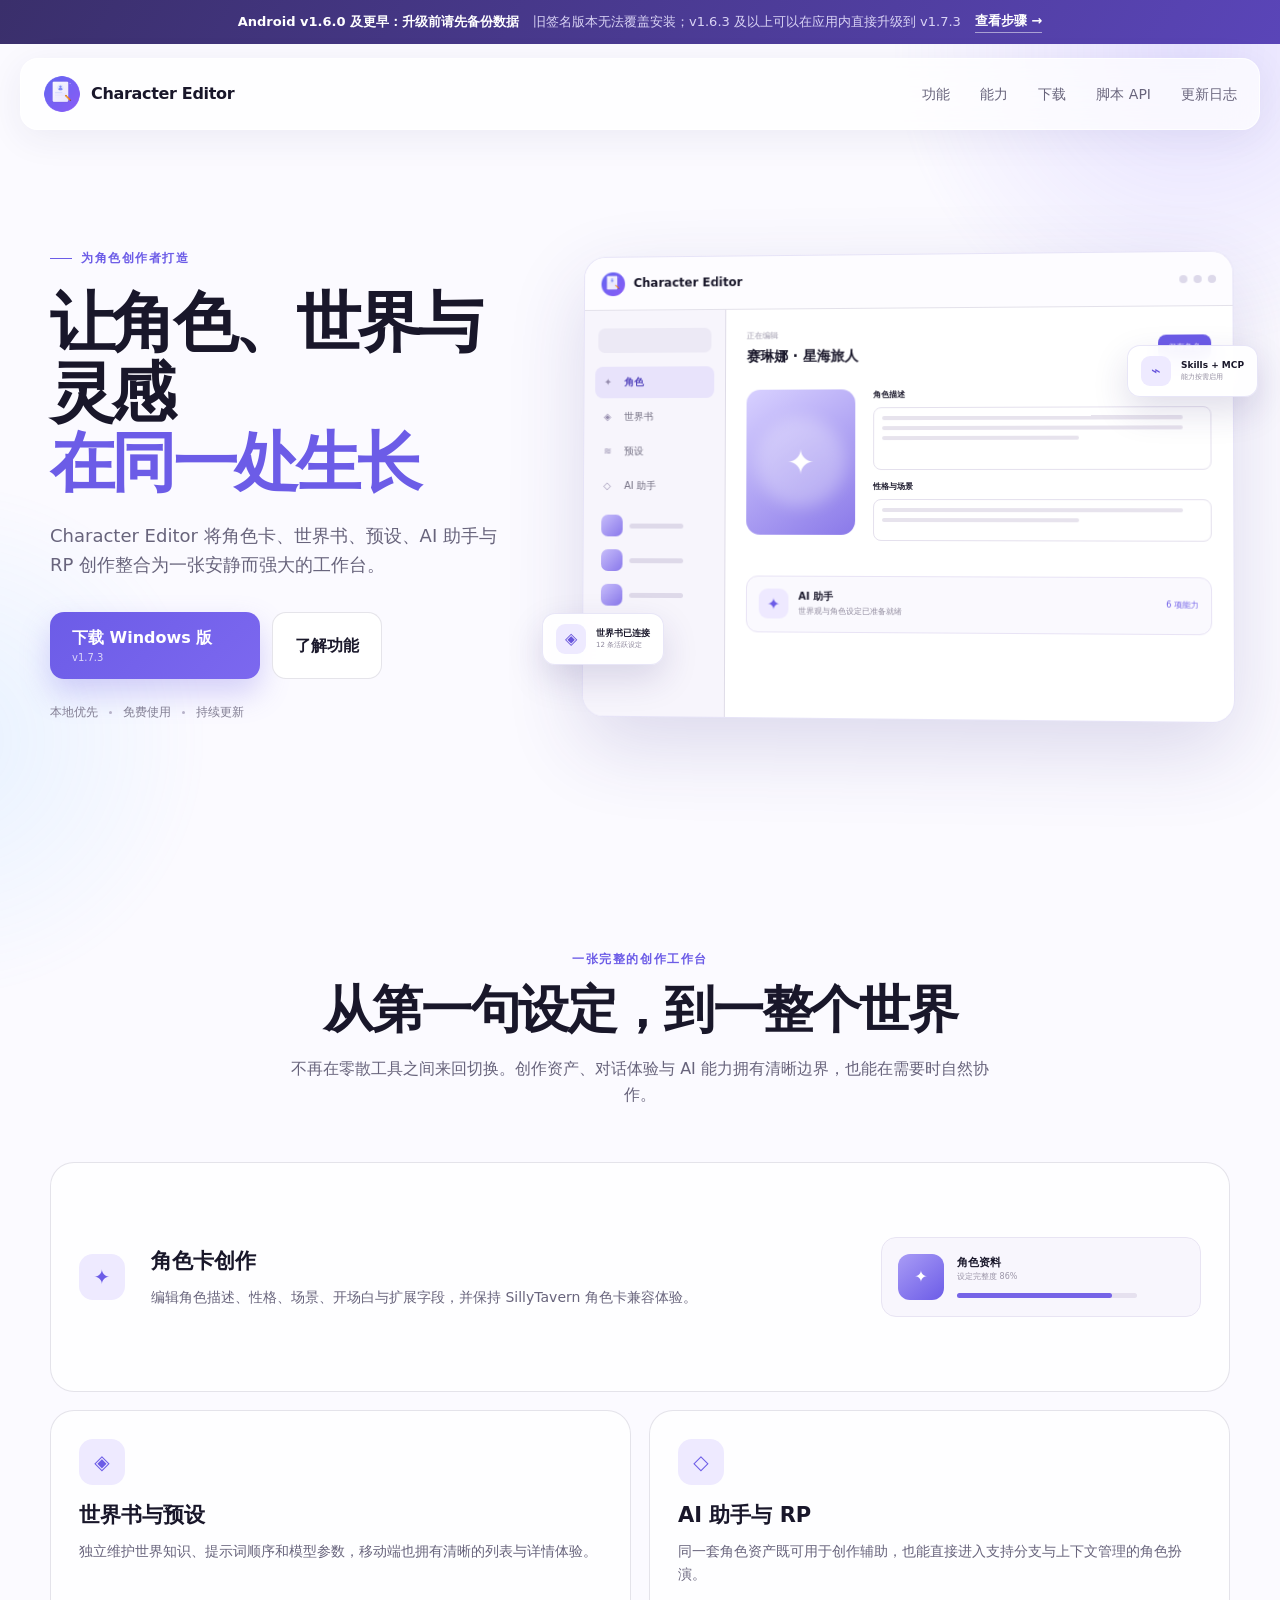
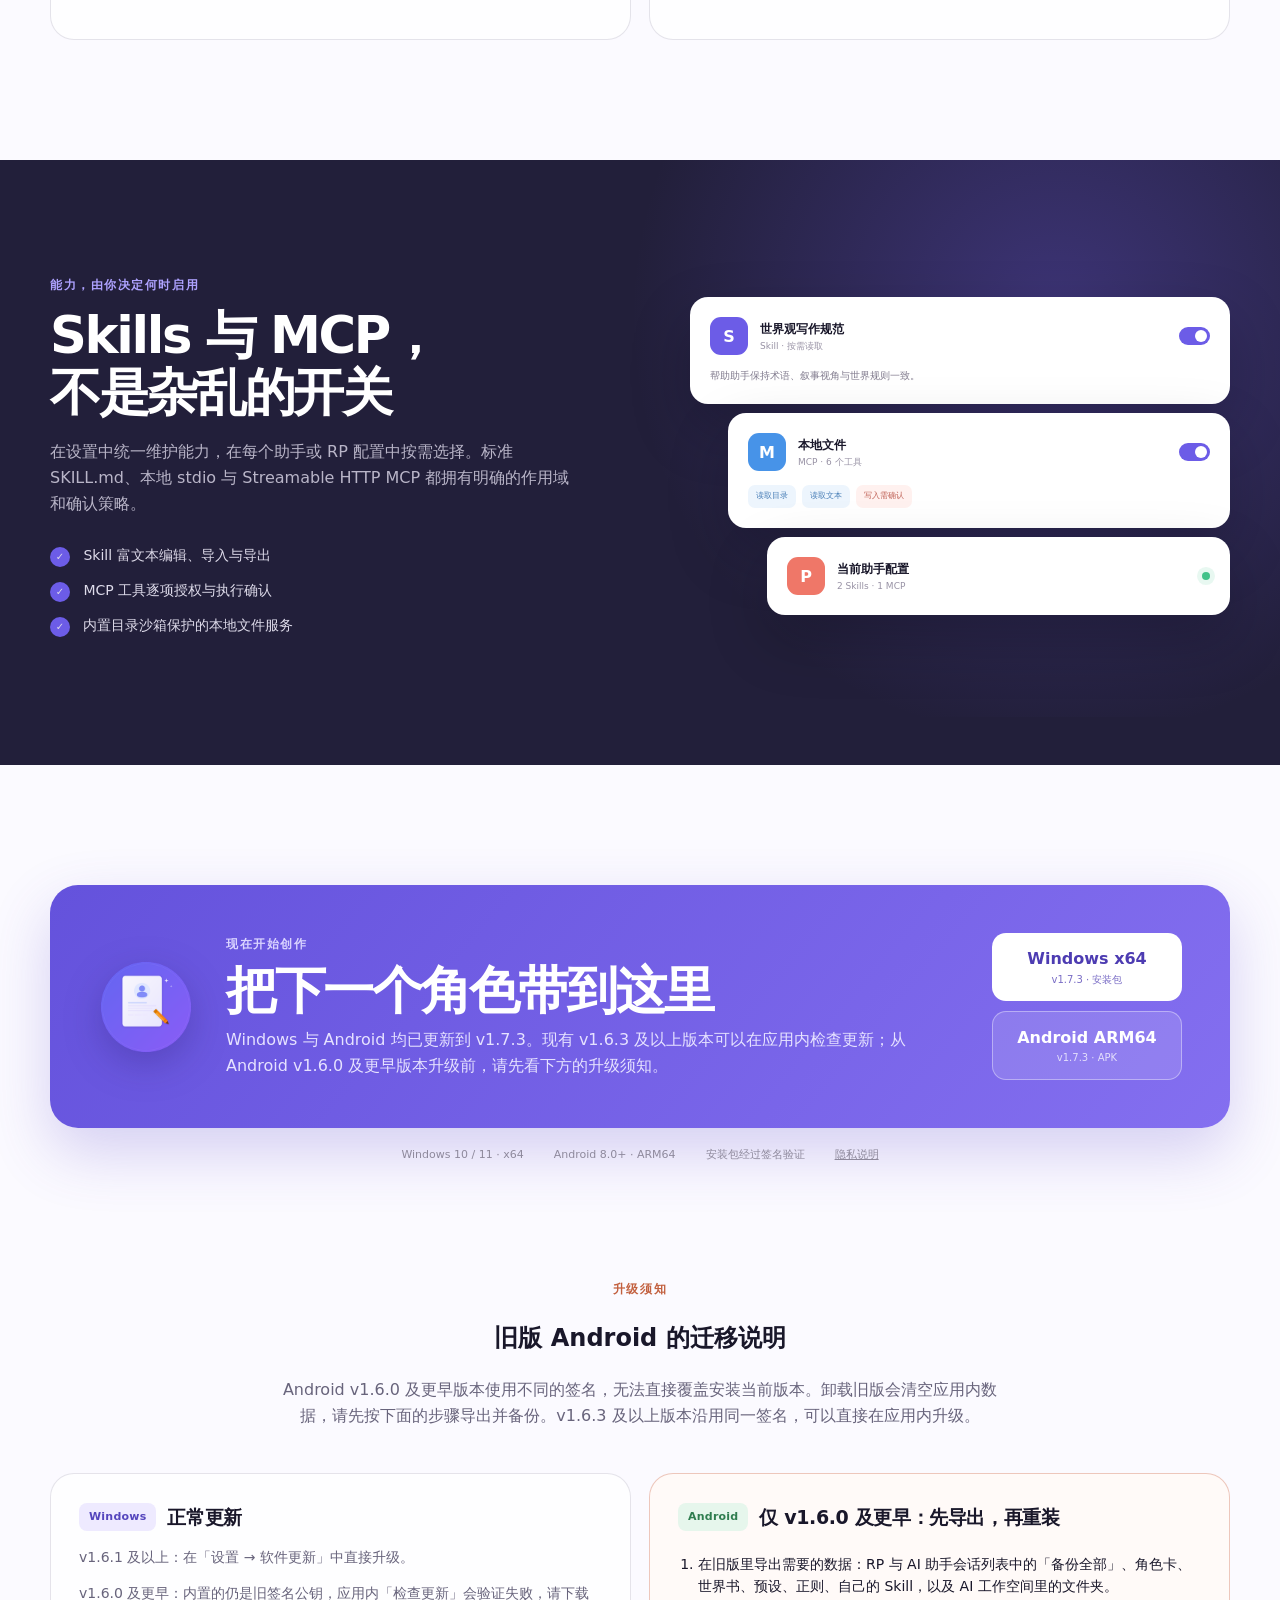
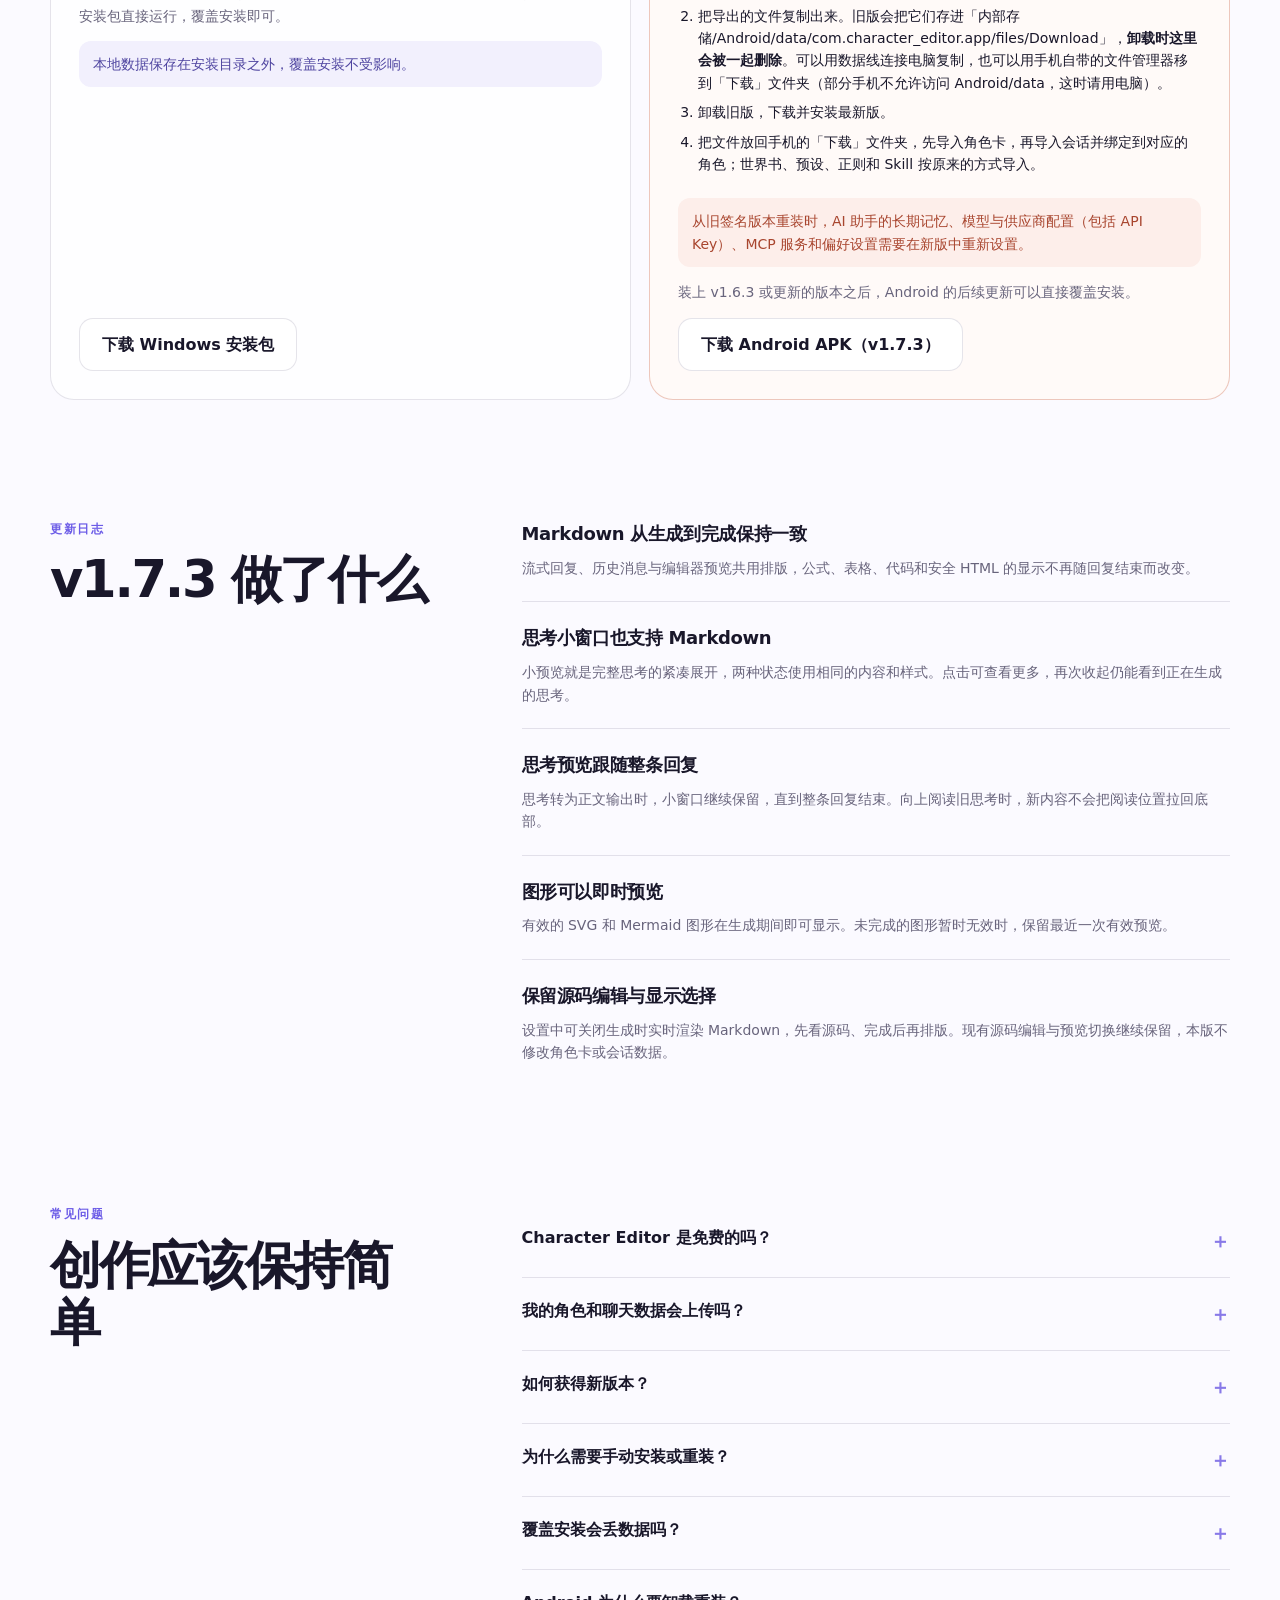
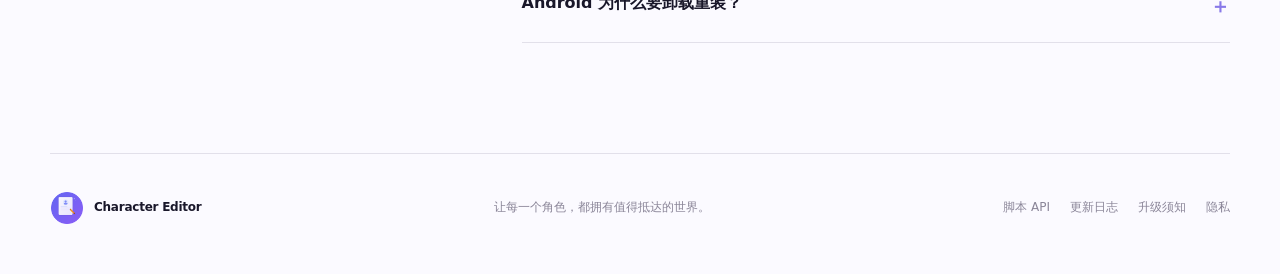
==== commit f3cd4866: "docs: publish v1.7.3 download labels and changelog" ====
--- a/index.html
+++ b/index.html
@@ -20,7 +20,7 @@
 
   <a class="upgrade-banner" href="#upgrade">
     <strong>Android v1.6.0 及更早：升级前请先备份数据</strong>
-    <span>旧签名版本无法覆盖安装；v1.6.3 及以上可以在应用内直接升级到 v1.7.2</span>
+    <span>旧签名版本无法覆盖安装；v1.6.3 及以上可以在应用内直接升级到 v1.7.3</span>
     <em>查看步骤 →</em>
   </a>
 
@@ -47,7 +47,7 @@
         <div class="hero-actions">
           <a class="button button-primary" href="https://pub-574cb9a14cd54d07bf69c82e02931fa3.r2.dev/CharacterEditor-Windows-x64-setup.exe">
             <span>下载 Windows 版</span>
-            <small>v1.7.2</small>
+            <small>v1.7.3</small>
           </a>
           <a class="button button-secondary" href="#features">了解功能</a>
         </div>
@@ -130,10 +130,10 @@
     <section class="download section-shell" id="download">
       <div class="download-card">
         <img src="assets/icon.png" alt="Character Editor 图标" width="96" height="96">
-        <div class="download-copy"><div class="section-kicker">现在开始创作</div><h2>把下一个角色带到这里</h2><p>Windows 与 Android 均已更新到 v1.7.2。现有 v1.6.3 及以上版本可以在应用内检查更新；从 Android v1.6.0 及更早版本升级前，请先看下方的升级须知。</p></div>
+        <div class="download-copy"><div class="section-kicker">现在开始创作</div><h2>把下一个角色带到这里</h2><p>Windows 与 Android 均已更新到 v1.7.3。现有 v1.6.3 及以上版本可以在应用内检查更新；从 Android v1.6.0 及更早版本升级前，请先看下方的升级须知。</p></div>
         <div class="download-actions">
-          <a class="button button-light" href="https://pub-574cb9a14cd54d07bf69c82e02931fa3.r2.dev/CharacterEditor-Windows-x64-setup.exe"><span>Windows x64</span><small>v1.7.2 · 安装包</small></a>
-          <a class="button button-android" href="https://pub-574cb9a14cd54d07bf69c82e02931fa3.r2.dev/CharacterEditor-Android-arm64.apk"><span>Android ARM64</span><small>v1.7.2 · APK</small></a>
+          <a class="button button-light" href="https://pub-574cb9a14cd54d07bf69c82e02931fa3.r2.dev/CharacterEditor-Windows-x64-setup.exe"><span>Windows x64</span><small>v1.7.3 · 安装包</small></a>
+          <a class="button button-android" href="https://pub-574cb9a14cd54d07bf69c82e02931fa3.r2.dev/CharacterEditor-Android-arm64.apk"><span>Android ARM64</span><small>v1.7.3 · APK</small></a>
         </div>
       </div>
       <div class="download-meta"><span>Windows 10 / 11 · x64</span><span>Android 8.0+ · ARM64</span><span>安装包经过签名验证</span><a href="privacy.html">隐私说明</a></div>
@@ -163,33 +163,33 @@
           </ol>
           <p class="upgrade-note danger">从旧签名版本重装时，AI 助手的长期记忆、模型与供应商配置（包括 API Key）、MCP 服务和偏好设置需要在新版中重新设置。</p>
           <p>装上 v1.6.3 或更新的版本之后，Android 的后续更新可以直接覆盖安装。</p>
-          <a class="button button-secondary" href="https://pub-574cb9a14cd54d07bf69c82e02931fa3.r2.dev/CharacterEditor-Android-arm64.apk">下载 Android APK（v1.7.2）</a>
+          <a class="button button-secondary" href="https://pub-574cb9a14cd54d07bf69c82e02931fa3.r2.dev/CharacterEditor-Android-arm64.apk">下载 Android APK（v1.7.3）</a>
         </article>
       </div>
     </section>
 
     <section class="changelog section-shell" id="changelog">
-      <div><div class="section-kicker">更新日志</div><h2>v1.7.2 做了什么</h2></div>
+      <div><div class="section-kicker">更新日志</div><h2>v1.7.3 做了什么</h2></div>
       <div class="changelog-list">
         <article>
-          <h3>同名导入可选更新或新建</h3>
-          <p>导入角色卡和其他资源时，如发现同名内容，会询问更新现有项目还是新建，避免无意生成重复内容。</p>
-        </article>
-        <article>
-          <h3>开场白会执行宏</h3>
-          <p>RP 会话的开场白现在会执行消息宏，让展示内容与会话上下文保持一致。</p>
-        </article>
-        <article>
-          <h3>独立的助手会话管理</h3>
-          <p>点击 AI 助手的会话名称即可进入管理面板，按时间查看、搜索、改名、删除或备份会话。</p>
-        </article>
-        <article>
-          <h3>更舒适的编辑与思考展示</h3>
-          <p>消息输入框默认更高，思考内容可以在小型思考框与完整视图之间切换；角色卡脚本和高级选项卡也有了不同的图标。</p>
-        </article>
-        <article>
-          <h3>移动端与文档</h3>
-          <p>Android 沉浸模式的顶栏可从顶部下滑唤出、向上滑隐藏，开场白不再被遮住；选中文字后的菜单出现得更快。软件更新说明支持 Markdown，角色卡脚本编辑页新增<a href="script-api.html">接口文档</a>入口。</p>
+          <h3>Markdown 从生成到完成保持一致</h3>
+          <p>流式回复、历史消息与编辑器预览共用排版，公式、表格、代码和安全 HTML 的显示不再随回复结束而改变。</p>
+        </article>
+        <article>
+          <h3>思考小窗口也支持 Markdown</h3>
+          <p>小预览就是完整思考的紧凑展开，两种状态使用相同的内容和样式。点击可查看更多，再次收起仍能看到正在生成的思考。</p>
+        </article>
+        <article>
+          <h3>思考预览跟随整条回复</h3>
+          <p>思考转为正文输出时，小窗口继续保留，直到整条回复结束。向上阅读旧思考时，新内容不会把阅读位置拉回底部。</p>
+        </article>
+        <article>
+          <h3>图形可以即时预览</h3>
+          <p>有效的 SVG 和 Mermaid 图形在生成期间即可显示。未完成的图形暂时无效时，保留最近一次有效预览。</p>
+        </article>
+        <article>
+          <h3>保留源码编辑与显示选择</h3>
+          <p>设置中可关闭生成时实时渲染 Markdown，先看源码、完成后再排版。现有源码编辑与预览切换继续保留，本版不修改角色卡或会话数据。</p>
         </article>
       </div>
     </section>
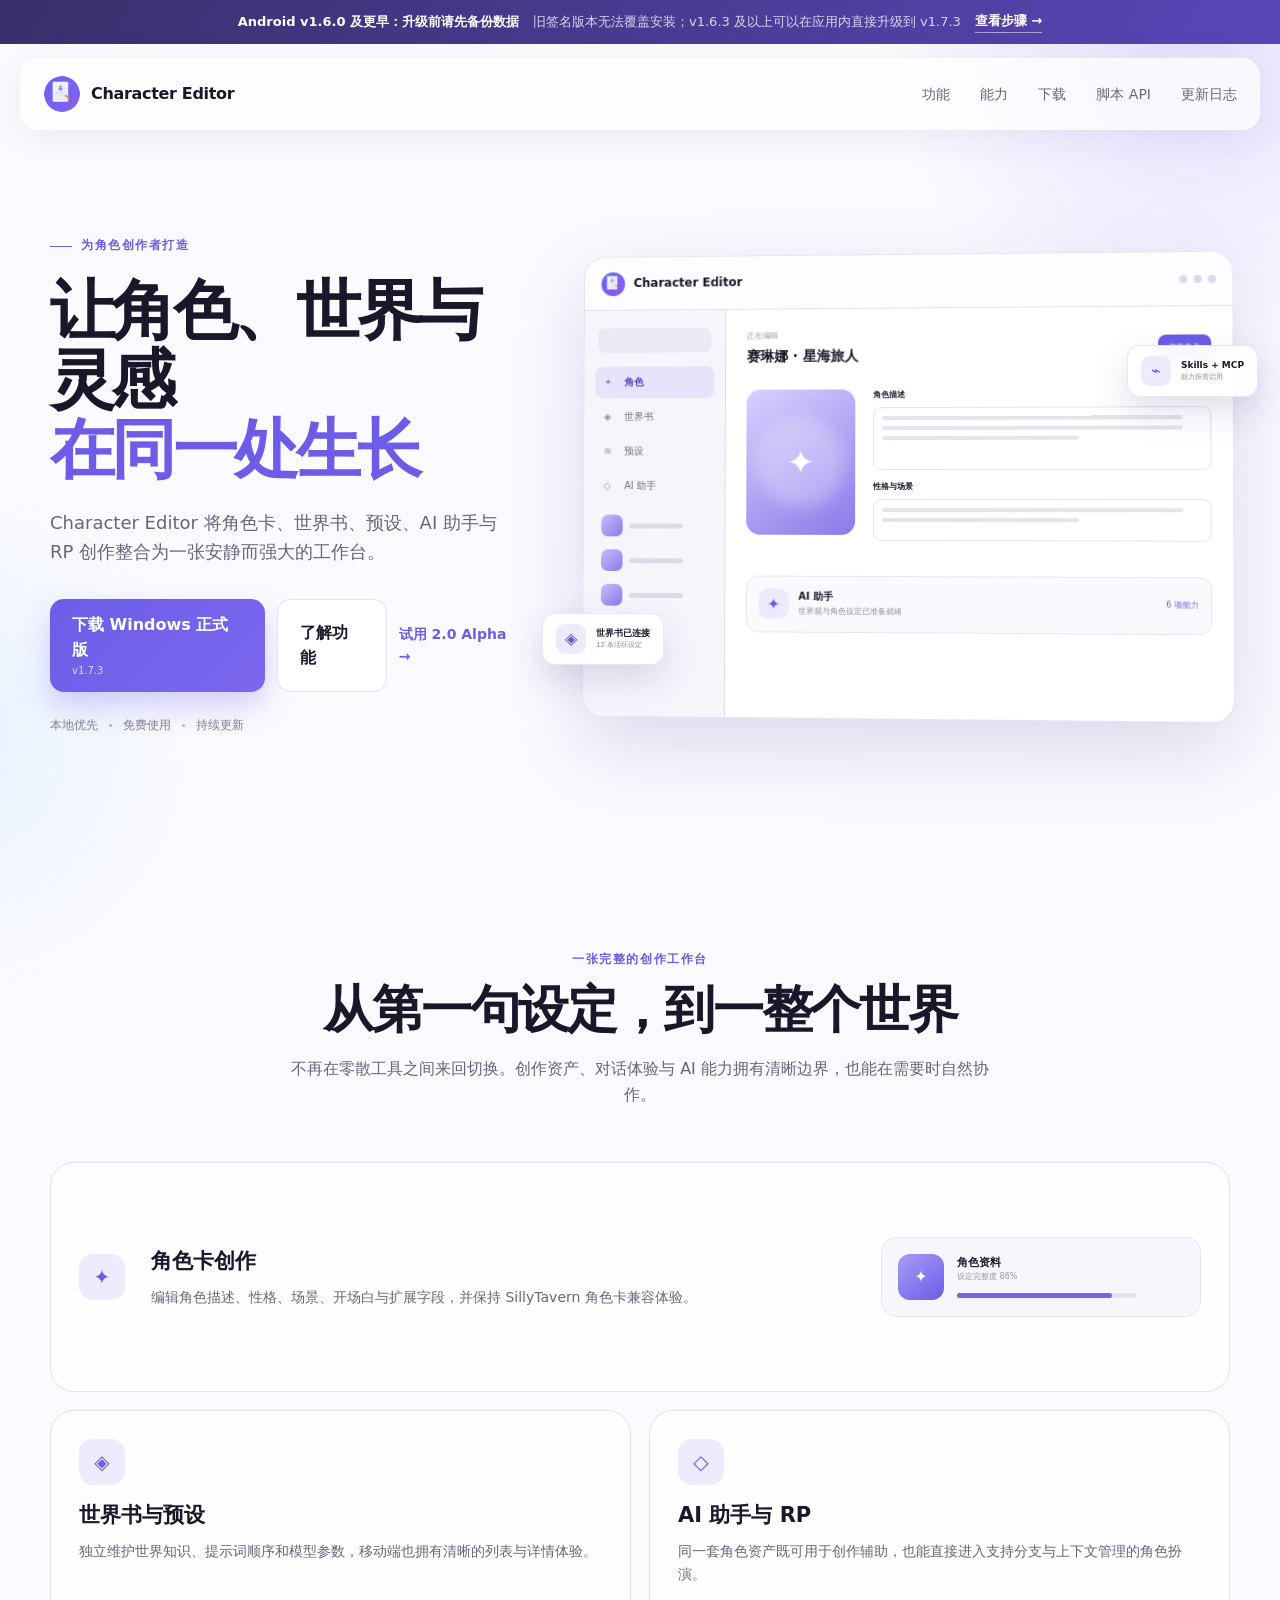
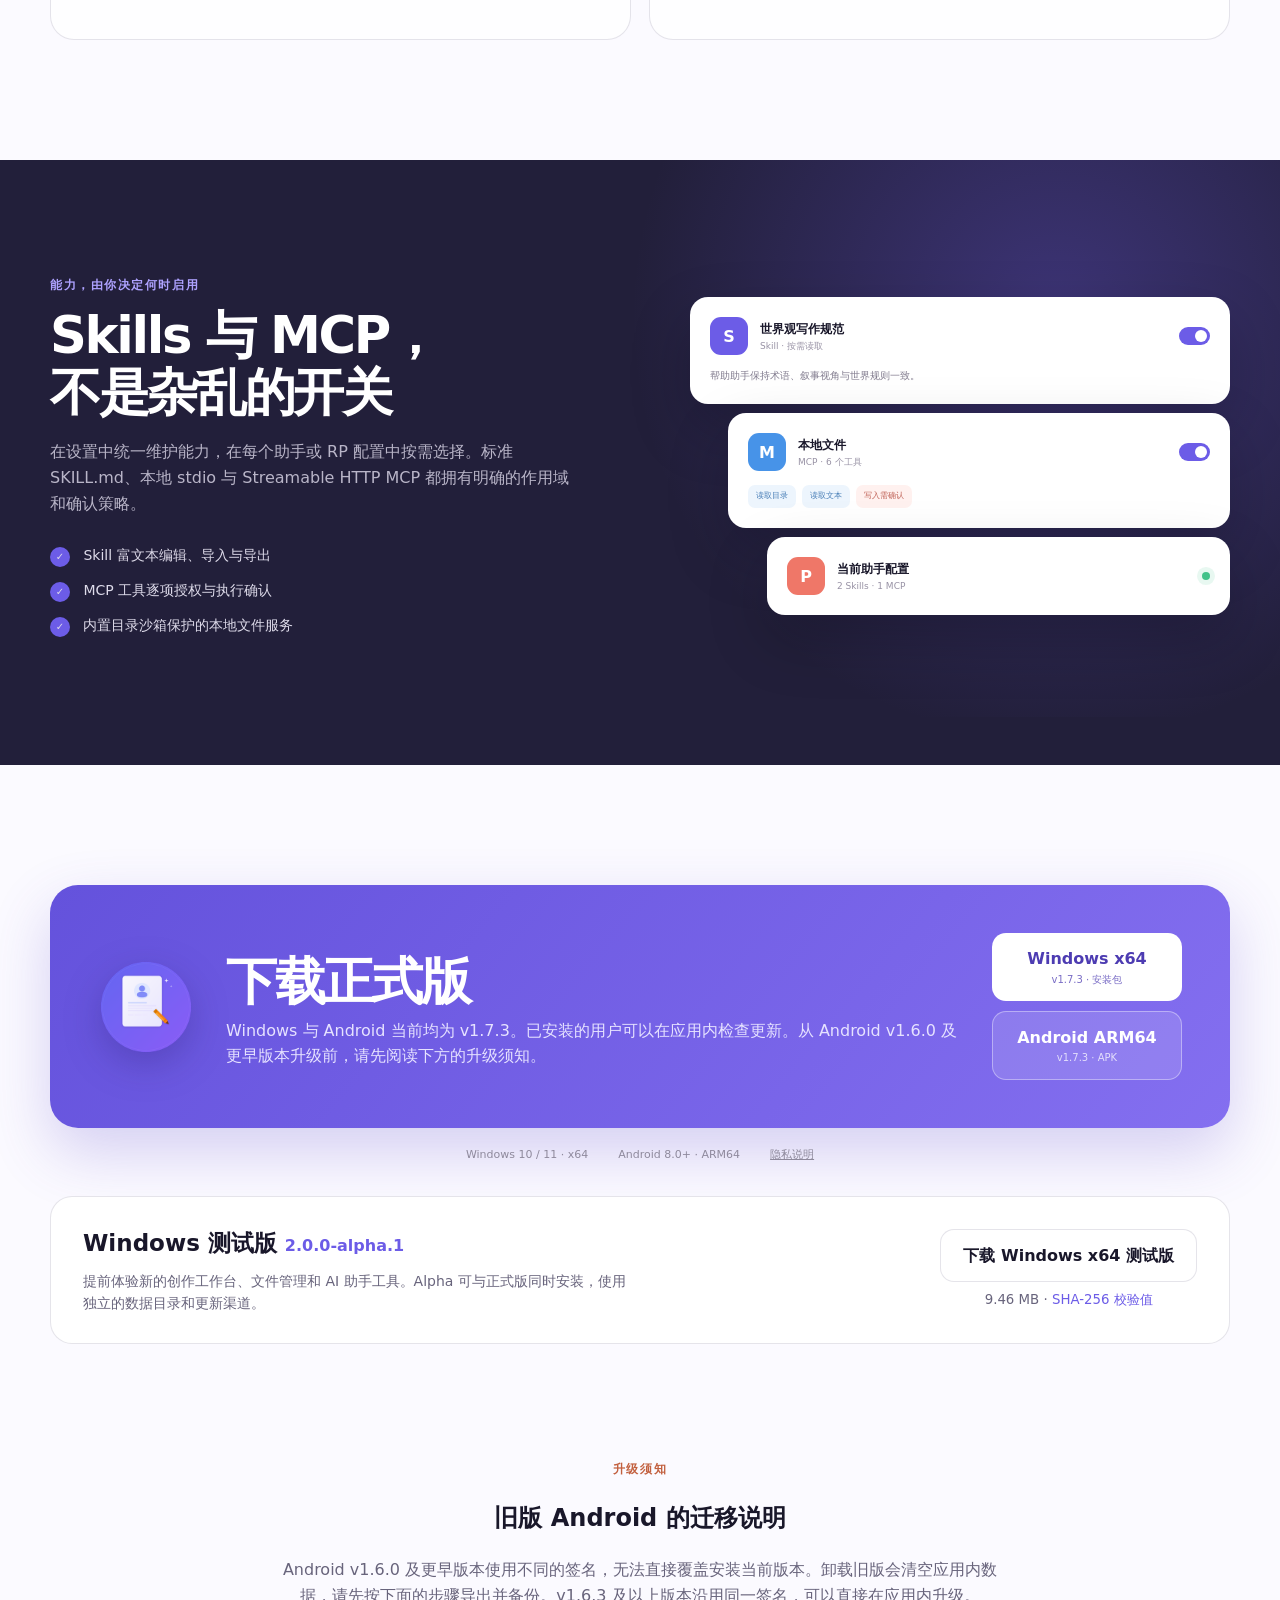
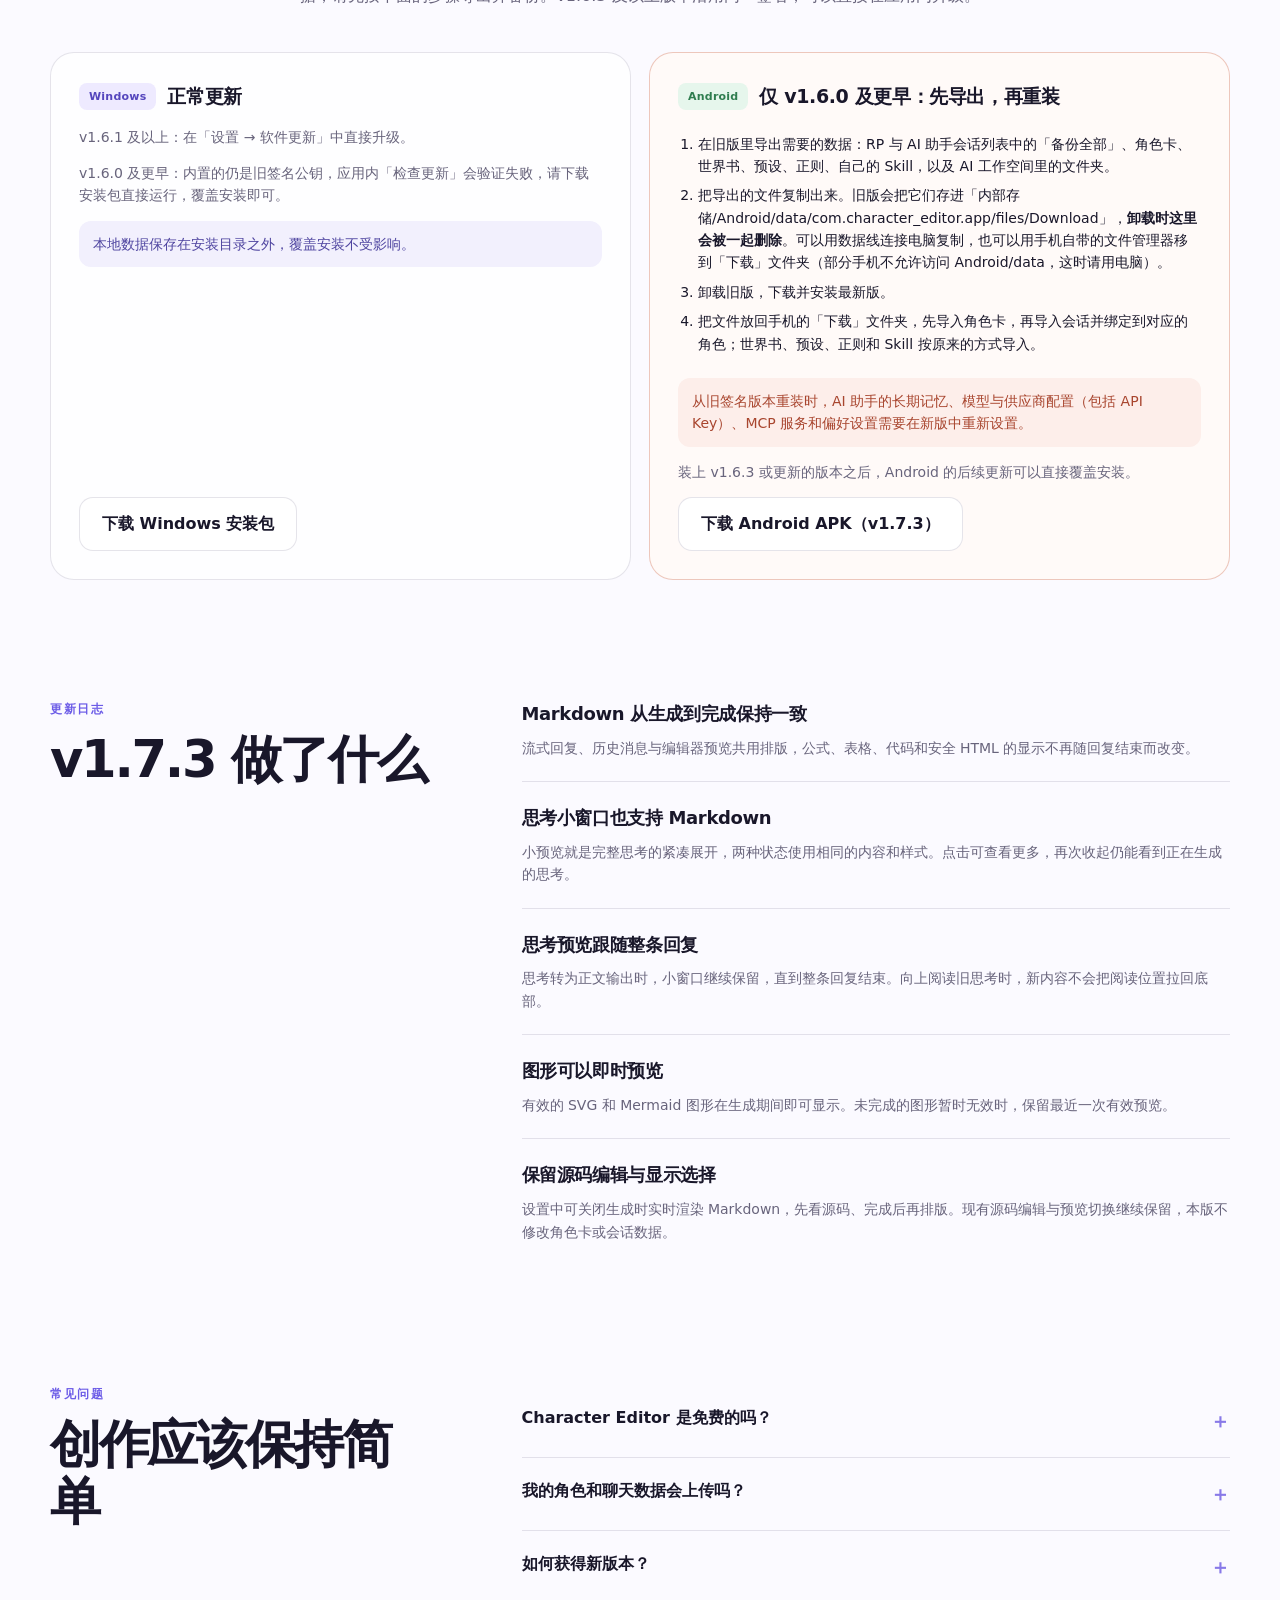
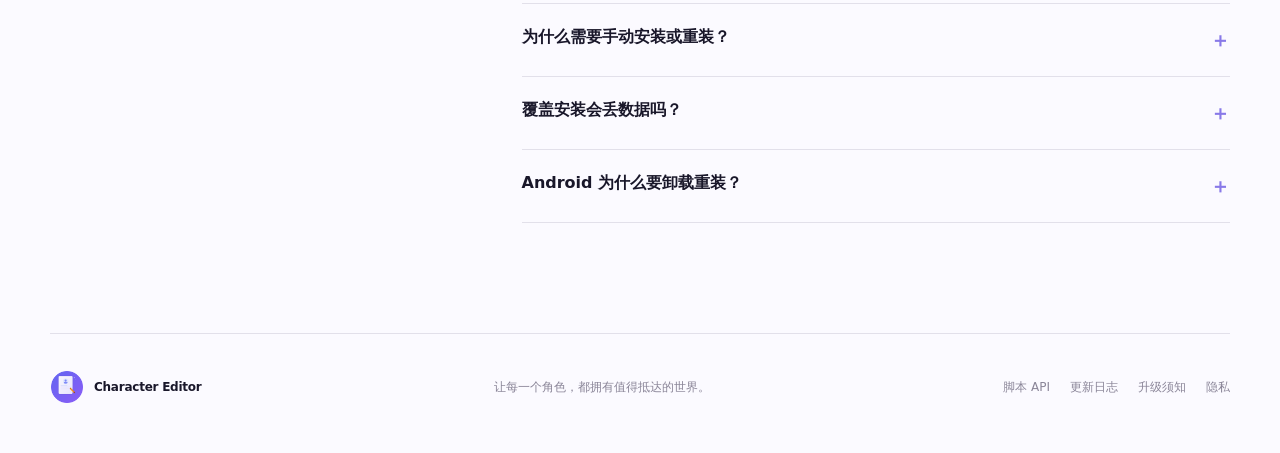
==== commit 3b79ac7f: "feat: publish windows alpha download alongside stable releases" ====
--- a/index.html
+++ b/index.html
@@ -46,10 +46,11 @@
         <p class="hero-lead">Character Editor 将角色卡、世界书、预设、AI 助手与 RP 创作整合为一张安静而强大的工作台。</p>
         <div class="hero-actions">
           <a class="button button-primary" href="https://pub-574cb9a14cd54d07bf69c82e02931fa3.r2.dev/CharacterEditor-Windows-x64-setup.exe">
-            <span>下载 Windows 版</span>
+            <span>下载 Windows 正式版</span>
             <small>v1.7.3</small>
           </a>
           <a class="button button-secondary" href="#features">了解功能</a>
+          <a class="alpha-jump" href="#alpha">试用 2.0 Alpha →</a>
         </div>
         <div class="trust-row" aria-label="产品特性">
           <span>本地优先</span><i></i><span>免费使用</span><i></i><span>持续更新</span>
@@ -130,13 +131,23 @@
     <section class="download section-shell" id="download">
       <div class="download-card">
         <img src="assets/icon.png" alt="Character Editor 图标" width="96" height="96">
-        <div class="download-copy"><div class="section-kicker">现在开始创作</div><h2>把下一个角色带到这里</h2><p>Windows 与 Android 均已更新到 v1.7.3。现有 v1.6.3 及以上版本可以在应用内检查更新；从 Android v1.6.0 及更早版本升级前，请先看下方的升级须知。</p></div>
+        <div class="download-copy"><h2>下载正式版</h2><p>Windows 与 Android 当前均为 v1.7.3。已安装的用户可以在应用内检查更新。从 Android v1.6.0 及更早版本升级前，请先阅读下方的升级须知。</p></div>
         <div class="download-actions">
           <a class="button button-light" href="https://pub-574cb9a14cd54d07bf69c82e02931fa3.r2.dev/CharacterEditor-Windows-x64-setup.exe"><span>Windows x64</span><small>v1.7.3 · 安装包</small></a>
           <a class="button button-android" href="https://pub-574cb9a14cd54d07bf69c82e02931fa3.r2.dev/CharacterEditor-Android-arm64.apk"><span>Android ARM64</span><small>v1.7.3 · APK</small></a>
         </div>
       </div>
-      <div class="download-meta"><span>Windows 10 / 11 · x64</span><span>Android 8.0+ · ARM64</span><span>安装包经过签名验证</span><a href="privacy.html">隐私说明</a></div>
+      <div class="download-meta"><span>Windows 10 / 11 · x64</span><span>Android 8.0+ · ARM64</span><a href="privacy.html">隐私说明</a></div>
+      <article class="alpha-download" id="alpha" aria-labelledby="alpha-title">
+        <div>
+          <h3 id="alpha-title">Windows 测试版 <span>2.0.0-alpha.1</span></h3>
+          <p>提前体验新的创作工作台、文件管理和 AI 助手工具。Alpha 可与正式版同时安装，使用独立的数据目录和更新渠道。</p>
+        </div>
+        <div class="alpha-actions">
+          <a class="button button-secondary" href="https://pub-574cb9a14cd54d07bf69c82e02931fa3.r2.dev/alpha/2.0.0-alpha.1/CharacterEditor-2.0.0-alpha.1-Windows-x64-setup.exe">下载 Windows x64 测试版</a>
+          <small>9.46 MB · <a href="https://pub-574cb9a14cd54d07bf69c82e02931fa3.r2.dev/alpha/2.0.0-alpha.1/CharacterEditor-2.0.0-alpha.1-Windows-x64-setup.exe.sha256">SHA-256 校验值</a></small>
+        </div>
+      </article>
     </section>
 
     <section class="upgrade section-shell" id="upgrade">
--- a/styles.css
+++ b/styles.css
@@ -23,3 +23,28 @@
 @media(max-width:900px){.upgrade-grid{grid-template-columns:1fr}.changelog{grid-template-columns:1fr;gap:26px;padding-top:72px}}
 @media(max-width:620px){.upgrade-banner{font-size:12px;padding:10px 16px}.upgrade{padding-top:20px}.upgrade-card{padding:22px}.changelog{padding:60px 0 30px}}
 @media(prefers-reduced-motion:reduce){html{scroll-behavior:auto}.button{transition:none}}
+
+.alpha-jump { color: var(--violet); font-size: 14px; font-weight: 700; align-self: center; }
+.alpha-jump:hover, .alpha-actions small a:hover { text-decoration: underline; }
+.alpha-download {
+  display: flex;
+  align-items: center;
+  justify-content: space-between;
+  gap: 28px;
+  margin-top: 32px;
+  padding: 28px 32px;
+  border: 1px solid var(--line);
+  border-radius: 22px;
+  background: #fff;
+  scroll-margin-top: 104px;
+}
+.alpha-download h3 { margin: 0 0 8px; font-size: 23px; }
+.alpha-download h3 span { display: inline-block; color: var(--violet); font-size: 16px; }
+.alpha-download p { max-width: 62ch; margin: 0; color: var(--muted); font-size: 14px; }
+.alpha-actions { display: grid; justify-items: center; gap: 7px; flex-shrink: 0; }
+.alpha-actions small { color: var(--muted); }
+.alpha-actions small a { color: var(--violet); }
+@media (max-width: 620px) {
+  .alpha-download { display: grid; gap: 20px; padding: 24px; scroll-margin-top: 88px; }
+  .alpha-actions { justify-items: start; }
+}
